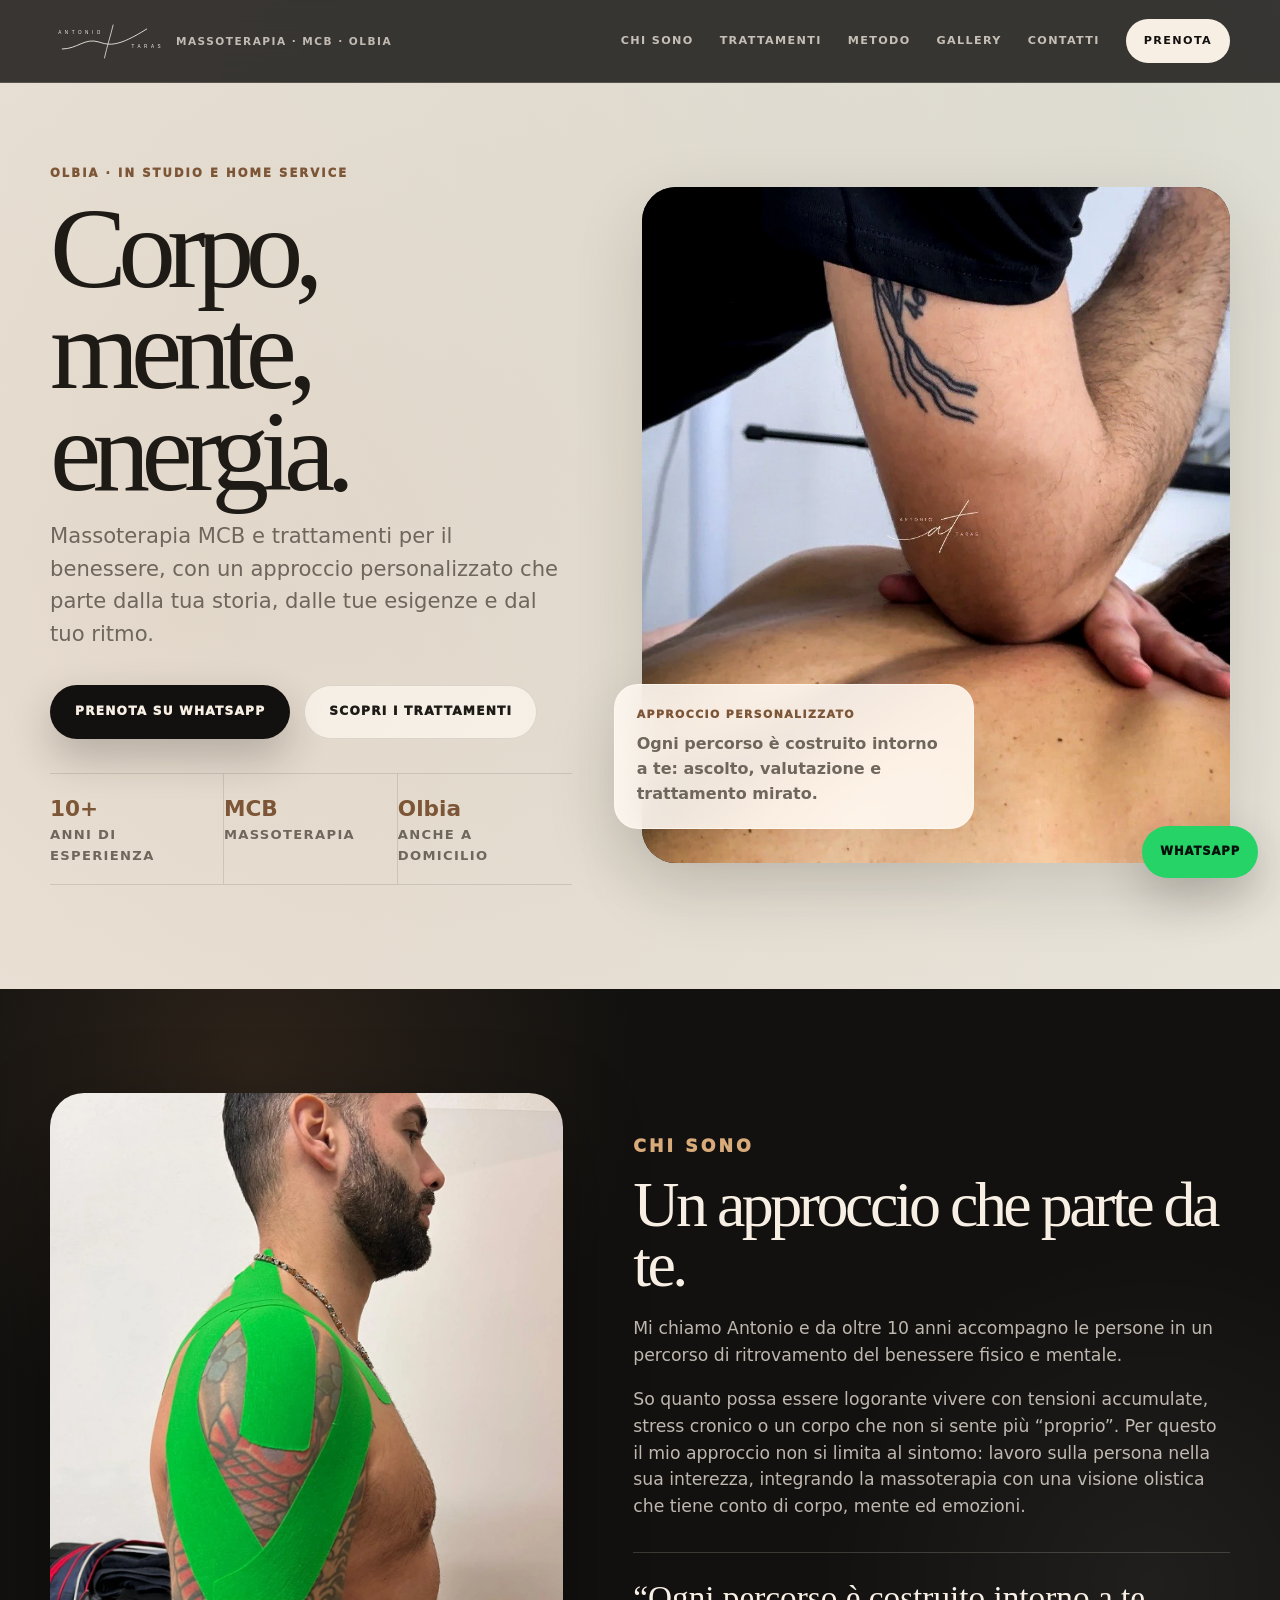
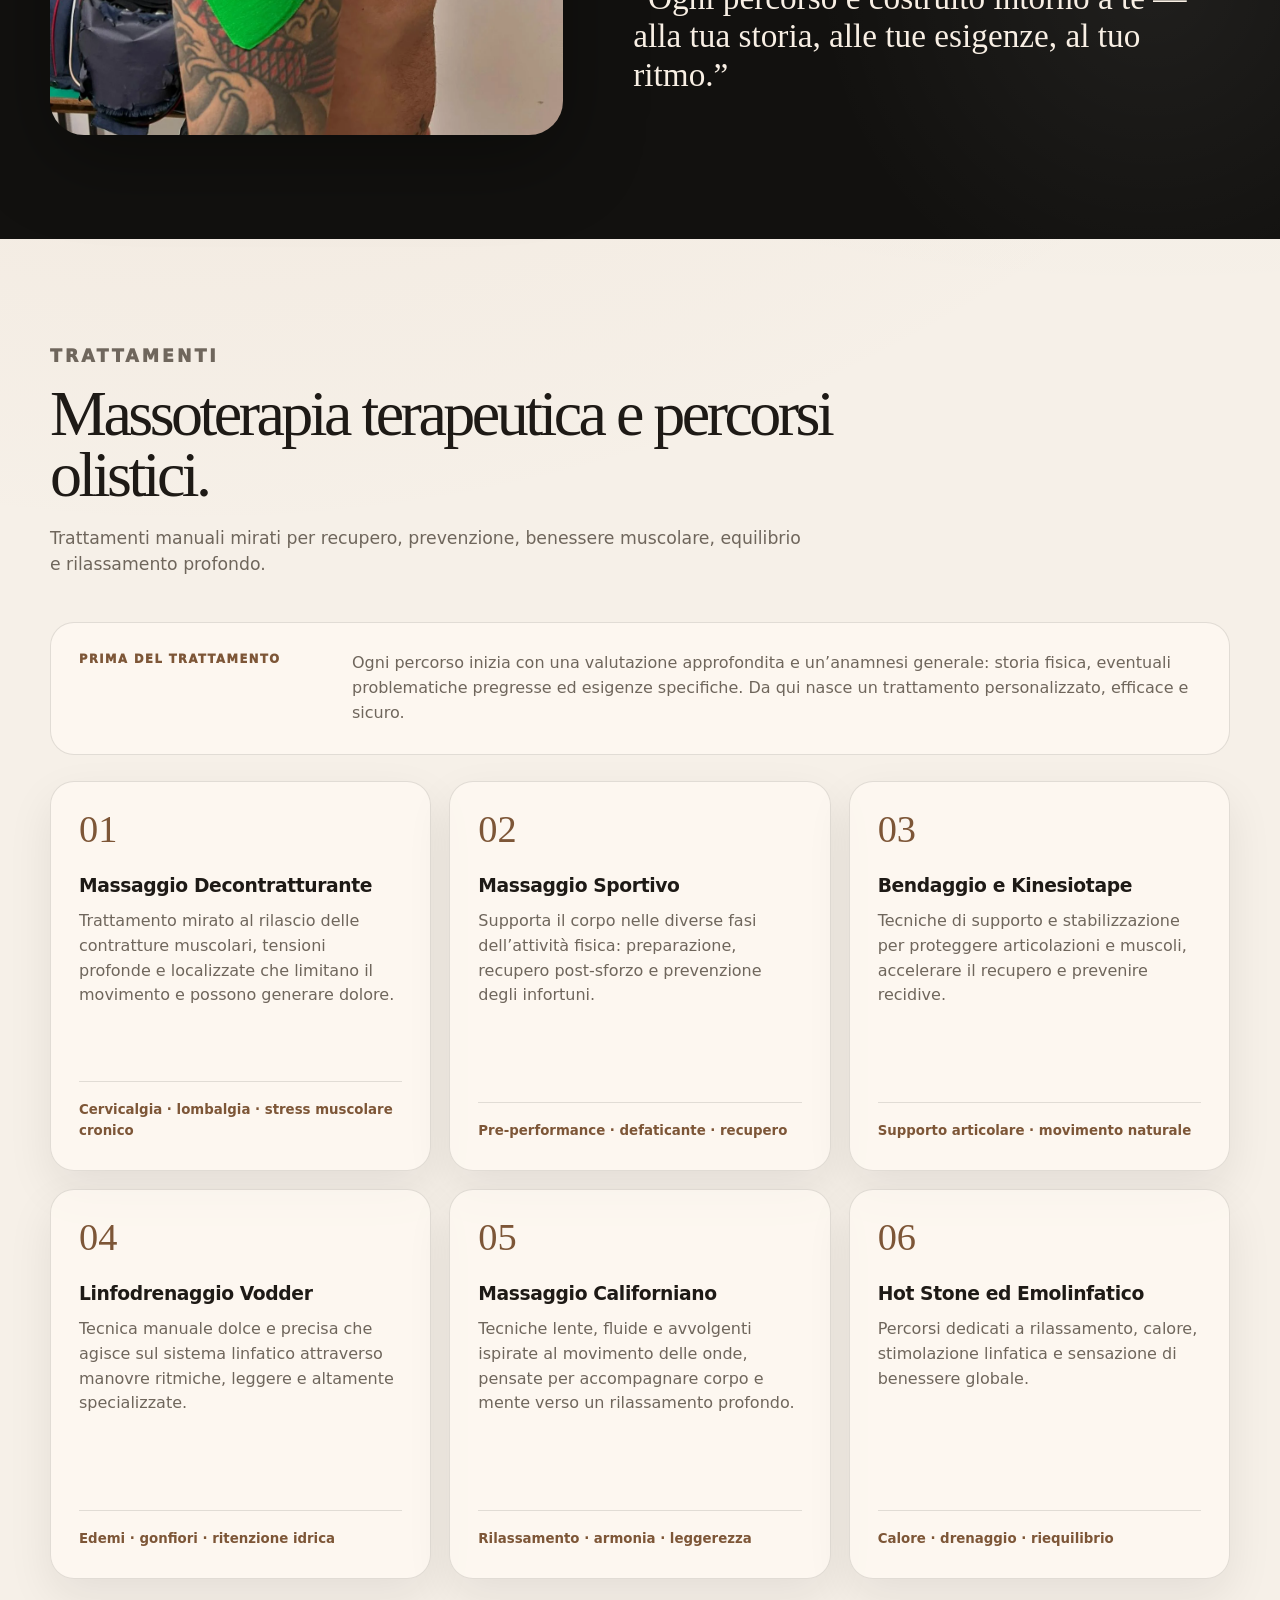
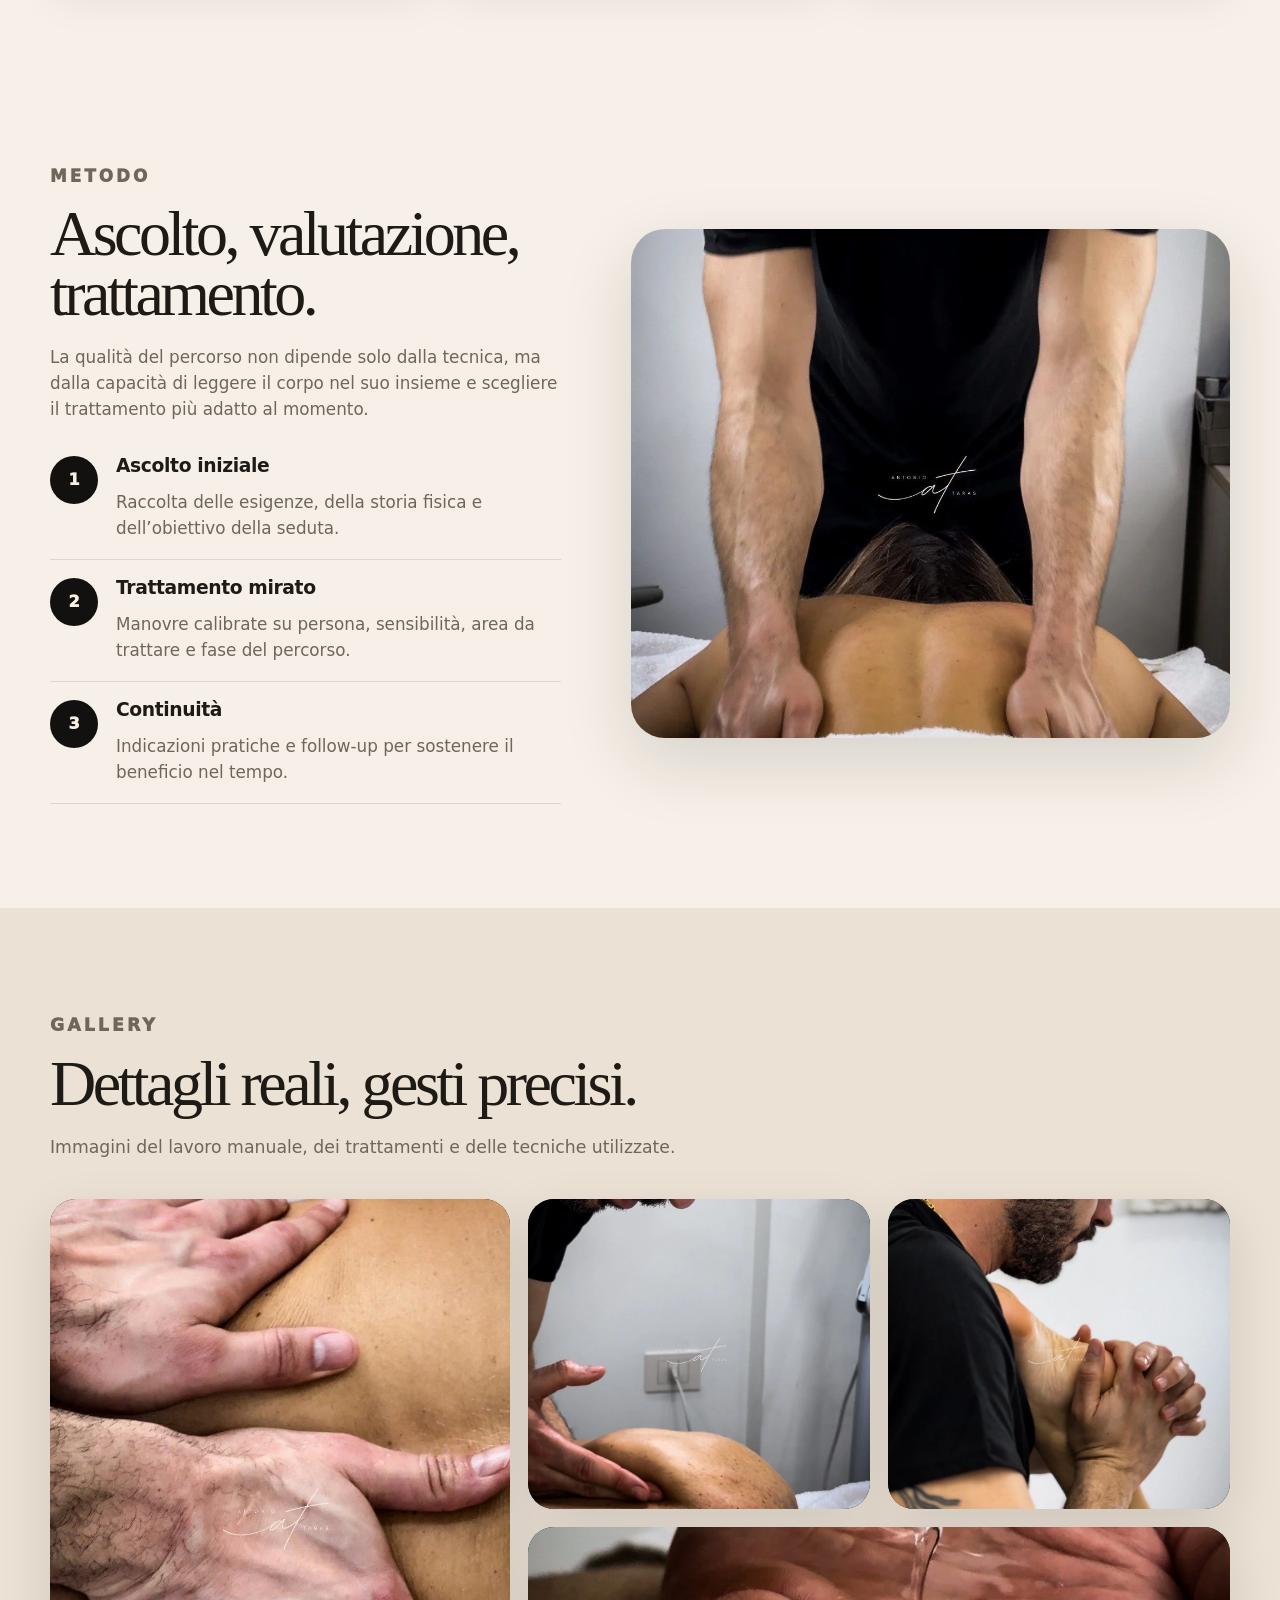
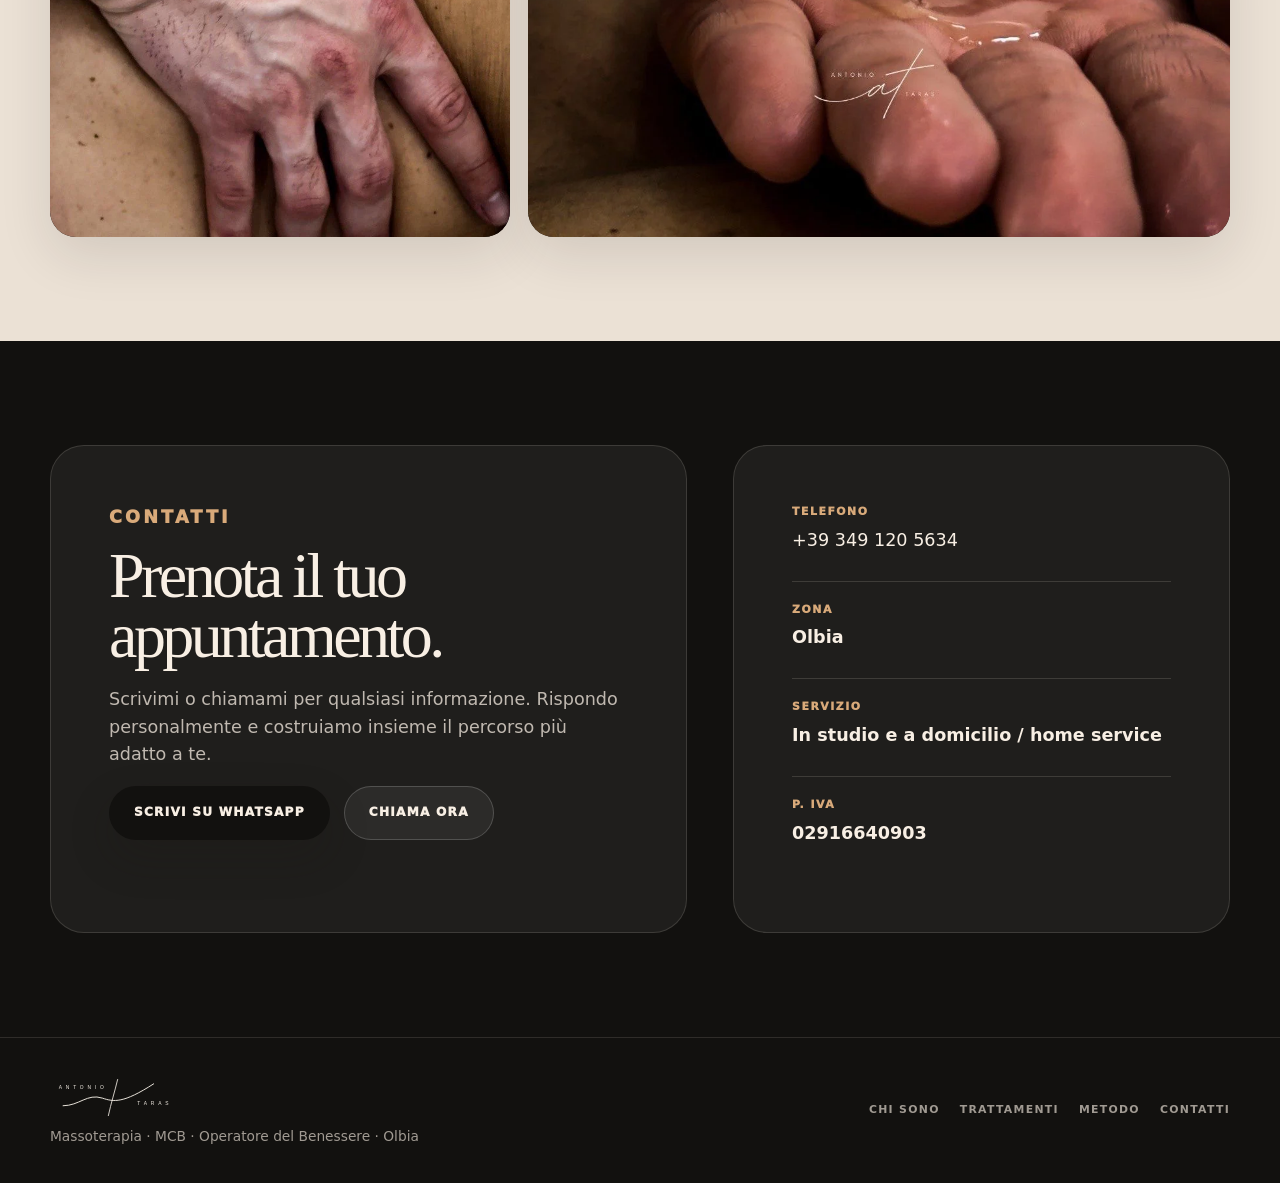
==== index.html @ 9ec807b4 "Initial Antonio Taras landing page" ====
<!DOCTYPE html>
<html lang="it">
<head>
  <meta charset="UTF-8" />
  <meta name="viewport" content="width=device-width, initial-scale=1.0" />

  <title>Antonio Taras | Massoterapia MCB e Benessere a Olbia</title>
  <meta name="description" content="Antonio Taras, Massoterapia MCB e Operatore del Benessere a Olbia. Trattamenti decontratturanti, sportivi, linfodrenanti, mio-fasciali, bendaggio, kinesiotape, Reiki e home service." />
  <meta name="keywords" content="Antonio Taras, massoterapia Olbia, MCB Olbia, massaggio decontratturante Olbia, massaggio sportivo Olbia, linfodrenaggio Olbia, kinesiotape Olbia, Reiki Olbia, home service Olbia" />
  <meta name="author" content="Antonio Taras" />

  <meta property="og:title" content="Antonio Taras | Corpo · Mente · Energia" />
  <meta property="og:description" content="Massoterapia MCB e trattamenti per il benessere a Olbia. Percorsi personalizzati, in studio e a domicilio." />
  <meta property="og:type" content="website" />
  <meta property="og:image" content="assets/antonio-treatment-2.webp" />

  <link rel="preload" as="image" href="assets/antonio-treatment-2.webp" />
  <link rel="stylesheet" href="styles.css" />
</head>

<body>
  <header class="site-header" id="top">
    <nav class="container navbar" aria-label="Navigazione principale">
      <a class="brand" href="#top" aria-label="Antonio Taras homepage">
        <img src="assets/logo-antonio-taras.svg" alt="Antonio Taras" />
        <span>Massoterapia · MCB · Olbia</span>
      </a>

      <button class="nav-toggle" type="button" aria-label="Apri menu" aria-expanded="false">
        <span></span>
        <span></span>
      </button>

      <div class="nav-links" data-nav-links>
        <a href="#chi-sono">Chi sono</a>
        <a href="#servizi">Trattamenti</a>
        <a href="#metodo">Metodo</a>
        <a href="#gallery">Gallery</a>
        <a href="#contatti">Contatti</a>
        <a class="nav-button" href="https://wa.me/393491205634?text=Ciao%20Antonio%2C%20vorrei%20prenotare%20un%20appuntamento" target="_blank" rel="noopener">Prenota</a>
      </div>
    </nav>
  </header>

  <main>
    <section class="hero section" aria-labelledby="hero-title">
      <div class="container hero-grid">
        <div class="hero-content reveal">
          <p class="eyebrow">Olbia · in studio e home service</p>
          <h1 id="hero-title">Corpo, mente, energia.</h1>
          <p class="hero-lead">
            Massoterapia MCB e trattamenti per il benessere, con un approccio personalizzato
            che parte dalla tua storia, dalle tue esigenze e dal tuo ritmo.
          </p>

          <div class="hero-actions">
            <a class="button button-primary" href="https://wa.me/393491205634?text=Ciao%20Antonio%2C%20vorrei%20prenotare%20un%20appuntamento" target="_blank" rel="noopener">Prenota su WhatsApp</a>
            <a class="button button-secondary" href="#servizi">Scopri i trattamenti</a>
          </div>

          <div class="metrics" aria-label="Informazioni principali">
            <div>
              <strong>10+</strong>
              <span>anni di esperienza</span>
            </div>
            <div>
              <strong>MCB</strong>
              <span>massoterapia</span>
            </div>
            <div>
              <strong>Olbia</strong>
              <span>anche a domicilio</span>
            </div>
          </div>
        </div>

        <div class="hero-media reveal delay-1">
          <div class="hero-image">
            <img src="assets/antonio-treatment-2.webp" alt="Trattamento massoterapico Antonio Taras" />
          </div>
          <div class="hero-card">
            <span>Approccio personalizzato</span>
            <p>Ogni percorso è costruito intorno a te: ascolto, valutazione e trattamento mirato.</p>
          </div>
        </div>
      </div>
    </section>

    <section class="section about-section" id="chi-sono">
      <div class="container about-grid">
        <div class="about-image reveal">
          <img src="assets/antonio-treatment-1.webp" alt="Bendaggio kinesiotape spalla" />
        </div>

        <div class="about-copy reveal delay-1">
          <p class="eyebrow">Chi sono</p>
          <h2>Un approccio che parte da te.</h2>
          <p>
            Mi chiamo Antonio e da oltre 10 anni accompagno le persone in un percorso di
            ritrovamento del benessere fisico e mentale.
          </p>
          <p>
            So quanto possa essere logorante vivere con tensioni accumulate, stress cronico
            o un corpo che non si sente più “proprio”. Per questo il mio approccio non si limita
            al sintomo: lavoro sulla persona nella sua interezza, integrando la massoterapia
            con una visione olistica che tiene conto di corpo, mente ed emozioni.
          </p>
          <blockquote>
            “Ogni percorso è costruito intorno a te — alla tua storia, alle tue esigenze, al tuo ritmo.”
          </blockquote>
        </div>
      </div>
    </section>

    <section class="section services-section" id="servizi">
      <div class="container">
        <div class="section-head reveal">
          <p class="eyebrow">Trattamenti</p>
          <h2>Massoterapia terapeutica e percorsi olistici.</h2>
          <p>
            Trattamenti manuali mirati per recupero, prevenzione, benessere muscolare,
            equilibrio e rilassamento profondo.
          </p>
        </div>

        <div class="notice reveal">
          <span>Prima del trattamento</span>
          <p>
            Ogni percorso inizia con una valutazione approfondita e un’anamnesi generale:
            storia fisica, eventuali problematiche pregresse ed esigenze specifiche.
            Da qui nasce un trattamento personalizzato, efficace e sicuro.
          </p>
        </div>

        <div class="service-grid">
          <article class="service-card reveal">
            <span class="service-number">01</span>
            <h3>Massaggio Decontratturante</h3>
            <p>
              Trattamento mirato al rilascio delle contratture muscolari, tensioni profonde e localizzate
              che limitano il movimento e possono generare dolore.
            </p>
            <small>Cervicalgia · lombalgia · stress muscolare cronico</small>
          </article>

          <article class="service-card reveal delay-1">
            <span class="service-number">02</span>
            <h3>Massaggio Sportivo</h3>
            <p>
              Supporta il corpo nelle diverse fasi dell’attività fisica: preparazione,
              recupero post-sforzo e prevenzione degli infortuni.
            </p>
            <small>Pre-performance · defaticante · recupero</small>
          </article>

          <article class="service-card reveal delay-2">
            <span class="service-number">03</span>
            <h3>Bendaggio e Kinesiotape</h3>
            <p>
              Tecniche di supporto e stabilizzazione per proteggere articolazioni e muscoli,
              accelerare il recupero e prevenire recidive.
            </p>
            <small>Supporto articolare · movimento naturale</small>
          </article>

          <article class="service-card reveal">
            <span class="service-number">04</span>
            <h3>Linfodrenaggio Vodder</h3>
            <p>
              Tecnica manuale dolce e precisa che agisce sul sistema linfatico attraverso
              manovre ritmiche, leggere e altamente specializzate.
            </p>
            <small>Edemi · gonfiori · ritenzione idrica</small>
          </article>

          <article class="service-card reveal delay-1">
            <span class="service-number">05</span>
            <h3>Massaggio Californiano</h3>
            <p>
              Tecniche lente, fluide e avvolgenti ispirate al movimento delle onde,
              pensate per accompagnare corpo e mente verso un rilassamento profondo.
            </p>
            <small>Rilassamento · armonia · leggerezza</small>
          </article>

          <article class="service-card reveal delay-2">
            <span class="service-number">06</span>
            <h3>Hot Stone ed Emolinfatico</h3>
            <p>
              Percorsi dedicati a rilassamento, calore, stimolazione linfatica e sensazione
              di benessere globale.
            </p>
            <small>Calore · drenaggio · riequilibrio</small>
          </article>
        </div>
      </div>
    </section>

    <section class="section method-section" id="metodo">
      <div class="container method-grid">
        <div class="method-copy reveal">
          <p class="eyebrow">Metodo</p>
          <h2>Ascolto, valutazione, trattamento.</h2>
          <p>
            La qualità del percorso non dipende solo dalla tecnica, ma dalla capacità di leggere
            il corpo nel suo insieme e scegliere il trattamento più adatto al momento.
          </p>

          <div class="steps">
            <div class="step">
              <span>1</span>
              <div>
                <h3>Ascolto iniziale</h3>
                <p>Raccolta delle esigenze, della storia fisica e dell’obiettivo della seduta.</p>
              </div>
            </div>
            <div class="step">
              <span>2</span>
              <div>
                <h3>Trattamento mirato</h3>
                <p>Manovre calibrate su persona, sensibilità, area da trattare e fase del percorso.</p>
              </div>
            </div>
            <div class="step">
              <span>3</span>
              <div>
                <h3>Continuità</h3>
                <p>Indicazioni pratiche e follow-up per sostenere il beneficio nel tempo.</p>
              </div>
            </div>
          </div>
        </div>

        <div class="method-media reveal delay-1">
          <img src="assets/antonio-treatment-6.webp" alt="Massaggio schiena trattamento decontratturante" />
        </div>
      </div>
    </section>

    <section class="section gallery-section" id="gallery">
      <div class="container">
        <div class="section-head compact reveal">
          <p class="eyebrow">Gallery</p>
          <h2>Dettagli reali, gesti precisi.</h2>
          <p>Immagini del lavoro manuale, dei trattamenti e delle tecniche utilizzate.</p>
        </div>

        <div class="gallery-grid">
          <figure class="gallery-item large reveal">
            <img src="assets/antonio-treatment-3.webp" alt="Manovra manuale massoterapica" />
          </figure>
          <figure class="gallery-item reveal delay-1">
            <img src="assets/antonio-treatment-4.webp" alt="Trattamento manuale su schiena" />
          </figure>
          <figure class="gallery-item reveal delay-2">
            <img src="assets/antonio-treatment-5.webp" alt="Trattamento manuale su piede" />
          </figure>
          <figure class="gallery-item wide reveal">
            <img src="assets/antonio-treatment-7.webp" alt="Olio per trattamento massoterapico" />
          </figure>
        </div>
      </div>
    </section>

    <section class="section final-section" id="contatti">
      <div class="container final-grid">
        <div class="final-copy reveal">
          <p class="eyebrow">Contatti</p>
          <h2>Prenota il tuo appuntamento.</h2>
          <p>
            Scrivimi o chiamami per qualsiasi informazione. Rispondo personalmente e costruiamo insieme
            il percorso più adatto a te.
          </p>

          <div class="hero-actions">
            <a class="button button-primary" href="https://wa.me/393491205634?text=Ciao%20Antonio%2C%20vorrei%20prenotare%20un%20appuntamento" target="_blank" rel="noopener">Scrivi su WhatsApp</a>
            <a class="button button-secondary dark" href="tel:+393491205634">Chiama ora</a>
          </div>
        </div>

        <div class="contact-panel reveal delay-1">
          <div>
            <span>Telefono</span>
            <a href="tel:+393491205634">+39 349 120 5634</a>
          </div>
          <div>
            <span>Zona</span>
            <strong>Olbia</strong>
          </div>
          <div>
            <span>Servizio</span>
            <strong>In studio e a domicilio / home service</strong>
          </div>
          <div>
            <span>P. IVA</span>
            <strong>02916640903</strong>
          </div>
        </div>
      </div>
    </section>
  </main>

  <a class="whatsapp-float" href="https://wa.me/393491205634?text=Ciao%20Antonio%2C%20vorrei%20prenotare%20un%20appuntamento" target="_blank" rel="noopener" aria-label="Contatta Antonio su WhatsApp">
    WhatsApp
  </a>

  <footer class="footer">
    <div class="container footer-inner">
      <div>
        <img src="assets/logo-antonio-taras.svg" alt="Antonio Taras" />
        <p>Massoterapia · MCB · Operatore del Benessere · Olbia</p>
      </div>
      <nav aria-label="Link footer">
        <a href="#chi-sono">Chi sono</a>
        <a href="#servizi">Trattamenti</a>
        <a href="#metodo">Metodo</a>
        <a href="#contatti">Contatti</a>
      </nav>
    </div>
  </footer>

  <script type="application/ld+json">
  {
    "@context": "https://schema.org",
    "@type": "HealthAndBeautyBusiness",
    "name": "Antonio Taras - Massoterapia MCB e Operatore del Benessere",
    "description": "Massoterapia MCB, trattamenti terapeutici e olistici a Olbia.",
    "telephone": "+393491205634",
    "address": {
      "@type": "PostalAddress",
      "addressLocality": "Olbia",
      "addressRegion": "Sardegna",
      "addressCountry": "IT"
    },
    "areaServed": "Olbia",
    "priceRange": "€€"
  }
  </script>

  <script src="script.js"></script>
</body>
</html>
---- styles.css ----
/*
  Antonio Taras — modern static landing
  Design goals:
  - clean premium layout
  - strong readability
  - real images as visual proof
  - warm therapeutic palette
  - responsive/mobile-first
*/

:root {
  --bg: #f6f0e8;
  --bg-soft: #fffaf3;
  --text: #1e1a16;
  --muted: #6f665c;
  --dark: #12110f;
  --dark-soft: #201d19;
  --cream: #f8efe4;
  --line: rgba(30, 26, 22, 0.12);
  --line-light: rgba(248, 239, 228, 0.16);
  --accent: #a9764d;
  --accent-strong: #7d5637;
  --green: #1f5f50;
  --radius-xl: 34px;
  --radius-lg: 24px;
  --radius-md: 18px;
  --shadow: 0 24px 70px rgba(30, 26, 22, 0.14);
  --container: 1180px;
  --header: 82px;
}

* {
  box-sizing: border-box;
}

html {
  scroll-behavior: smooth;
  scroll-padding-top: var(--header);
}

body {
  margin: 0;
  background:
    radial-gradient(circle at 15% 10%, rgba(169, 118, 77, 0.16), transparent 28%),
    radial-gradient(circle at 90% 2%, rgba(31, 95, 80, 0.10), transparent 30%),
    var(--bg);
  color: var(--text);
  font-family: Inter, ui-sans-serif, system-ui, -apple-system, BlinkMacSystemFont, "Segoe UI", sans-serif;
  line-height: 1.55;
  overflow-x: hidden;
}

body.nav-open {
  overflow: hidden;
}

img {
  width: 100%;
  display: block;
}

a {
  color: inherit;
  text-decoration: none;
}

button {
  font: inherit;
}

.container {
  width: min(100% - 40px, var(--container));
  margin-inline: auto;
}

.section {
  padding: 104px 0;
}

/* Header */

.site-header {
  position: sticky;
  top: 0;
  z-index: 50;
  background: rgba(18, 17, 15, 0.82);
  backdrop-filter: blur(18px);
  border-bottom: 1px solid var(--line-light);
}

.navbar {
  min-height: var(--header);
  display: flex;
  align-items: center;
  justify-content: space-between;
  gap: 26px;
}

.brand {
  display: flex;
  align-items: center;
  gap: 14px;
  min-width: 0;
}

.brand img {
  width: 112px;
  height: auto;
}

.brand span {
  color: rgba(248, 239, 228, 0.72);
  text-transform: uppercase;
  letter-spacing: 0.14em;
  font-size: 0.66rem;
  font-weight: 850;
  white-space: nowrap;
}

.nav-links {
  display: flex;
  align-items: center;
  gap: 26px;
  color: rgba(248, 239, 228, 0.74);
  text-transform: uppercase;
  letter-spacing: 0.12em;
  font-size: 0.70rem;
  font-weight: 900;
}

.nav-links a:not(.nav-button):hover {
  color: var(--cream);
}

.nav-button {
  padding: 13px 18px;
  border-radius: 999px;
  background: var(--cream);
  color: var(--dark);
}

.nav-toggle {
  display: none;
  position: relative;
  z-index: 80;
  width: 46px;
  height: 46px;
  padding: 12px;
  border: 0;
  background: transparent;
  cursor: pointer;
}

.nav-toggle span {
  display: block;
  height: 2px;
  margin: 7px 0;
  background: var(--cream);
  transition: transform 0.22s ease;
}

/* Typography */

.eyebrow {
  margin: 0 0 15px;
  color: var(--accent-strong);
  text-transform: uppercase;
  letter-spacing: 0.18em;
  font-size: 0.72rem;
  font-weight: 950;
}

h1,
h2,
h3,
p {
  margin-top: 0;
}

h1 {
  margin-bottom: 18px;
  font-size: clamp(3.9rem, 9vw, 8.2rem);
  line-height: 0.88;
  letter-spacing: -0.075em;
  font-family: Georgia, "Times New Roman", serif;
  font-weight: 400;
}

h2 {
  margin-bottom: 20px;
  font-size: clamp(2.35rem, 5vw, 5rem);
  line-height: 0.94;
  letter-spacing: -0.055em;
  font-family: Georgia, "Times New Roman", serif;
  font-weight: 400;
}

h3 {
  margin-bottom: 12px;
  line-height: 1.12;
  letter-spacing: -0.02em;
}

/* Buttons */

.button {
  display: inline-flex;
  align-items: center;
  justify-content: center;
  min-height: 54px;
  padding: 0 24px;
  border-radius: 999px;
  border: 1px solid transparent;
  text-transform: uppercase;
  letter-spacing: 0.10em;
  font-size: 0.76rem;
  font-weight: 950;
  transition: transform 0.22s ease, box-shadow 0.22s ease, border 0.22s ease;
}

.button:hover {
  transform: translateY(-2px);
}

.button-primary {
  background: var(--dark);
  color: var(--cream);
  box-shadow: 0 18px 42px rgba(30, 26, 22, 0.24);
}

.button-secondary {
  background: rgba(255, 250, 243, 0.66);
  border-color: var(--line);
  color: var(--text);
}

.button-secondary.dark {
  color: var(--cream);
  background: rgba(255, 255, 255, 0.06);
  border-color: rgba(255, 255, 255, 0.18);
}

/* Hero */

.hero {
  min-height: calc(100vh - var(--header));
  display: flex;
  align-items: center;
  padding-top: 82px;
}

.hero-grid {
  display: grid;
  grid-template-columns: 0.94fr 1.06fr;
  gap: 70px;
  align-items: center;
}

.hero-content {
  max-width: 690px;
}

.hero-lead {
  color: var(--muted);
  font-size: clamp(1.08rem, 2vw, 1.32rem);
  max-width: 640px;
  margin-bottom: 34px;
}

.hero-actions {
  display: flex;
  flex-wrap: wrap;
  gap: 14px;
  margin-bottom: 34px;
}

.metrics {
  display: grid;
  grid-template-columns: repeat(3, 1fr);
  border-top: 1px solid var(--line);
  border-bottom: 1px solid var(--line);
}

.metrics div {
  padding: 18px 18px 18px 0;
  border-right: 1px solid var(--line);
}

.metrics div:last-child {
  border-right: 0;
}

.metrics strong,
.metrics span {
  display: block;
}

.metrics strong {
  font-size: 1.35rem;
  color: var(--accent-strong);
}

.metrics span {
  color: var(--muted);
  font-size: 0.82rem;
  text-transform: uppercase;
  letter-spacing: 0.10em;
  font-weight: 800;
}

.hero-media {
  position: relative;
}

.hero-image {
  border-radius: var(--radius-xl);
  overflow: hidden;
  box-shadow: var(--shadow);
  background: var(--dark);
}

.hero-image img {
  aspect-ratio: 4 / 4.6;
  object-fit: cover;
  object-position: center;
  filter: saturate(0.94) contrast(1.03);
}

.hero-card {
  position: absolute;
  left: -28px;
  bottom: 34px;
  width: min(360px, calc(100% - 34px));
  padding: 22px;
  border-radius: 24px;
  background: rgba(255, 250, 243, 0.88);
  backdrop-filter: blur(18px);
  box-shadow: var(--shadow);
  border: 1px solid rgba(255, 250, 243, 0.72);
}

.hero-card span {
  display: block;
  color: var(--accent-strong);
  text-transform: uppercase;
  letter-spacing: 0.13em;
  font-size: 0.68rem;
  font-weight: 950;
  margin-bottom: 8px;
}

.hero-card p {
  margin: 0;
  color: var(--muted);
  font-weight: 650;
}

/* About */

.about-section {
  background: var(--dark);
  color: var(--cream);
  position: relative;
}

.about-section::before {
  content: "";
  position: absolute;
  inset: 0;
  background:
    radial-gradient(circle at 20% 10%, rgba(169, 118, 77, 0.18), transparent 30%),
    radial-gradient(circle at 90% 70%, rgba(255, 255, 255, 0.06), transparent 26%);
  pointer-events: none;
}

.about-grid {
  position: relative;
  display: grid;
  grid-template-columns: 0.86fr 1fr;
  gap: 70px;
  align-items: center;
}

.about-image {
  border-radius: var(--radius-xl);
  overflow: hidden;
  box-shadow: 0 24px 80px rgba(0, 0, 0, 0.34);
}

.about-image img {
  aspect-ratio: 4 / 5;
  object-fit: cover;
  object-position: center;
}

.about-copy .eyebrow,
.final-copy .eyebrow {
  color: #d9aa7a;
}

.about-copy p {
  color: rgba(248, 239, 228, 0.75);
  font-size: 1.08rem;
}

blockquote {
  margin: 32px 0 0;
  padding: 26px 0 0;
  border-top: 1px solid rgba(248, 239, 228, 0.18);
  font-family: Georgia, "Times New Roman", serif;
  font-size: clamp(1.35rem, 2.6vw, 2.2rem);
  line-height: 1.16;
  color: var(--cream);
}

/* Services */

.section-head {
  max-width: 860px;
  margin-bottom: 44px;
}

.section-head.compact {
  margin-bottom: 38px;
}

.section-head p {
  max-width: 760px;
  color: var(--muted);
  font-size: 1.08rem;
}

.notice {
  display: grid;
  grid-template-columns: 245px 1fr;
  gap: 28px;
  padding: 28px;
  margin-bottom: 26px;
  border-radius: var(--radius-lg);
  background: rgba(255, 250, 243, 0.72);
  border: 1px solid var(--line);
}

.notice span {
  color: var(--accent-strong);
  text-transform: uppercase;
  letter-spacing: 0.13em;
  font-size: 0.72rem;
  font-weight: 950;
}

.notice p {
  margin: 0;
  color: var(--muted);
}

.service-grid {
  display: grid;
  grid-template-columns: repeat(3, 1fr);
  gap: 18px;
}

.service-card {
  min-height: 390px;
  display: flex;
  flex-direction: column;
  padding: 28px;
  border-radius: var(--radius-lg);
  background: rgba(255, 250, 243, 0.72);
  border: 1px solid var(--line);
  box-shadow: 0 18px 46px rgba(30, 26, 22, 0.08);
  transition: transform 0.22s ease, box-shadow 0.22s ease;
}

.service-card:hover {
  transform: translateY(-4px);
  box-shadow: var(--shadow);
}

.service-number {
  margin-bottom: 28px;
  color: var(--accent-strong);
  font-family: Georgia, "Times New Roman", serif;
  font-size: 2.4rem;
  line-height: 1;
}

.service-card p {
  color: var(--muted);
}

.service-card small {
  display: block;
  margin-top: auto;
  padding-top: 18px;
  border-top: 1px solid var(--line);
  color: var(--accent-strong);
  font-weight: 850;
}

/* Method */

.method-section {
  padding-top: 80px;
}

.method-grid {
  display: grid;
  grid-template-columns: 0.92fr 1.08fr;
  gap: 70px;
  align-items: center;
}

.method-copy p {
  color: var(--muted);
  font-size: 1.05rem;
}

.steps {
  display: grid;
  gap: 18px;
  margin-top: 34px;
}

.step {
  display: grid;
  grid-template-columns: 48px 1fr;
  gap: 18px;
  padding-bottom: 18px;
  border-bottom: 1px solid var(--line);
}

.step span {
  width: 48px;
  height: 48px;
  display: grid;
  place-items: center;
  border-radius: 50%;
  background: var(--dark);
  color: var(--cream);
  font-weight: 950;
}

.step p {
  margin: 0;
}

.method-media {
  border-radius: var(--radius-xl);
  overflow: hidden;
  box-shadow: var(--shadow);
}

.method-media img {
  aspect-ratio: 4 / 3.4;
  object-fit: cover;
  object-position: center;
}

/* Gallery */

.gallery-section {
  background: #ebe1d5;
}

.gallery-grid {
  display: grid;
  grid-template-columns: 1.05fr 0.78fr 0.78fr;
  grid-auto-rows: 310px;
  gap: 18px;
}

.gallery-item {
  margin: 0;
  border-radius: 26px;
  overflow: hidden;
  box-shadow: 0 18px 52px rgba(30, 26, 22, 0.12);
  background: var(--dark);
}

.gallery-item.large {
  grid-row: span 2;
}

.gallery-item.wide {
  grid-column: span 2;
}

.gallery-item img {
  height: 100%;
  object-fit: cover;
  object-position: center;
  transition: transform 0.6s ease;
}

.gallery-item:hover img {
  transform: scale(1.04);
}

/* Final contact */

.final-section {
  background: var(--dark);
  color: var(--cream);
}

.final-grid {
  display: grid;
  grid-template-columns: 1fr 0.78fr;
  gap: 46px;
  align-items: stretch;
}

.final-copy,
.contact-panel {
  border-radius: var(--radius-xl);
  background: rgba(255, 255, 255, 0.055);
  border: 1px solid rgba(248, 239, 228, 0.14);
  padding: clamp(30px, 5vw, 58px);
}

.final-copy p {
  color: rgba(248, 239, 228, 0.74);
  font-size: 1.1rem;
  max-width: 700px;
}

.contact-panel {
  display: grid;
}

.contact-panel div {
  padding: 20px 0;
  border-bottom: 1px solid rgba(248, 239, 228, 0.14);
}

.contact-panel div:first-child {
  padding-top: 0;
}

.contact-panel div:last-child {
  border-bottom: 0;
}

.contact-panel span {
  display: block;
  margin-bottom: 6px;
  color: #d9aa7a;
  text-transform: uppercase;
  letter-spacing: 0.14em;
  font-size: 0.68rem;
  font-weight: 950;
}

.contact-panel a,
.contact-panel strong {
  font-size: 1.1rem;
  color: var(--cream);
}

/* Float & Footer */

.whatsapp-float {
  position: fixed;
  right: 22px;
  bottom: 22px;
  z-index: 45;
  display: inline-flex;
  align-items: center;
  justify-content: center;
  min-height: 52px;
  padding: 0 18px;
  border-radius: 999px;
  background: #25d366;
  color: #07110b;
  font-weight: 950;
  text-transform: uppercase;
  letter-spacing: 0.08em;
  font-size: 0.72rem;
  box-shadow: 0 18px 46px rgba(30, 26, 22, 0.25);
}

.footer {
  background: var(--dark);
  color: rgba(248, 239, 228, 0.62);
  border-top: 1px solid rgba(248, 239, 228, 0.12);
  padding: 36px 0;
}

.footer-inner {
  display: flex;
  justify-content: space-between;
  gap: 24px;
  align-items: center;
}

.footer img {
  width: 120px;
  margin-bottom: 6px;
}

.footer p {
  margin: 0;
  font-size: 0.86rem;
}

.footer nav {
  display: flex;
  gap: 20px;
  flex-wrap: wrap;
  text-transform: uppercase;
  letter-spacing: 0.12em;
  font-size: 0.68rem;
  font-weight: 900;
}

/* Animations */

.reveal {
  opacity: 0;
  transform: translateY(24px);
  transition: opacity 0.72s ease, transform 0.72s ease;
}

.reveal.is-visible {
  opacity: 1;
  transform: none;
}

.delay-1 {
  transition-delay: 0.10s;
}

.delay-2 {
  transition-delay: 0.18s;
}

/* Responsive */

@media (max-width: 1040px) {
  .hero-grid,
  .about-grid,
  .method-grid,
  .final-grid {
    grid-template-columns: 1fr;
    gap: 46px;
  }

  .hero-media {
    max-width: 720px;
  }

  .service-grid {
    grid-template-columns: repeat(2, 1fr);
  }

  .gallery-grid {
    grid-template-columns: 1fr 1fr;
  }

  .gallery-item.large,
  .gallery-item.wide {
    grid-column: auto;
    grid-row: auto;
  }
}

@media (max-width: 760px) {
  :root {
    --header: 74px;
  }

  .container {
    width: min(100% - 28px, var(--container));
  }

  .section {
    padding: 76px 0;
  }

  .navbar {
    min-height: var(--header);
  }

  .brand img {
    width: 92px;
  }

  .brand span {
    display: none;
  }

  .nav-toggle {
    display: block;
  }

  .nav-open .nav-toggle span:first-child {
    transform: translateY(4.5px) rotate(45deg);
  }

  .nav-open .nav-toggle span:last-child {
    transform: translateY(-4.5px) rotate(-45deg);
  }

  .nav-links {
    position: fixed;
    inset: 0;
    z-index: 70;
    min-height: 100vh;
    flex-direction: column;
    justify-content: center;
    gap: 28px;
    background: rgba(18, 17, 15, 0.96);
    backdrop-filter: blur(18px);
    font-size: 1rem;
    opacity: 0;
    visibility: hidden;
    transform: translateY(-14px);
    transition: opacity 0.24s ease, transform 0.24s ease, visibility 0.24s ease;
  }

  .nav-open .nav-links {
    opacity: 1;
    visibility: visible;
    transform: none;
  }

  .hero {
    min-height: auto;
    padding-top: 58px;
  }

  h1 {
    font-size: clamp(4rem, 22vw, 6.8rem);
  }

  h2 {
    font-size: clamp(2.6rem, 14vw, 4.2rem);
  }

  .hero-actions {
    flex-direction: column;
  }

  .button {
    width: 100%;
  }

  .metrics {
    grid-template-columns: 1fr;
  }

  .metrics div {
    border-right: 0;
    border-bottom: 1px solid var(--line);
  }

  .metrics div:last-child {
    border-bottom: 0;
  }

  .hero-card {
    position: static;
    width: 100%;
    margin-top: 14px;
  }

  .notice {
    grid-template-columns: 1fr;
  }

  .service-grid,
  .gallery-grid {
    grid-template-columns: 1fr;
  }

  .gallery-grid {
    grid-auto-rows: 280px;
  }

  .service-card {
    min-height: auto;
  }

  .footer {
    padding-bottom: 92px;
  }

  .footer-inner {
    align-items: flex-start;
    flex-direction: column;
  }

  .whatsapp-float {
    left: 14px;
    right: 14px;
    bottom: 14px;
  }
}
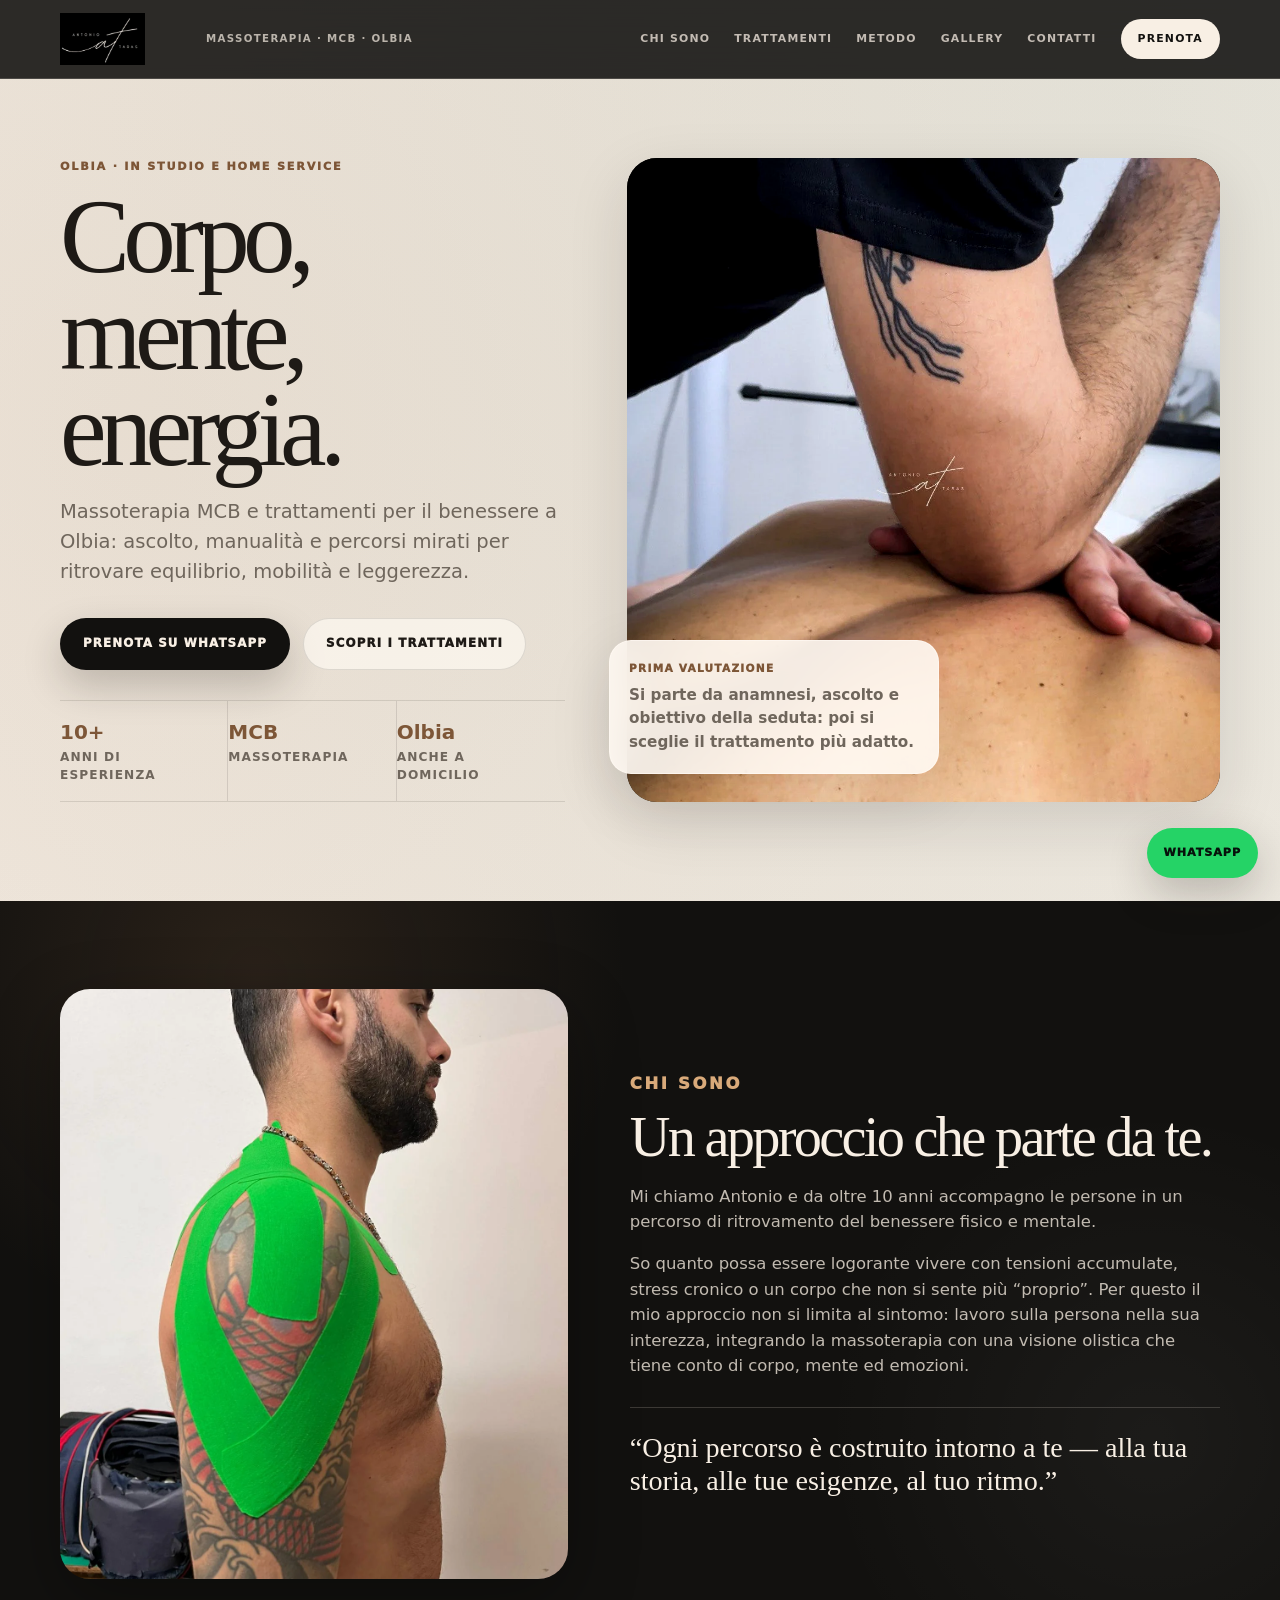
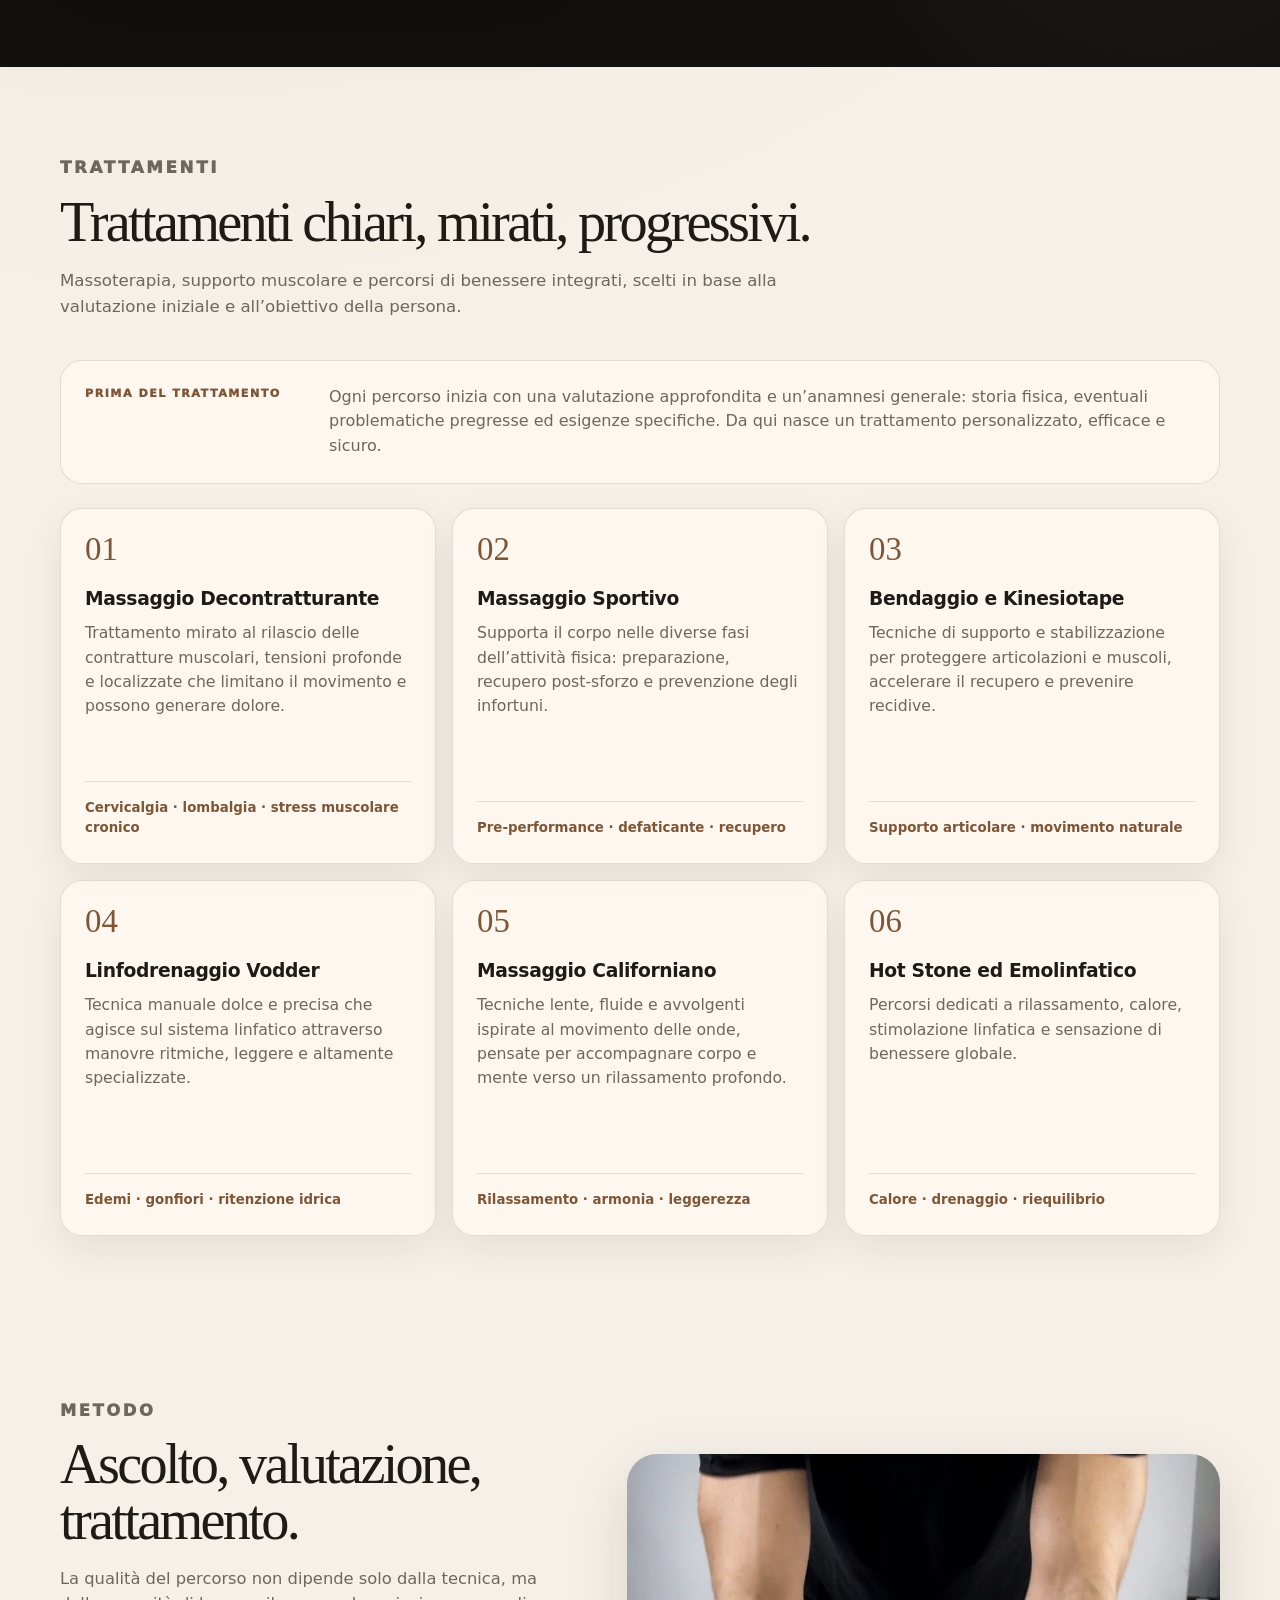
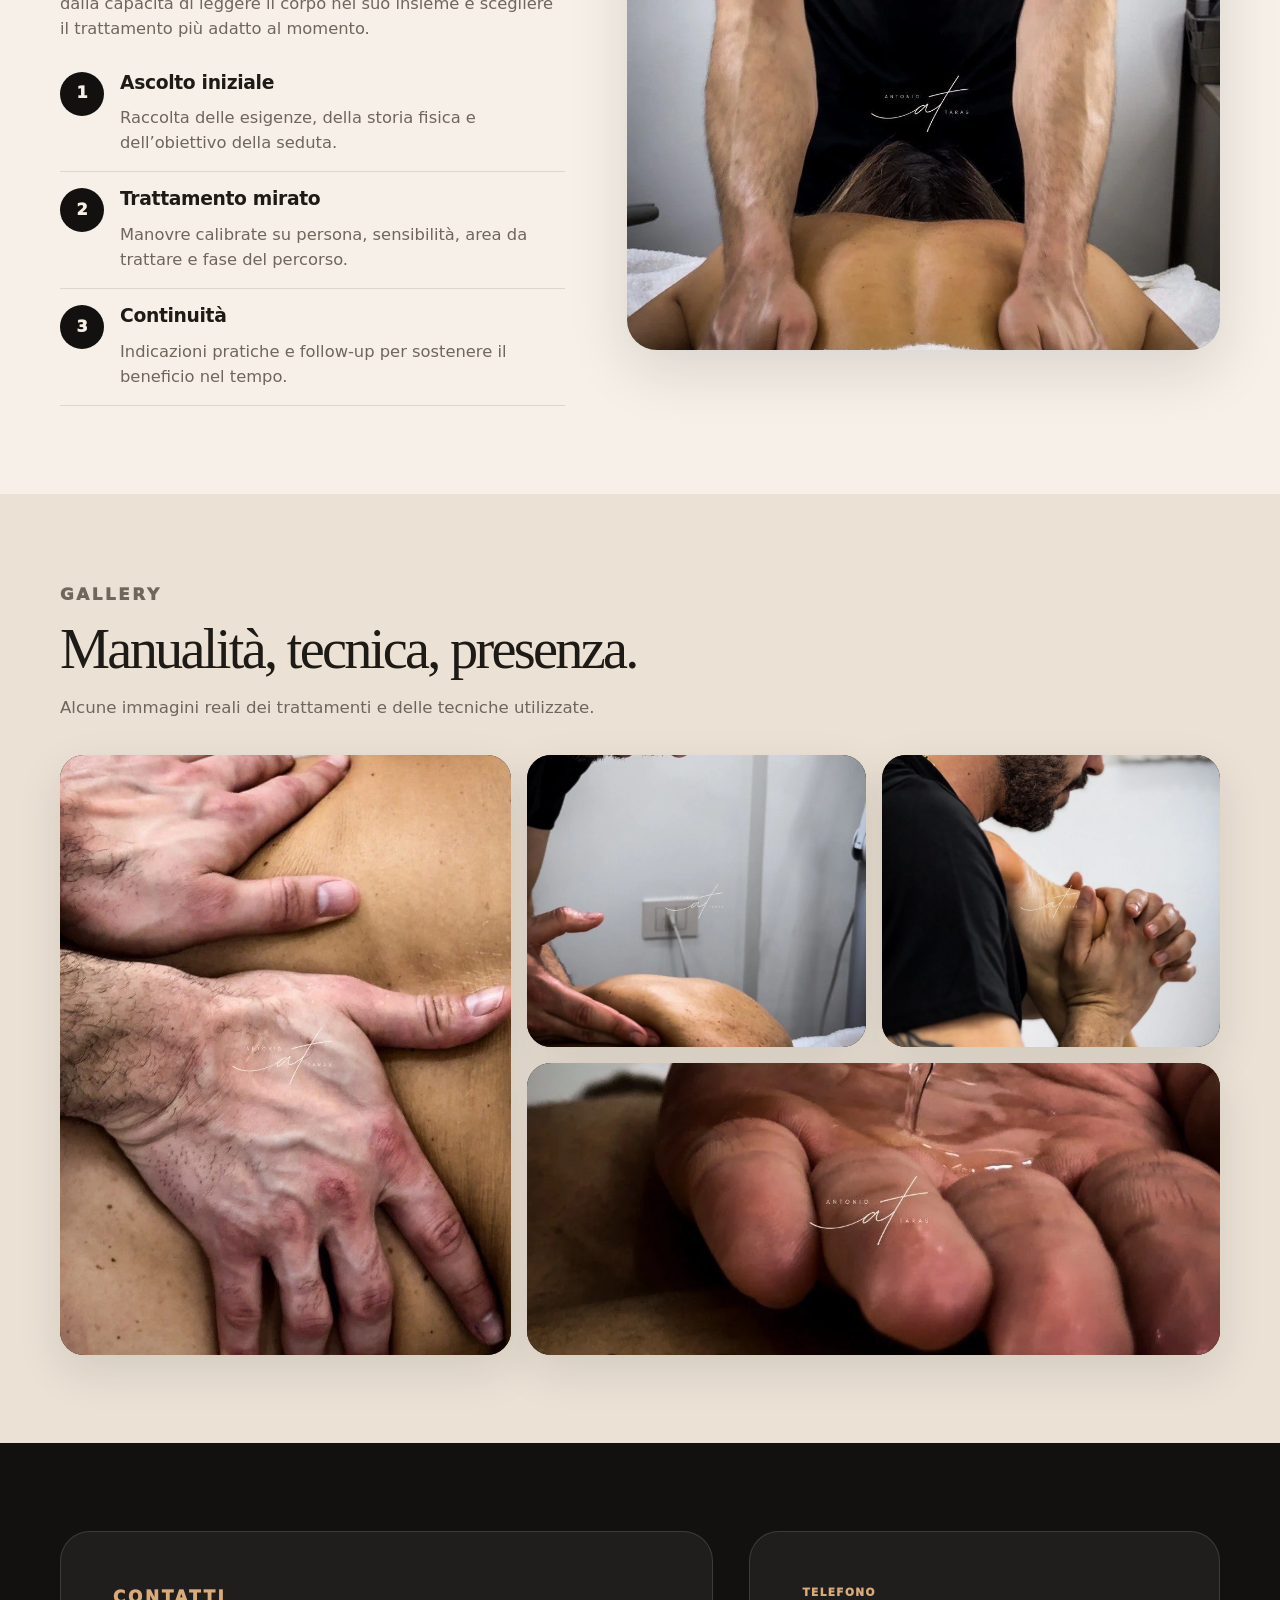
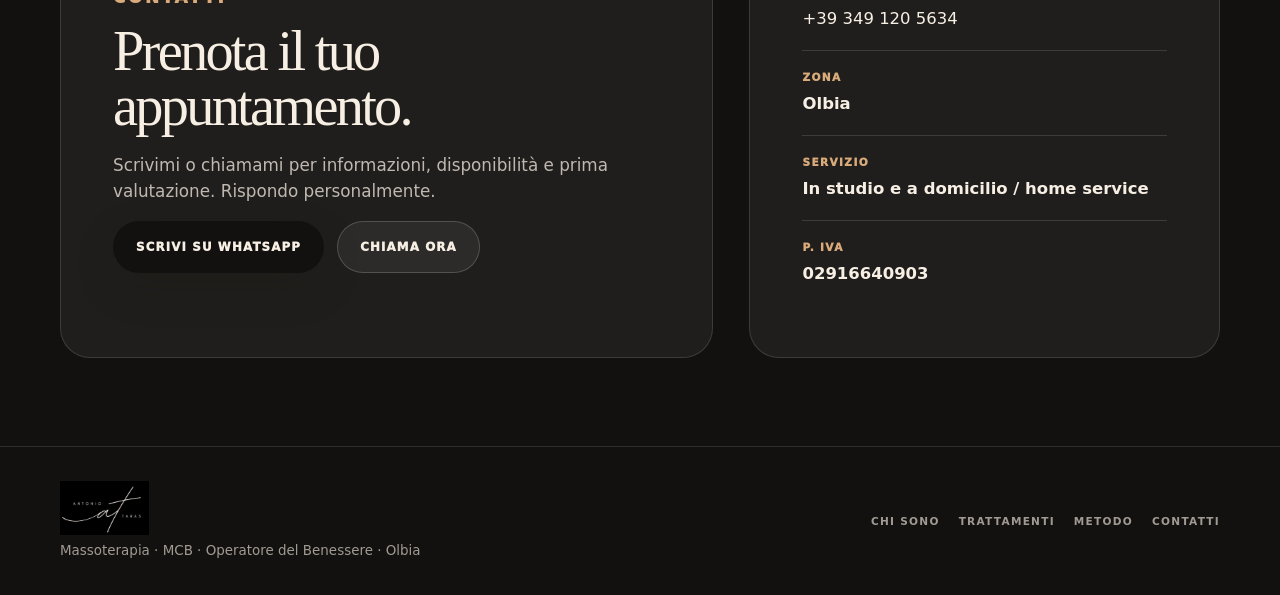
==== commit 2fd1d02b: "refactor logo and responsivenes" ====
--- a/index.html
+++ b/index.html
@@ -22,7 +22,7 @@
   <header class="site-header" id="top">
     <nav class="container navbar" aria-label="Navigazione principale">
       <a class="brand" href="#top" aria-label="Antonio Taras homepage">
-        <img src="assets/logo-antonio-taras.svg" alt="Antonio Taras" />
+        <img src="assets/logo-antonio-taras.webp" alt="Antonio Taras" />
         <span>Massoterapia · MCB · Olbia</span>
       </a>
 
@@ -49,8 +49,8 @@
           <p class="eyebrow">Olbia · in studio e home service</p>
           <h1 id="hero-title">Corpo, mente, energia.</h1>
           <p class="hero-lead">
-            Massoterapia MCB e trattamenti per il benessere, con un approccio personalizzato
-            che parte dalla tua storia, dalle tue esigenze e dal tuo ritmo.
+            Massoterapia MCB e trattamenti per il benessere a Olbia: ascolto, manualità
+            e percorsi mirati per ritrovare equilibrio, mobilità e leggerezza.
           </p>
 
           <div class="hero-actions">
@@ -79,8 +79,8 @@
             <img src="assets/antonio-treatment-2.webp" alt="Trattamento massoterapico Antonio Taras" />
           </div>
           <div class="hero-card">
-            <span>Approccio personalizzato</span>
-            <p>Ogni percorso è costruito intorno a te: ascolto, valutazione e trattamento mirato.</p>
+            <span>Prima valutazione</span>
+            <p>Si parte da anamnesi, ascolto e obiettivo della seduta: poi si sceglie il trattamento più adatto.</p>
           </div>
         </div>
       </div>
@@ -116,10 +116,10 @@
       <div class="container">
         <div class="section-head reveal">
           <p class="eyebrow">Trattamenti</p>
-          <h2>Massoterapia terapeutica e percorsi olistici.</h2>
-          <p>
-            Trattamenti manuali mirati per recupero, prevenzione, benessere muscolare,
-            equilibrio e rilassamento profondo.
+          <h2>Trattamenti chiari, mirati, progressivi.</h2>
+          <p>
+            Massoterapia, supporto muscolare e percorsi di benessere integrati,
+            scelti in base alla valutazione iniziale e all’obiettivo della persona.
           </p>
         </div>
 
@@ -241,8 +241,8 @@
       <div class="container">
         <div class="section-head compact reveal">
           <p class="eyebrow">Gallery</p>
-          <h2>Dettagli reali, gesti precisi.</h2>
-          <p>Immagini del lavoro manuale, dei trattamenti e delle tecniche utilizzate.</p>
+          <h2>Manualità, tecnica, presenza.</h2>
+          <p>Alcune immagini reali dei trattamenti e delle tecniche utilizzate.</p>
         </div>
 
         <div class="gallery-grid">
@@ -268,8 +268,8 @@
           <p class="eyebrow">Contatti</p>
           <h2>Prenota il tuo appuntamento.</h2>
           <p>
-            Scrivimi o chiamami per qualsiasi informazione. Rispondo personalmente e costruiamo insieme
-            il percorso più adatto a te.
+            Scrivimi o chiamami per informazioni, disponibilità e prima valutazione.
+            Rispondo personalmente.
           </p>
 
           <div class="hero-actions">
@@ -307,7 +307,7 @@
   <footer class="footer">
     <div class="container footer-inner">
       <div>
-        <img src="assets/logo-antonio-taras.svg" alt="Antonio Taras" />
+        <img src="assets/logo-antonio-taras.webp" alt="Antonio Taras" />
         <p>Massoterapia · MCB · Operatore del Benessere · Olbia</p>
       </div>
       <nav aria-label="Link footer">
--- a/styles.css
+++ b/styles.css
@@ -1,899 +1,2 @@
-/*
-  Antonio Taras — modern static landing
-  Design goals:
-  - clean premium layout
-  - strong readability
-  - real images as visual proof
-  - warm therapeutic palette
-  - responsive/mobile-first
-*/
-
-:root {
-  --bg: #f6f0e8;
-  --bg-soft: #fffaf3;
-  --text: #1e1a16;
-  --muted: #6f665c;
-  --dark: #12110f;
-  --dark-soft: #201d19;
-  --cream: #f8efe4;
-  --line: rgba(30, 26, 22, 0.12);
-  --line-light: rgba(248, 239, 228, 0.16);
-  --accent: #a9764d;
-  --accent-strong: #7d5637;
-  --green: #1f5f50;
-  --radius-xl: 34px;
-  --radius-lg: 24px;
-  --radius-md: 18px;
-  --shadow: 0 24px 70px rgba(30, 26, 22, 0.14);
-  --container: 1180px;
-  --header: 82px;
-}
-
-* {
-  box-sizing: border-box;
-}
-
-html {
-  scroll-behavior: smooth;
-  scroll-padding-top: var(--header);
-}
-
-body {
-  margin: 0;
-  background:
-    radial-gradient(circle at 15% 10%, rgba(169, 118, 77, 0.16), transparent 28%),
-    radial-gradient(circle at 90% 2%, rgba(31, 95, 80, 0.10), transparent 30%),
-    var(--bg);
-  color: var(--text);
-  font-family: Inter, ui-sans-serif, system-ui, -apple-system, BlinkMacSystemFont, "Segoe UI", sans-serif;
-  line-height: 1.55;
-  overflow-x: hidden;
-}
-
-body.nav-open {
-  overflow: hidden;
-}
-
-img {
-  width: 100%;
-  display: block;
-}
-
-a {
-  color: inherit;
-  text-decoration: none;
-}
-
-button {
-  font: inherit;
-}
-
-.container {
-  width: min(100% - 40px, var(--container));
-  margin-inline: auto;
-}
-
-.section {
-  padding: 104px 0;
-}
-
-/* Header */
-
-.site-header {
-  position: sticky;
-  top: 0;
-  z-index: 50;
-  background: rgba(18, 17, 15, 0.82);
-  backdrop-filter: blur(18px);
-  border-bottom: 1px solid var(--line-light);
-}
-
-.navbar {
-  min-height: var(--header);
-  display: flex;
-  align-items: center;
-  justify-content: space-between;
-  gap: 26px;
-}
-
-.brand {
-  display: flex;
-  align-items: center;
-  gap: 14px;
-  min-width: 0;
-}
-
-.brand img {
-  width: 112px;
-  height: auto;
-}
-
-.brand span {
-  color: rgba(248, 239, 228, 0.72);
-  text-transform: uppercase;
-  letter-spacing: 0.14em;
-  font-size: 0.66rem;
-  font-weight: 850;
-  white-space: nowrap;
-}
-
-.nav-links {
-  display: flex;
-  align-items: center;
-  gap: 26px;
-  color: rgba(248, 239, 228, 0.74);
-  text-transform: uppercase;
-  letter-spacing: 0.12em;
-  font-size: 0.70rem;
-  font-weight: 900;
-}
-
-.nav-links a:not(.nav-button):hover {
-  color: var(--cream);
-}
-
-.nav-button {
-  padding: 13px 18px;
-  border-radius: 999px;
-  background: var(--cream);
-  color: var(--dark);
-}
-
-.nav-toggle {
-  display: none;
-  position: relative;
-  z-index: 80;
-  width: 46px;
-  height: 46px;
-  padding: 12px;
-  border: 0;
-  background: transparent;
-  cursor: pointer;
-}
-
-.nav-toggle span {
-  display: block;
-  height: 2px;
-  margin: 7px 0;
-  background: var(--cream);
-  transition: transform 0.22s ease;
-}
-
-/* Typography */
-
-.eyebrow {
-  margin: 0 0 15px;
-  color: var(--accent-strong);
-  text-transform: uppercase;
-  letter-spacing: 0.18em;
-  font-size: 0.72rem;
-  font-weight: 950;
-}
-
-h1,
-h2,
-h3,
-p {
-  margin-top: 0;
-}
-
-h1 {
-  margin-bottom: 18px;
-  font-size: clamp(3.9rem, 9vw, 8.2rem);
-  line-height: 0.88;
-  letter-spacing: -0.075em;
-  font-family: Georgia, "Times New Roman", serif;
-  font-weight: 400;
-}
-
-h2 {
-  margin-bottom: 20px;
-  font-size: clamp(2.35rem, 5vw, 5rem);
-  line-height: 0.94;
-  letter-spacing: -0.055em;
-  font-family: Georgia, "Times New Roman", serif;
-  font-weight: 400;
-}
-
-h3 {
-  margin-bottom: 12px;
-  line-height: 1.12;
-  letter-spacing: -0.02em;
-}
-
-/* Buttons */
-
-.button {
-  display: inline-flex;
-  align-items: center;
-  justify-content: center;
-  min-height: 54px;
-  padding: 0 24px;
-  border-radius: 999px;
-  border: 1px solid transparent;
-  text-transform: uppercase;
-  letter-spacing: 0.10em;
-  font-size: 0.76rem;
-  font-weight: 950;
-  transition: transform 0.22s ease, box-shadow 0.22s ease, border 0.22s ease;
-}
-
-.button:hover {
-  transform: translateY(-2px);
-}
-
-.button-primary {
-  background: var(--dark);
-  color: var(--cream);
-  box-shadow: 0 18px 42px rgba(30, 26, 22, 0.24);
-}
-
-.button-secondary {
-  background: rgba(255, 250, 243, 0.66);
-  border-color: var(--line);
-  color: var(--text);
-}
-
-.button-secondary.dark {
-  color: var(--cream);
-  background: rgba(255, 255, 255, 0.06);
-  border-color: rgba(255, 255, 255, 0.18);
-}
-
-/* Hero */
-
-.hero {
-  min-height: calc(100vh - var(--header));
-  display: flex;
-  align-items: center;
-  padding-top: 82px;
-}
-
-.hero-grid {
-  display: grid;
-  grid-template-columns: 0.94fr 1.06fr;
-  gap: 70px;
-  align-items: center;
-}
-
-.hero-content {
-  max-width: 690px;
-}
-
-.hero-lead {
-  color: var(--muted);
-  font-size: clamp(1.08rem, 2vw, 1.32rem);
-  max-width: 640px;
-  margin-bottom: 34px;
-}
-
-.hero-actions {
-  display: flex;
-  flex-wrap: wrap;
-  gap: 14px;
-  margin-bottom: 34px;
-}
-
-.metrics {
-  display: grid;
-  grid-template-columns: repeat(3, 1fr);
-  border-top: 1px solid var(--line);
-  border-bottom: 1px solid var(--line);
-}
-
-.metrics div {
-  padding: 18px 18px 18px 0;
-  border-right: 1px solid var(--line);
-}
-
-.metrics div:last-child {
-  border-right: 0;
-}
-
-.metrics strong,
-.metrics span {
-  display: block;
-}
-
-.metrics strong {
-  font-size: 1.35rem;
-  color: var(--accent-strong);
-}
-
-.metrics span {
-  color: var(--muted);
-  font-size: 0.82rem;
-  text-transform: uppercase;
-  letter-spacing: 0.10em;
-  font-weight: 800;
-}
-
-.hero-media {
-  position: relative;
-}
-
-.hero-image {
-  border-radius: var(--radius-xl);
-  overflow: hidden;
-  box-shadow: var(--shadow);
-  background: var(--dark);
-}
-
-.hero-image img {
-  aspect-ratio: 4 / 4.6;
-  object-fit: cover;
-  object-position: center;
-  filter: saturate(0.94) contrast(1.03);
-}
-
-.hero-card {
-  position: absolute;
-  left: -28px;
-  bottom: 34px;
-  width: min(360px, calc(100% - 34px));
-  padding: 22px;
-  border-radius: 24px;
-  background: rgba(255, 250, 243, 0.88);
-  backdrop-filter: blur(18px);
-  box-shadow: var(--shadow);
-  border: 1px solid rgba(255, 250, 243, 0.72);
-}
-
-.hero-card span {
-  display: block;
-  color: var(--accent-strong);
-  text-transform: uppercase;
-  letter-spacing: 0.13em;
-  font-size: 0.68rem;
-  font-weight: 950;
-  margin-bottom: 8px;
-}
-
-.hero-card p {
-  margin: 0;
-  color: var(--muted);
-  font-weight: 650;
-}
-
-/* About */
-
-.about-section {
-  background: var(--dark);
-  color: var(--cream);
-  position: relative;
-}
-
-.about-section::before {
-  content: "";
-  position: absolute;
-  inset: 0;
-  background:
-    radial-gradient(circle at 20% 10%, rgba(169, 118, 77, 0.18), transparent 30%),
-    radial-gradient(circle at 90% 70%, rgba(255, 255, 255, 0.06), transparent 26%);
-  pointer-events: none;
-}
-
-.about-grid {
-  position: relative;
-  display: grid;
-  grid-template-columns: 0.86fr 1fr;
-  gap: 70px;
-  align-items: center;
-}
-
-.about-image {
-  border-radius: var(--radius-xl);
-  overflow: hidden;
-  box-shadow: 0 24px 80px rgba(0, 0, 0, 0.34);
-}
-
-.about-image img {
-  aspect-ratio: 4 / 5;
-  object-fit: cover;
-  object-position: center;
-}
-
-.about-copy .eyebrow,
-.final-copy .eyebrow {
-  color: #d9aa7a;
-}
-
-.about-copy p {
-  color: rgba(248, 239, 228, 0.75);
-  font-size: 1.08rem;
-}
-
-blockquote {
-  margin: 32px 0 0;
-  padding: 26px 0 0;
-  border-top: 1px solid rgba(248, 239, 228, 0.18);
-  font-family: Georgia, "Times New Roman", serif;
-  font-size: clamp(1.35rem, 2.6vw, 2.2rem);
-  line-height: 1.16;
-  color: var(--cream);
-}
-
-/* Services */
-
-.section-head {
-  max-width: 860px;
-  margin-bottom: 44px;
-}
-
-.section-head.compact {
-  margin-bottom: 38px;
-}
-
-.section-head p {
-  max-width: 760px;
-  color: var(--muted);
-  font-size: 1.08rem;
-}
-
-.notice {
-  display: grid;
-  grid-template-columns: 245px 1fr;
-  gap: 28px;
-  padding: 28px;
-  margin-bottom: 26px;
-  border-radius: var(--radius-lg);
-  background: rgba(255, 250, 243, 0.72);
-  border: 1px solid var(--line);
-}
-
-.notice span {
-  color: var(--accent-strong);
-  text-transform: uppercase;
-  letter-spacing: 0.13em;
-  font-size: 0.72rem;
-  font-weight: 950;
-}
-
-.notice p {
-  margin: 0;
-  color: var(--muted);
-}
-
-.service-grid {
-  display: grid;
-  grid-template-columns: repeat(3, 1fr);
-  gap: 18px;
-}
-
-.service-card {
-  min-height: 390px;
-  display: flex;
-  flex-direction: column;
-  padding: 28px;
-  border-radius: var(--radius-lg);
-  background: rgba(255, 250, 243, 0.72);
-  border: 1px solid var(--line);
-  box-shadow: 0 18px 46px rgba(30, 26, 22, 0.08);
-  transition: transform 0.22s ease, box-shadow 0.22s ease;
-}
-
-.service-card:hover {
-  transform: translateY(-4px);
-  box-shadow: var(--shadow);
-}
-
-.service-number {
-  margin-bottom: 28px;
-  color: var(--accent-strong);
-  font-family: Georgia, "Times New Roman", serif;
-  font-size: 2.4rem;
-  line-height: 1;
-}
-
-.service-card p {
-  color: var(--muted);
-}
-
-.service-card small {
-  display: block;
-  margin-top: auto;
-  padding-top: 18px;
-  border-top: 1px solid var(--line);
-  color: var(--accent-strong);
-  font-weight: 850;
-}
-
-/* Method */
-
-.method-section {
-  padding-top: 80px;
-}
-
-.method-grid {
-  display: grid;
-  grid-template-columns: 0.92fr 1.08fr;
-  gap: 70px;
-  align-items: center;
-}
-
-.method-copy p {
-  color: var(--muted);
-  font-size: 1.05rem;
-}
-
-.steps {
-  display: grid;
-  gap: 18px;
-  margin-top: 34px;
-}
-
-.step {
-  display: grid;
-  grid-template-columns: 48px 1fr;
-  gap: 18px;
-  padding-bottom: 18px;
-  border-bottom: 1px solid var(--line);
-}
-
-.step span {
-  width: 48px;
-  height: 48px;
-  display: grid;
-  place-items: center;
-  border-radius: 50%;
-  background: var(--dark);
-  color: var(--cream);
-  font-weight: 950;
-}
-
-.step p {
-  margin: 0;
-}
-
-.method-media {
-  border-radius: var(--radius-xl);
-  overflow: hidden;
-  box-shadow: var(--shadow);
-}
-
-.method-media img {
-  aspect-ratio: 4 / 3.4;
-  object-fit: cover;
-  object-position: center;
-}
-
-/* Gallery */
-
-.gallery-section {
-  background: #ebe1d5;
-}
-
-.gallery-grid {
-  display: grid;
-  grid-template-columns: 1.05fr 0.78fr 0.78fr;
-  grid-auto-rows: 310px;
-  gap: 18px;
-}
-
-.gallery-item {
-  margin: 0;
-  border-radius: 26px;
-  overflow: hidden;
-  box-shadow: 0 18px 52px rgba(30, 26, 22, 0.12);
-  background: var(--dark);
-}
-
-.gallery-item.large {
-  grid-row: span 2;
-}
-
-.gallery-item.wide {
-  grid-column: span 2;
-}
-
-.gallery-item img {
-  height: 100%;
-  object-fit: cover;
-  object-position: center;
-  transition: transform 0.6s ease;
-}
-
-.gallery-item:hover img {
-  transform: scale(1.04);
-}
-
-/* Final contact */
-
-.final-section {
-  background: var(--dark);
-  color: var(--cream);
-}
-
-.final-grid {
-  display: grid;
-  grid-template-columns: 1fr 0.78fr;
-  gap: 46px;
-  align-items: stretch;
-}
-
-.final-copy,
-.contact-panel {
-  border-radius: var(--radius-xl);
-  background: rgba(255, 255, 255, 0.055);
-  border: 1px solid rgba(248, 239, 228, 0.14);
-  padding: clamp(30px, 5vw, 58px);
-}
-
-.final-copy p {
-  color: rgba(248, 239, 228, 0.74);
-  font-size: 1.1rem;
-  max-width: 700px;
-}
-
-.contact-panel {
-  display: grid;
-}
-
-.contact-panel div {
-  padding: 20px 0;
-  border-bottom: 1px solid rgba(248, 239, 228, 0.14);
-}
-
-.contact-panel div:first-child {
-  padding-top: 0;
-}
-
-.contact-panel div:last-child {
-  border-bottom: 0;
-}
-
-.contact-panel span {
-  display: block;
-  margin-bottom: 6px;
-  color: #d9aa7a;
-  text-transform: uppercase;
-  letter-spacing: 0.14em;
-  font-size: 0.68rem;
-  font-weight: 950;
-}
-
-.contact-panel a,
-.contact-panel strong {
-  font-size: 1.1rem;
-  color: var(--cream);
-}
-
-/* Float & Footer */
-
-.whatsapp-float {
-  position: fixed;
-  right: 22px;
-  bottom: 22px;
-  z-index: 45;
-  display: inline-flex;
-  align-items: center;
-  justify-content: center;
-  min-height: 52px;
-  padding: 0 18px;
-  border-radius: 999px;
-  background: #25d366;
-  color: #07110b;
-  font-weight: 950;
-  text-transform: uppercase;
-  letter-spacing: 0.08em;
-  font-size: 0.72rem;
-  box-shadow: 0 18px 46px rgba(30, 26, 22, 0.25);
-}
-
-.footer {
-  background: var(--dark);
-  color: rgba(248, 239, 228, 0.62);
-  border-top: 1px solid rgba(248, 239, 228, 0.12);
-  padding: 36px 0;
-}
-
-.footer-inner {
-  display: flex;
-  justify-content: space-between;
-  gap: 24px;
-  align-items: center;
-}
-
-.footer img {
-  width: 120px;
-  margin-bottom: 6px;
-}
-
-.footer p {
-  margin: 0;
-  font-size: 0.86rem;
-}
-
-.footer nav {
-  display: flex;
-  gap: 20px;
-  flex-wrap: wrap;
-  text-transform: uppercase;
-  letter-spacing: 0.12em;
-  font-size: 0.68rem;
-  font-weight: 900;
-}
-
-/* Animations */
-
-.reveal {
-  opacity: 0;
-  transform: translateY(24px);
-  transition: opacity 0.72s ease, transform 0.72s ease;
-}
-
-.reveal.is-visible {
-  opacity: 1;
-  transform: none;
-}
-
-.delay-1 {
-  transition-delay: 0.10s;
-}
-
-.delay-2 {
-  transition-delay: 0.18s;
-}
-
-/* Responsive */
-
-@media (max-width: 1040px) {
-  .hero-grid,
-  .about-grid,
-  .method-grid,
-  .final-grid {
-    grid-template-columns: 1fr;
-    gap: 46px;
-  }
-
-  .hero-media {
-    max-width: 720px;
-  }
-
-  .service-grid {
-    grid-template-columns: repeat(2, 1fr);
-  }
-
-  .gallery-grid {
-    grid-template-columns: 1fr 1fr;
-  }
-
-  .gallery-item.large,
-  .gallery-item.wide {
-    grid-column: auto;
-    grid-row: auto;
-  }
-}
-
-@media (max-width: 760px) {
-  :root {
-    --header: 74px;
-  }
-
-  .container {
-    width: min(100% - 28px, var(--container));
-  }
-
-  .section {
-    padding: 76px 0;
-  }
-
-  .navbar {
-    min-height: var(--header);
-  }
-
-  .brand img {
-    width: 92px;
-  }
-
-  .brand span {
-    display: none;
-  }
-
-  .nav-toggle {
-    display: block;
-  }
-
-  .nav-open .nav-toggle span:first-child {
-    transform: translateY(4.5px) rotate(45deg);
-  }
-
-  .nav-open .nav-toggle span:last-child {
-    transform: translateY(-4.5px) rotate(-45deg);
-  }
-
-  .nav-links {
-    position: fixed;
-    inset: 0;
-    z-index: 70;
-    min-height: 100vh;
-    flex-direction: column;
-    justify-content: center;
-    gap: 28px;
-    background: rgba(18, 17, 15, 0.96);
-    backdrop-filter: blur(18px);
-    font-size: 1rem;
-    opacity: 0;
-    visibility: hidden;
-    transform: translateY(-14px);
-    transition: opacity 0.24s ease, transform 0.24s ease, visibility 0.24s ease;
-  }
-
-  .nav-open .nav-links {
-    opacity: 1;
-    visibility: visible;
-    transform: none;
-  }
-
-  .hero {
-    min-height: auto;
-    padding-top: 58px;
-  }
-
-  h1 {
-    font-size: clamp(4rem, 22vw, 6.8rem);
-  }
-
-  h2 {
-    font-size: clamp(2.6rem, 14vw, 4.2rem);
-  }
-
-  .hero-actions {
-    flex-direction: column;
-  }
-
-  .button {
-    width: 100%;
-  }
-
-  .metrics {
-    grid-template-columns: 1fr;
-  }
-
-  .metrics div {
-    border-right: 0;
-    border-bottom: 1px solid var(--line);
-  }
-
-  .metrics div:last-child {
-    border-bottom: 0;
-  }
-
-  .hero-card {
-    position: static;
-    width: 100%;
-    margin-top: 14px;
-  }
-
-  .notice {
-    grid-template-columns: 1fr;
-  }
-
-  .service-grid,
-  .gallery-grid {
-    grid-template-columns: 1fr;
-  }
-
-  .gallery-grid {
-    grid-auto-rows: 280px;
-  }
-
-  .service-card {
-    min-height: auto;
-  }
-
-  .footer {
-    padding-bottom: 92px;
-  }
-
-  .footer-inner {
-    align-items: flex-start;
-    flex-direction: column;
-  }
-
-  .whatsapp-float {
-    left: 14px;
-    right: 14px;
-    bottom: 14px;
-  }
-}
+/* Antonio Taras — mobile refined update */
+:root{--bg:#f6f0e8;--bg-soft:#fffaf3;--text:#1e1a16;--muted:#6f665c;--dark:#12110f;--cream:#f8efe4;--line:rgba(30,26,22,.12);--line-light:rgba(248,239,228,.16);--accent:#a9764d;--accent-strong:#7d5637;--radius-xl:30px;--radius-lg:22px;--shadow:0 20px 60px rgba(30,26,22,.13);--container:1160px;--header:78px}*{box-sizing:border-box}html{scroll-behavior:smooth;scroll-padding-top:var(--header)}body{margin:0;background:radial-gradient(circle at 12% 8%,rgba(169,118,77,.13),transparent 30%),radial-gradient(circle at 90% 2%,rgba(31,95,80,.08),transparent 30%),var(--bg);color:var(--text);font-family:Inter,ui-sans-serif,system-ui,-apple-system,BlinkMacSystemFont,"Segoe UI",sans-serif;line-height:1.55;overflow-x:hidden}body.nav-open{overflow:hidden}img{width:100%;display:block}a{color:inherit;text-decoration:none}button{font:inherit}.container{width:min(100% - 40px,var(--container));margin-inline:auto}.section{padding:88px 0}.site-header{position:sticky;top:0;z-index:50;background:rgba(18,17,15,.88);backdrop-filter:blur(18px);border-bottom:1px solid var(--line-light)}.navbar{min-height:var(--header);display:flex;align-items:center;justify-content:space-between;gap:24px}.brand{display:flex;align-items:center;gap:14px;min-width:0}.brand img{width:132px;max-height:52px;object-fit:contain;object-position:left center}.brand span{color:rgba(248,239,228,.7);text-transform:uppercase;letter-spacing:.13em;font-size:.64rem;font-weight:850;white-space:nowrap}.nav-links{display:flex;align-items:center;gap:24px;color:rgba(248,239,228,.74);text-transform:uppercase;letter-spacing:.11em;font-size:.68rem;font-weight:900}.nav-links a:not(.nav-button):hover{color:var(--cream)}.nav-button{padding:12px 17px;border-radius:999px;background:var(--cream);color:var(--dark)}.nav-toggle{display:none;position:relative;z-index:80;width:44px;height:44px;padding:11px;border:0;background:transparent;cursor:pointer}.nav-toggle span{display:block;height:2px;margin:7px 0;background:var(--cream);transition:transform .22s ease}.eyebrow{margin:0 0 14px;color:var(--accent-strong);text-transform:uppercase;letter-spacing:.16em;font-size:.70rem;font-weight:950}h1,h2,h3,p{margin-top:0}h1{margin-bottom:18px;max-width:760px;font-size:clamp(3.35rem,8.2vw,7.2rem);line-height:.92;letter-spacing:-.064em;font-family:Georgia,"Times New Roman",serif;font-weight:400}h2{margin-bottom:18px;font-size:clamp(2.15rem,4.4vw,4.35rem);line-height:.98;letter-spacing:-.048em;font-family:Georgia,"Times New Roman",serif;font-weight:400}h3{margin-bottom:12px;line-height:1.14;letter-spacing:-.018em}.button{display:inline-flex;align-items:center;justify-content:center;min-height:52px;padding:0 22px;border-radius:999px;border:1px solid transparent;text-transform:uppercase;letter-spacing:.095em;font-size:.74rem;font-weight:950;transition:transform .22s ease,box-shadow .22s ease,border .22s ease}.button:hover{transform:translateY(-2px)}.button-primary{background:var(--dark);color:var(--cream);box-shadow:0 16px 38px rgba(30,26,22,.22)}.button-secondary{background:rgba(255,250,243,.66);border-color:var(--line);color:var(--text)}.button-secondary.dark{color:var(--cream);background:rgba(255,255,255,.06);border-color:rgba(255,255,255,.18)}.hero{min-height:calc(100vh - var(--header));display:flex;align-items:center;padding-top:74px;padding-bottom:94px}.hero-grid{display:grid;grid-template-columns:minmax(0,.92fr) minmax(0,1.08fr);gap:62px;align-items:center}.hero-content{max-width:680px}.hero-lead{color:var(--muted);font-size:clamp(1.02rem,1.7vw,1.22rem);max-width:620px;margin-bottom:30px}.hero-actions{display:flex;flex-wrap:wrap;gap:13px;margin-bottom:30px}.metrics{display:grid;grid-template-columns:repeat(3,1fr);border-top:1px solid var(--line);border-bottom:1px solid var(--line)}.metrics div{padding:16px 16px 16px 0;border-right:1px solid var(--line)}.metrics div:last-child{border-right:0}.metrics strong,.metrics span{display:block}.metrics strong{font-size:1.25rem;color:var(--accent-strong)}.metrics span{color:var(--muted);font-size:.76rem;text-transform:uppercase;letter-spacing:.09em;font-weight:800}.hero-media{position:relative;min-width:0}.hero-image{border-radius:var(--radius-xl);overflow:hidden;box-shadow:var(--shadow);background:var(--dark)}.hero-image img{aspect-ratio:4/4.35;object-fit:cover;object-position:center;filter:saturate(.94) contrast(1.03)}.hero-card{position:absolute;left:-18px;bottom:28px;width:min(330px,calc(100% - 30px));padding:19px;border-radius:22px;background:rgba(255,250,243,.9);backdrop-filter:blur(18px);box-shadow:var(--shadow);border:1px solid rgba(255,250,243,.72)}.hero-card span{display:block;color:var(--accent-strong);text-transform:uppercase;letter-spacing:.12em;font-size:.66rem;font-weight:950;margin-bottom:7px}.hero-card p{margin:0;color:var(--muted);font-weight:650;font-size:.95rem}.about-section{background:var(--dark);color:var(--cream);position:relative}.about-section:before{content:"";position:absolute;inset:0;background:radial-gradient(circle at 20% 10%,rgba(169,118,77,.16),transparent 30%),radial-gradient(circle at 90% 70%,rgba(255,255,255,.045),transparent 26%);pointer-events:none}.about-grid{position:relative;display:grid;grid-template-columns:minmax(0,.86fr) minmax(0,1fr);gap:62px;align-items:center}.about-image{border-radius:var(--radius-xl);overflow:hidden;box-shadow:0 22px 70px rgba(0,0,0,.32)}.about-image img{aspect-ratio:4/4.65;object-fit:cover;object-position:center}.about-copy .eyebrow,.final-copy .eyebrow{color:#d9aa7a}.about-copy p{color:rgba(248,239,228,.76);font-size:1.03rem}blockquote{margin:28px 0 0;padding:23px 0 0;border-top:1px solid rgba(248,239,228,.18);font-family:Georgia,"Times New Roman",serif;font-size:clamp(1.25rem,2.2vw,1.9rem);line-height:1.18;color:var(--cream)}.section-head{max-width:820px;margin-bottom:40px}.section-head.compact{margin-bottom:34px}.section-head p{max-width:720px;color:var(--muted);font-size:1.04rem}.notice{display:grid;grid-template-columns:220px minmax(0,1fr);gap:24px;padding:24px;margin-bottom:24px;border-radius:var(--radius-lg);background:rgba(255,250,243,.74);border:1px solid var(--line)}.notice span{color:var(--accent-strong);text-transform:uppercase;letter-spacing:.13em;font-size:.70rem;font-weight:950}.notice p{margin:0;color:var(--muted)}.service-grid{display:grid;grid-template-columns:repeat(3,minmax(0,1fr));gap:16px}.service-card{min-height:356px;display:flex;flex-direction:column;padding:24px;border-radius:var(--radius-lg);background:rgba(255,250,243,.74);border:1px solid var(--line);box-shadow:0 14px 38px rgba(30,26,22,.075);transition:transform .22s ease,box-shadow .22s ease}.service-card:hover{transform:translateY(-3px);box-shadow:var(--shadow)}.service-number{margin-bottom:22px;color:var(--accent-strong);font-family:Georgia,"Times New Roman",serif;font-size:2.05rem;line-height:1}.service-card p{color:var(--muted);font-size:.98rem}.service-card small{display:block;margin-top:auto;padding-top:16px;border-top:1px solid var(--line);color:var(--accent-strong);font-weight:850}.method-section{padding-top:74px}.method-grid{display:grid;grid-template-columns:minmax(0,.92fr) minmax(0,1.08fr);gap:62px;align-items:center}.method-copy p{color:var(--muted);font-size:1.02rem}.steps{display:grid;gap:16px;margin-top:30px}.step{display:grid;grid-template-columns:44px minmax(0,1fr);gap:16px;padding-bottom:16px;border-bottom:1px solid var(--line)}.step span{width:44px;height:44px;display:grid;place-items:center;border-radius:50%;background:var(--dark);color:var(--cream);font-weight:950}.step p{margin:0}.method-media{border-radius:var(--radius-xl);overflow:hidden;box-shadow:var(--shadow)}.method-media img{aspect-ratio:4/3.35;object-fit:cover;object-position:center}.gallery-section{background:#ebe1d5}.gallery-grid{display:grid;grid-template-columns:1.04fr .78fr .78fr;grid-auto-rows:292px;gap:16px}.gallery-item{margin:0;border-radius:24px;overflow:hidden;box-shadow:0 16px 46px rgba(30,26,22,.11);background:var(--dark)}.gallery-item.large{grid-row:span 2}.gallery-item.wide{grid-column:span 2}.gallery-item img{height:100%;object-fit:cover;object-position:center;transition:transform .55s ease}.gallery-item:hover img{transform:scale(1.035)}.final-section{background:var(--dark);color:var(--cream);overflow:hidden}.final-grid{display:grid;grid-template-columns:minmax(0,1fr) minmax(320px,.72fr);gap:36px;align-items:stretch}.final-copy,.contact-panel{min-width:0;border-radius:var(--radius-xl);background:rgba(255,255,255,.055);border:1px solid rgba(248,239,228,.14);padding:clamp(28px,4.6vw,52px)}.final-copy p{color:rgba(248,239,228,.74);font-size:1.05rem;max-width:660px}.contact-panel{display:grid;align-content:start;overflow-wrap:anywhere;word-break:normal}.contact-panel div{min-width:0;padding:18px 0;border-bottom:1px solid rgba(248,239,228,.14)}.contact-panel div:first-child{padding-top:0}.contact-panel div:last-child{border-bottom:0}.contact-panel span{display:block;margin-bottom:6px;color:#d9aa7a;text-transform:uppercase;letter-spacing:.13em;font-size:.66rem;font-weight:950}.contact-panel a,.contact-panel strong{display:block;max-width:100%;font-size:1.03rem;color:var(--cream);overflow-wrap:anywhere}.whatsapp-float{position:fixed;right:22px;bottom:22px;z-index:45;display:inline-flex;align-items:center;justify-content:center;min-height:50px;padding:0 17px;border-radius:999px;background:#25d366;color:#07110b;font-weight:950;text-transform:uppercase;letter-spacing:.08em;font-size:.70rem;box-shadow:0 16px 42px rgba(30,26,22,.24)}.footer{background:var(--dark);color:rgba(248,239,228,.62);border-top:1px solid rgba(248,239,228,.12);padding:34px 0}.footer-inner{display:flex;justify-content:space-between;gap:24px;align-items:center}.footer img{width:132px;max-height:54px;object-fit:contain;object-position:left center;margin-bottom:6px}.footer p{margin:0;font-size:.84rem}.footer nav{display:flex;gap:19px;flex-wrap:wrap;text-transform:uppercase;letter-spacing:.12em;font-size:.66rem;font-weight:900}.reveal{opacity:0;transform:translateY(22px);transition:opacity .68s ease,transform .68s ease}.reveal.is-visible{opacity:1;transform:none}.delay-1{transition-delay:.08s}.delay-2{transition-delay:.14s}@media(max-width:1040px){.section{padding:78px 0}.hero{min-height:auto;padding-top:68px;padding-bottom:82px}.hero-grid,.about-grid,.method-grid,.final-grid{grid-template-columns:1fr;gap:42px}.hero-media{max-width:660px;margin-inline:auto}.hero-content{max-width:760px}.service-grid{grid-template-columns:repeat(2,minmax(0,1fr))}.gallery-grid{grid-template-columns:1fr 1fr;grid-auto-rows:280px}.gallery-item.large,.gallery-item.wide{grid-column:auto;grid-row:auto}.brand span{display:none}}@media(max-width:760px){:root{--header:70px;--radius-xl:24px;--radius-lg:18px}.container{width:min(100% - 30px,var(--container))}.section{padding:62px 0}.navbar{min-height:var(--header)}.brand img{width:118px;max-height:46px}.nav-toggle{display:block}.nav-open .nav-toggle span:first-child{transform:translateY(4.5px) rotate(45deg)}.nav-open .nav-toggle span:last-child{transform:translateY(-4.5px) rotate(-45deg)}.nav-links{position:fixed;inset:0;z-index:70;min-height:100vh;flex-direction:column;justify-content:center;gap:25px;background:rgba(18,17,15,.97);backdrop-filter:blur(18px);font-size:.95rem;opacity:0;visibility:hidden;transform:translateY(-14px);transition:opacity .24s ease,transform .24s ease,visibility .24s ease}.nav-open .nav-links{opacity:1;visibility:visible;transform:none}.nav-button{padding-inline:22px}.hero{padding-top:48px;padding-bottom:66px}h1{font-size:clamp(3.05rem,17vw,4.65rem);line-height:.96;letter-spacing:-.052em}h2{font-size:clamp(2.05rem,11vw,3.35rem);line-height:1.01;letter-spacing:-.04em}.hero-lead,.section-head p,.about-copy p,.method-copy p,.final-copy p{font-size:1rem}.hero-actions{flex-direction:column;margin-bottom:24px}.button{width:100%;min-height:50px}.metrics{grid-template-columns:1fr}.metrics div{padding:14px 0;border-right:0;border-bottom:1px solid var(--line)}.metrics div:last-child{border-bottom:0}.hero-image img{aspect-ratio:4/3.95}.hero-card{position:static;width:100%;margin-top:12px;padding:17px}.about-image img{aspect-ratio:4/3.75}blockquote{font-size:1.18rem}.notice{grid-template-columns:1fr;gap:10px;padding:20px}.service-grid{grid-template-columns:1fr}.service-card{min-height:auto;padding:22px}.service-number{margin-bottom:16px;font-size:1.85rem}.method-section{padding-top:62px}.step{grid-template-columns:40px 1fr;gap:14px}.step span{width:40px;height:40px}.method-media img{aspect-ratio:4/3.5}.gallery-grid{grid-template-columns:1fr;grid-auto-rows:255px;gap:14px}.final-grid{gap:18px}.final-copy,.contact-panel{width:100%;padding:24px 20px;border-radius:22px}.contact-panel{text-align:left}.contact-panel div{padding:16px 0}.contact-panel a,.contact-panel strong{font-size:.98rem;line-height:1.35}.footer{padding-bottom:88px}.footer-inner{align-items:flex-start;flex-direction:column}.footer img{width:118px}.footer nav{gap:14px}.whatsapp-float{left:15px;right:15px;bottom:14px}}@media(max-width:390px){.container{width:min(100% - 24px,var(--container))}h1{font-size:clamp(2.75rem,16vw,3.8rem)}h2{font-size:clamp(1.9rem,10vw,2.85rem)}.final-copy,.contact-panel,.service-card,.notice{padding-left:18px;padding-right:18px}}
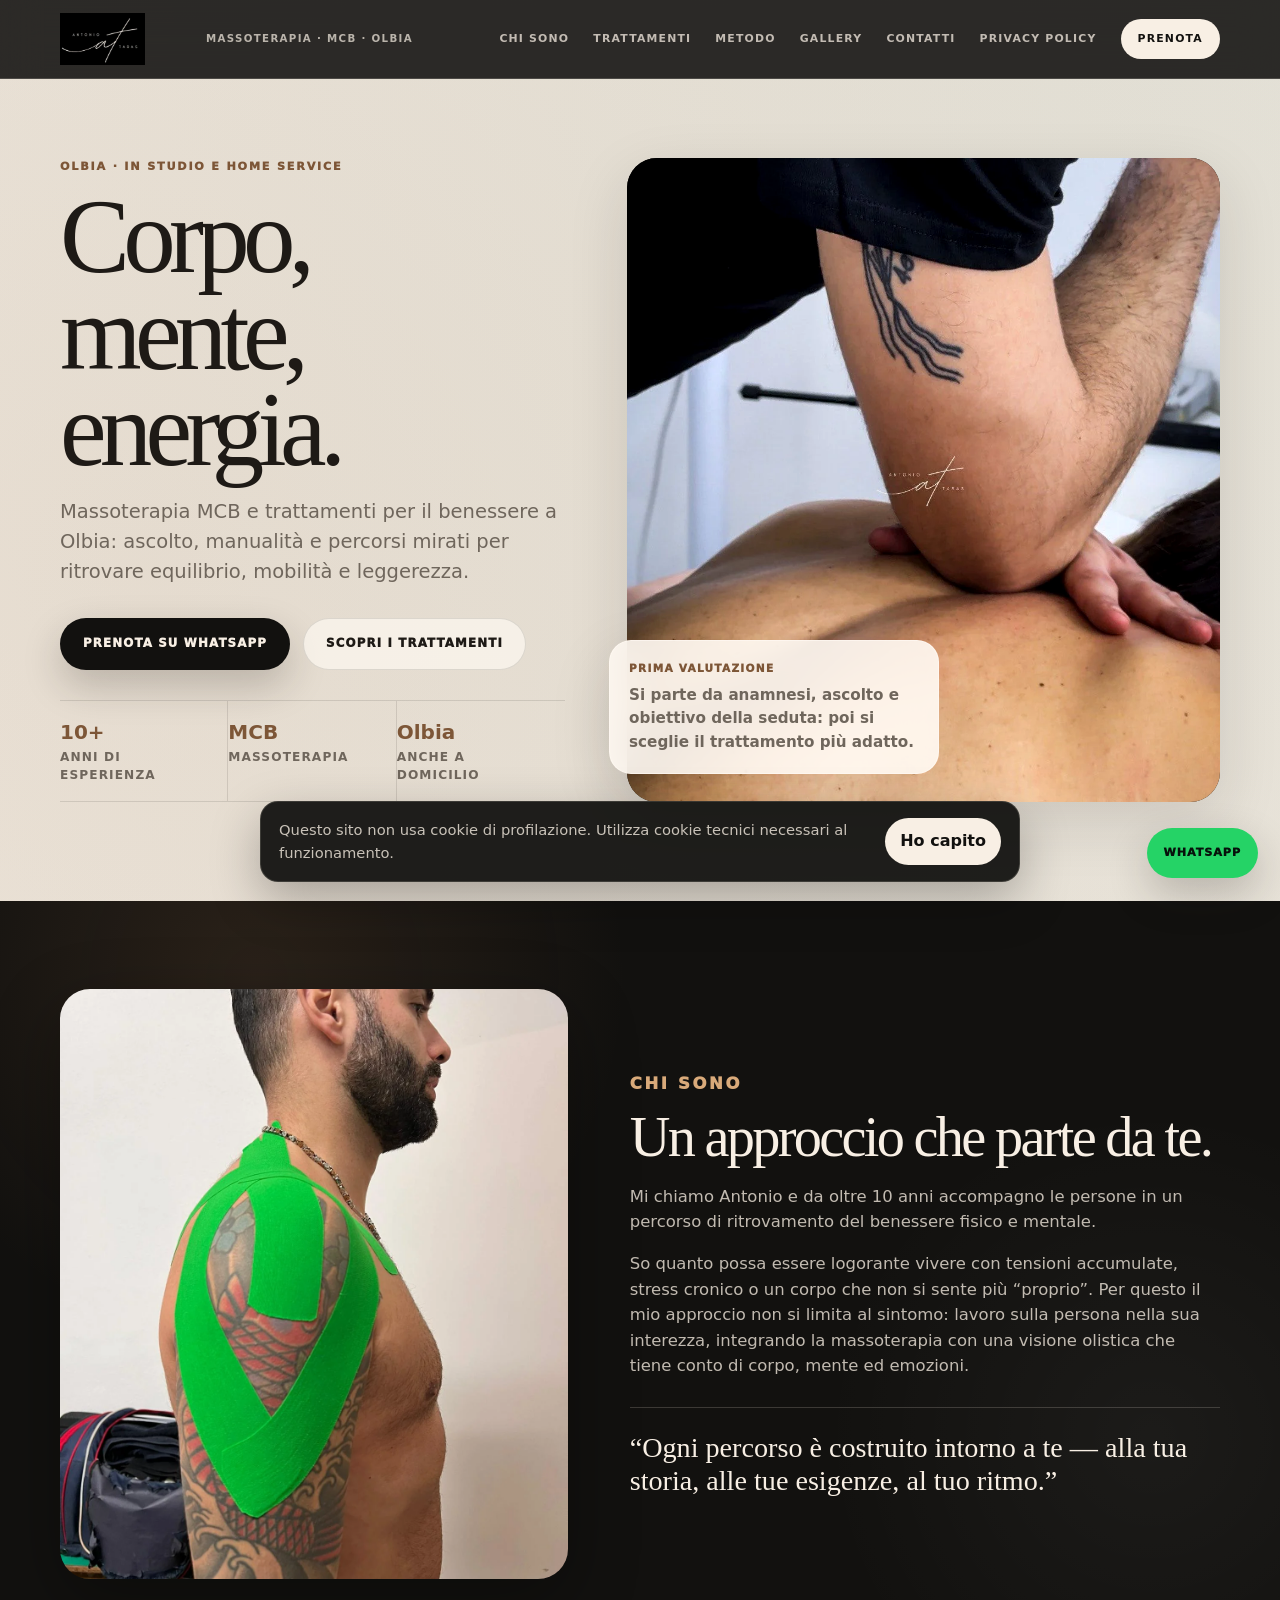
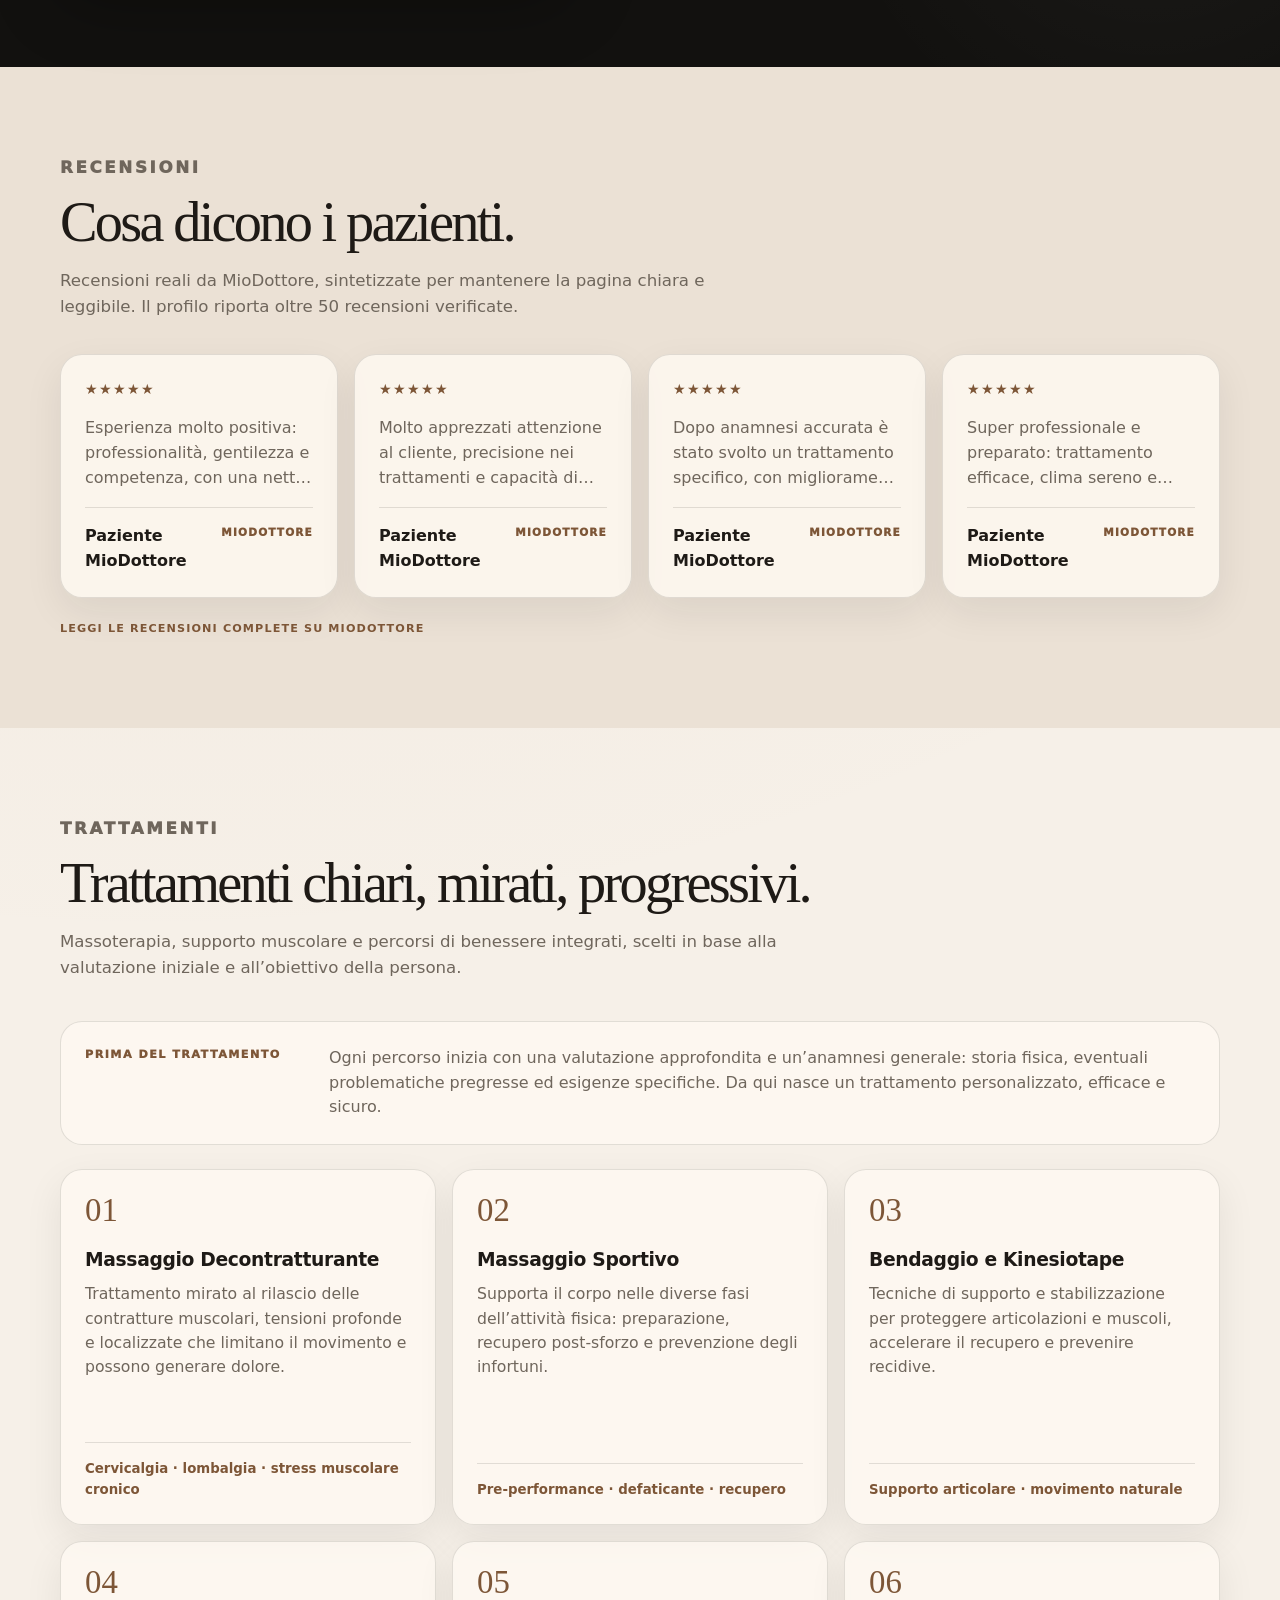
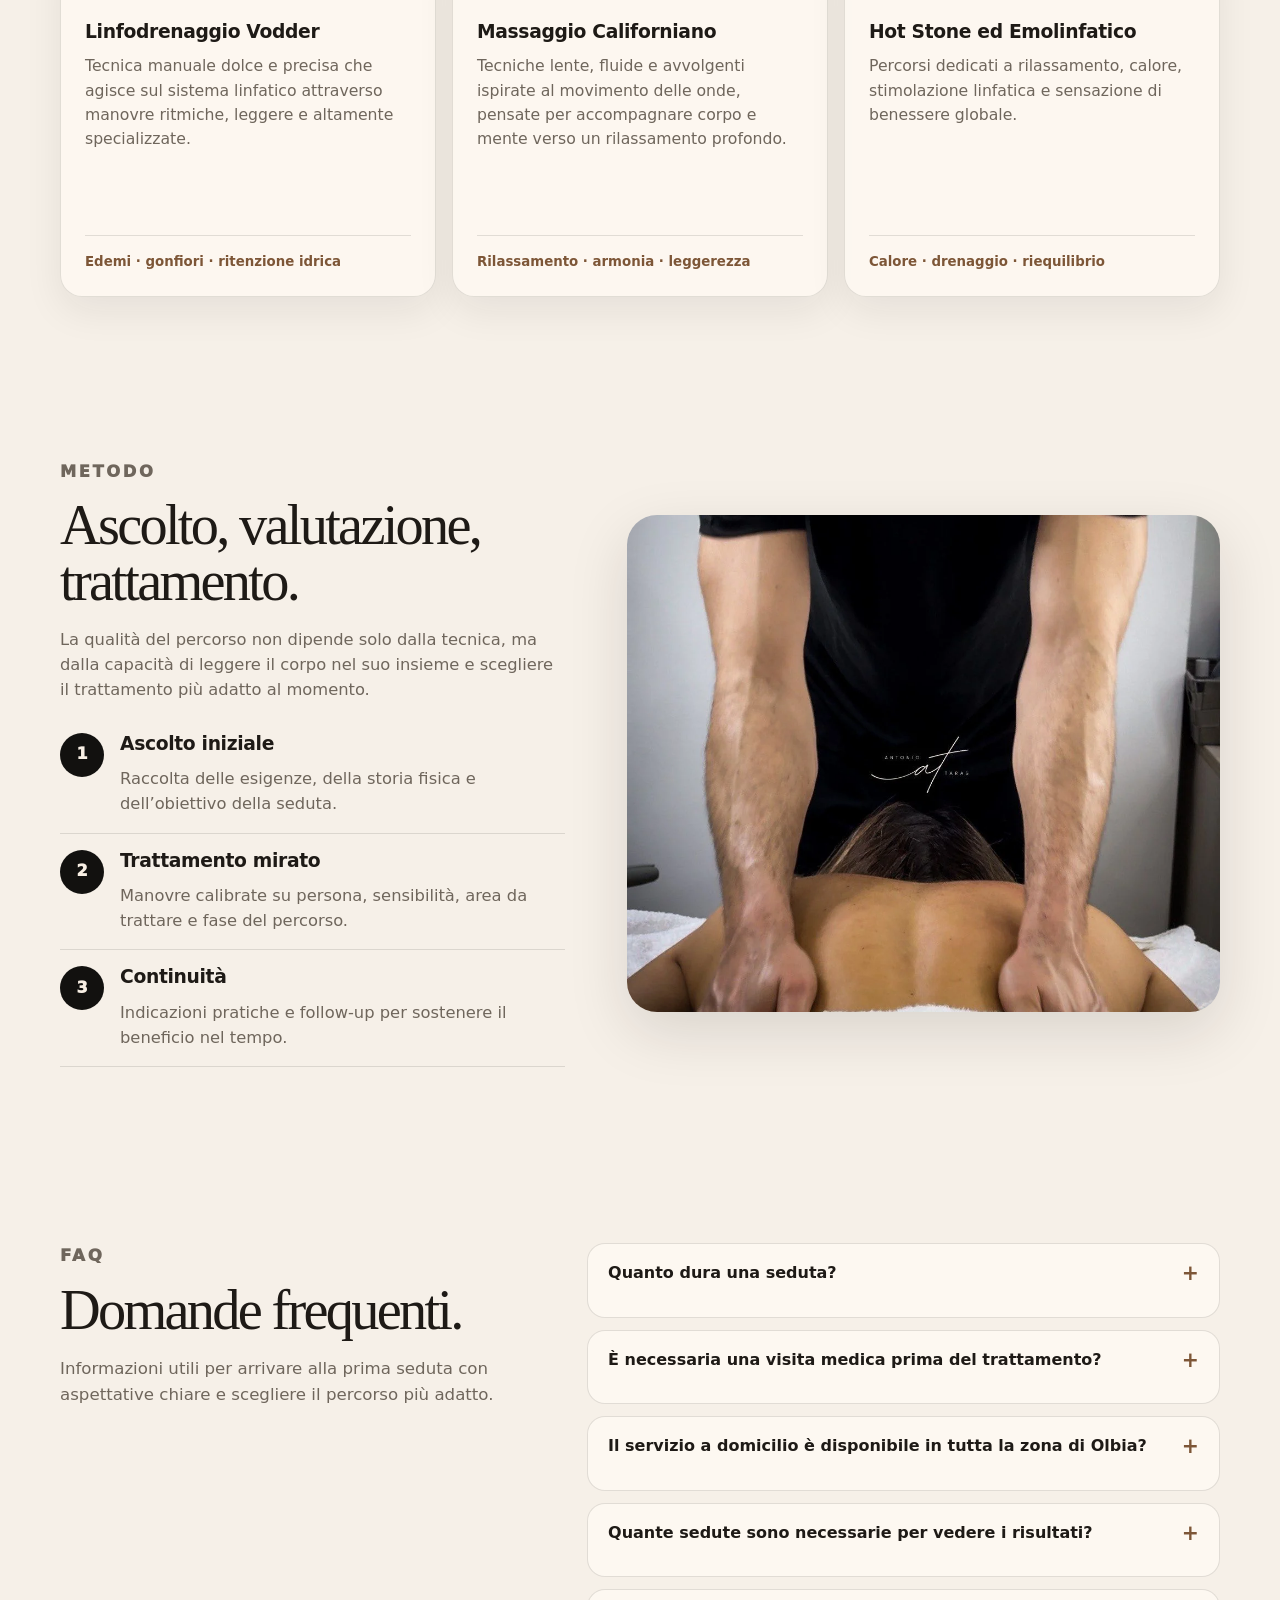
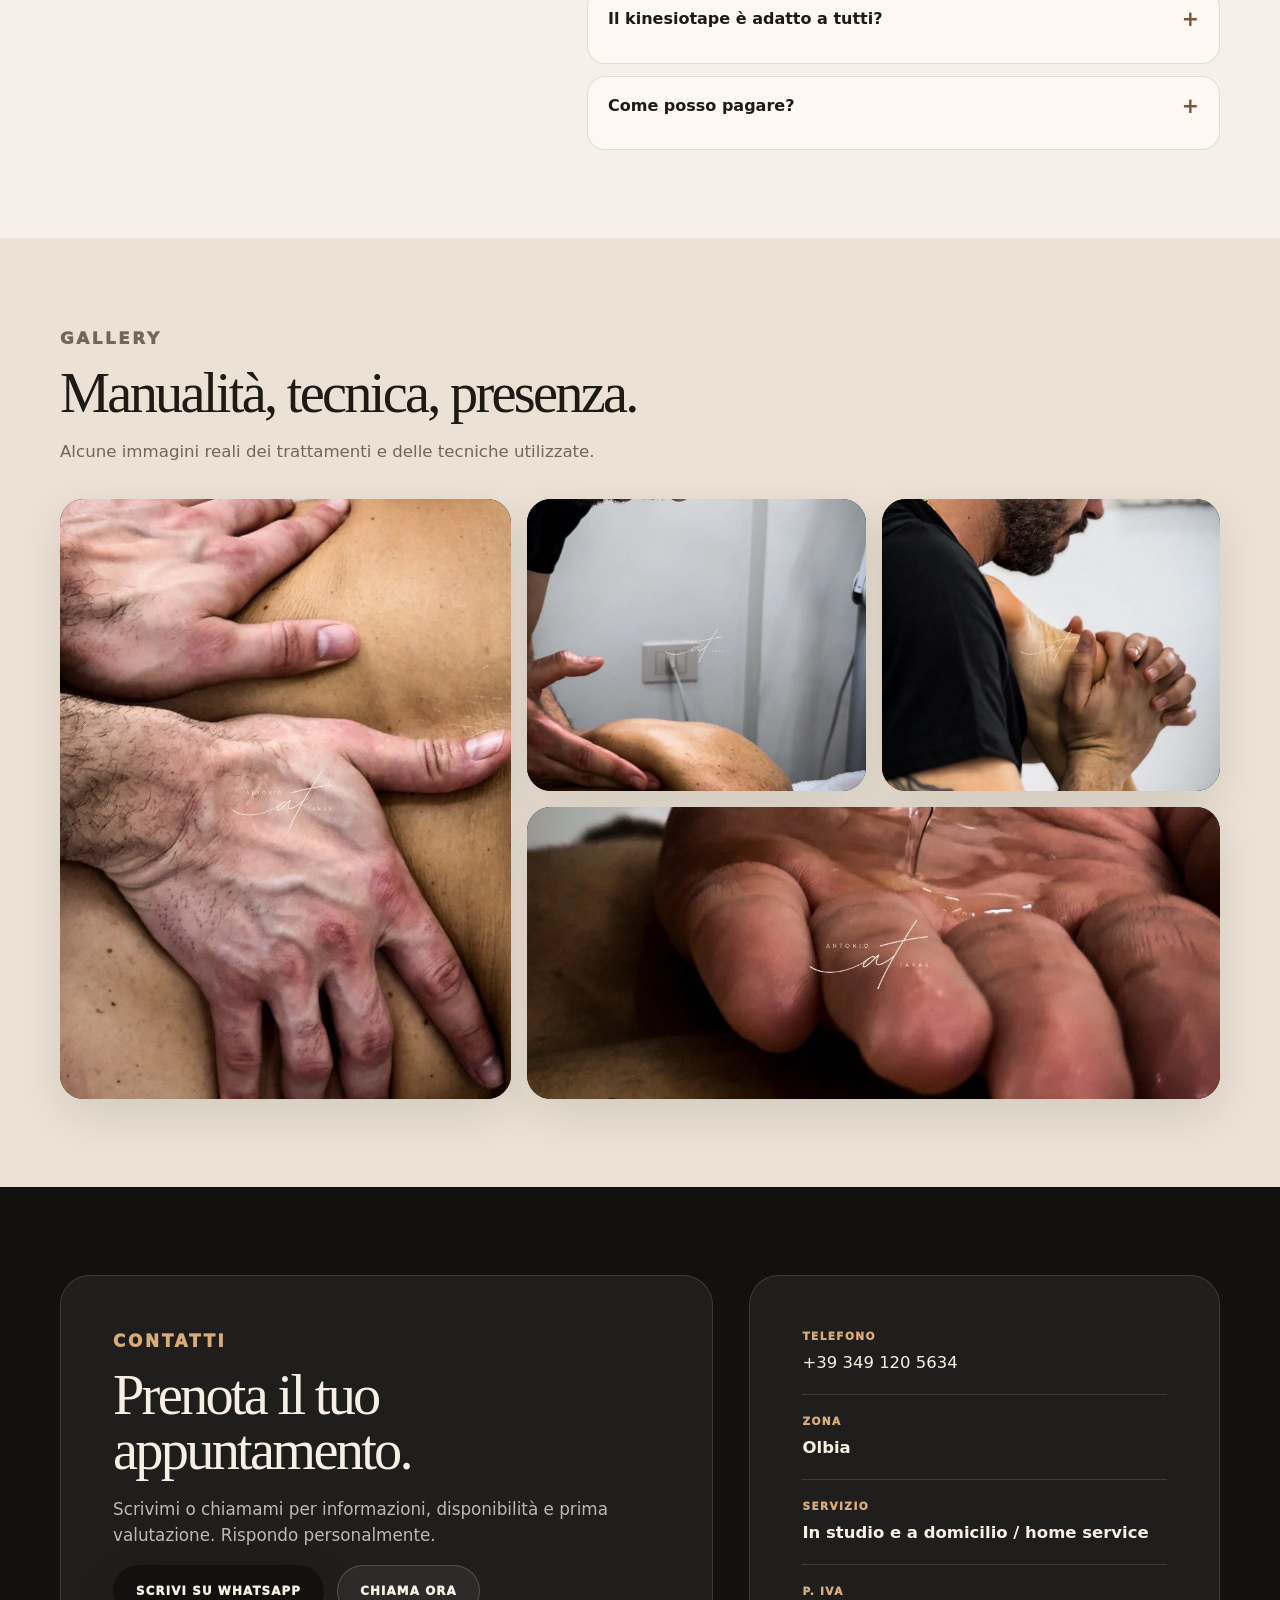
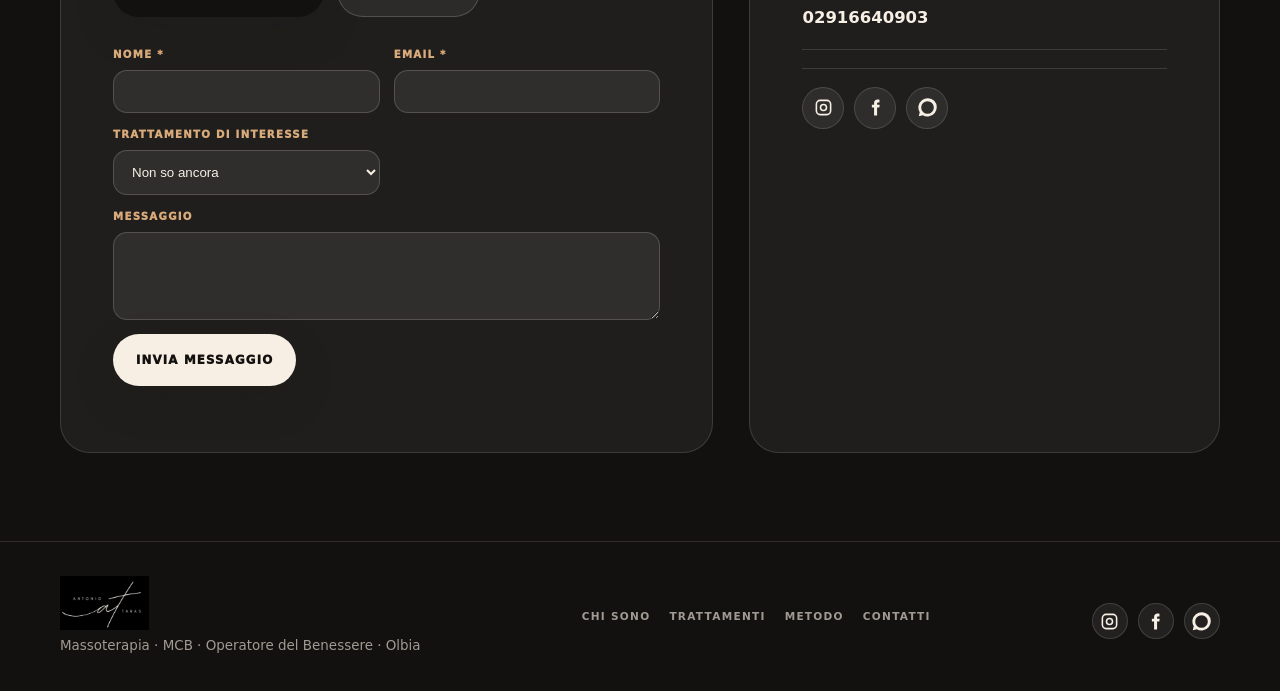
==== commit 3f85cb2c: "refactor faq e recensioni" ====
--- a/index.html
+++ b/index.html
@@ -37,6 +37,7 @@
         <a href="#metodo">Metodo</a>
         <a href="#gallery">Gallery</a>
         <a href="#contatti">Contatti</a>
+        <a href="privacy.html">Privacy Policy</a>
         <a class="nav-button" href="https://wa.me/393491205634?text=Ciao%20Antonio%2C%20vorrei%20prenotare%20un%20appuntamento" target="_blank" rel="noopener">Prenota</a>
       </div>
     </nav>
@@ -112,7 +113,63 @@
       </div>
     </section>
 
-    <section class="section services-section" id="servizi">
+    <!-- RECENSIONI -->
+    <section class="section reviews-section" id="recensioni">
+      <div class="container">
+        <div class="section-head compact reveal">
+          <p class="eyebrow">Recensioni</p>
+          <h2>Cosa dicono i pazienti.</h2>
+          <p>
+            Recensioni reali da MioDottore, sintetizzate per mantenere la pagina chiara e leggibile.
+            Il profilo riporta oltre 50 recensioni verificate.
+          </p>
+        </div>
+
+        <div class="reviews-grid">
+          <article class="review-card reveal">
+            <div class="stars" aria-label="Valutazione 5 su 5">★★★★★</div>
+            <p>Esperienza molto positiva: professionalità, gentilezza e competenza, con una netta sensazione di benessere dopo il trattamento.</p>
+            <footer>
+              <strong>Paziente MioDottore</strong>
+              <span>MioDottore</span>
+            </footer>
+          </article>
+
+          <article class="review-card reveal delay-1">
+            <div class="stars" aria-label="Valutazione 5 su 5">★★★★★</div>
+            <p>Molto apprezzati attenzione al cliente, precisione nei trattamenti e capacità di mettere la persona a proprio agio.</p>
+            <footer>
+              <strong>Paziente MioDottore</strong>
+              <span>MioDottore</span>
+            </footer>
+          </article>
+
+          <article class="review-card reveal delay-2">
+            <div class="stars" aria-label="Valutazione 5 su 5">★★★★★</div>
+            <p>Dopo anamnesi accurata è stato svolto un trattamento specifico, con miglioramenti percepiti già dalle prime sedute.</p>
+            <footer>
+              <strong>Paziente MioDottore</strong>
+              <span>MioDottore</span>
+            </footer>
+          </article>
+
+          <article class="review-card reveal">
+            <div class="stars" aria-label="Valutazione 5 su 5">★★★★★</div>
+            <p>Super professionale e preparato: trattamento efficace, clima sereno e grande passione per il proprio lavoro.</p>
+            <footer>
+              <strong>Paziente MioDottore</strong>
+              <span>MioDottore</span>
+            </footer>
+          </article>
+        </div>
+
+        <a class="reviews-source" href="https://www.miodottore.it/antonio-taras/massofisioterapista/olbia" target="_blank" rel="noopener noreferrer">
+          Leggi le recensioni complete su MioDottore
+        </a>
+      </div>
+    </section>
+
+<section class="section services-section" id="servizi">
       <div class="container">
         <div class="section-head reveal">
           <p class="eyebrow">Trattamenti</p>
@@ -195,8 +252,7 @@
         </div>
       </div>
     </section>
-
-    <section class="section method-section" id="metodo">
+<section class="section method-section" id="metodo">
       <div class="container method-grid">
         <div class="method-copy reveal">
           <p class="eyebrow">Metodo</p>
@@ -237,7 +293,58 @@
       </div>
     </section>
 
-    <section class="section gallery-section" id="gallery">
+    <!-- FAQ -->
+    <section class="section faq-section" id="faq">
+      <div class="container faq-grid">
+        <div class="section-head compact reveal">
+          <p class="eyebrow">FAQ</p>
+          <h2>Domande frequenti.</h2>
+          <p>
+            Informazioni utili per arrivare alla prima seduta con aspettative chiare e scegliere il percorso più adatto.
+          </p>
+        </div>
+
+        <div class="faq-list reveal delay-1" data-faq>
+          <button class="faq-item" type="button">
+            <span>Quanto dura una seduta?</span>
+            <strong>+</strong>
+            <p>In genere una seduta dura tra 45 e 60 minuti. La durata può variare in base al trattamento, alla valutazione iniziale e all’obiettivo della persona.</p>
+          </button>
+
+          <button class="faq-item" type="button">
+            <span>È necessaria una visita medica prima del trattamento?</span>
+            <strong>+</strong>
+            <p>Non sempre. In presenza di traumi recenti, patologie, interventi chirurgici, gravidanza o dolore importante è consigliato confrontarsi prima con il proprio medico.</p>
+          </button>
+
+          <button class="faq-item" type="button">
+            <span>Il servizio a domicilio è disponibile in tutta la zona di Olbia?</span>
+            <strong>+</strong>
+            <p>Il servizio a domicilio è disponibile su richiesta a Olbia e zone limitrofe, in base alla disponibilità e alla distanza. La conferma viene data al momento della prenotazione.</p>
+          </button>
+
+          <button class="faq-item" type="button">
+            <span>Quante sedute sono necessarie per vedere i risultati?</span>
+            <strong>+</strong>
+            <p>Dipende dalla situazione di partenza. Alcune persone percepiscono beneficio già dalla prima seduta; nei casi più strutturati è utile programmare un percorso progressivo.</p>
+          </button>
+
+          <button class="faq-item" type="button">
+            <span>Il kinesiotape è adatto a tutti?</span>
+            <strong>+</strong>
+            <p>Il kinesiotape è generalmente ben tollerato, ma va evitato o valutato con attenzione in caso di irritazioni cutanee, allergie agli adesivi, ferite o condizioni specifiche della pelle.</p>
+          </button>
+
+          <button class="faq-item" type="button">
+            <span>Come posso pagare?</span>
+            <strong>+</strong>
+            <p>Il pagamento può essere concordato al momento della prenotazione. Per informazioni aggiornate su modalità disponibili e ricevuta è meglio chiedere direttamente via WhatsApp.</p>
+          </button>
+        </div>
+      </div>
+    </section>
+
+<section class="section gallery-section" id="gallery">
       <div class="container">
         <div class="section-head compact reveal">
           <p class="eyebrow">Gallery</p>
@@ -276,6 +383,17 @@
             <a class="button button-primary" href="https://wa.me/393491205634?text=Ciao%20Antonio%2C%20vorrei%20prenotare%20un%20appuntamento" target="_blank" rel="noopener">Scrivi su WhatsApp</a>
             <a class="button button-secondary dark" href="tel:+393491205634">Chiama ora</a>
           </div>
+          <!-- FORM CONTATTO -->
+          <form class="contact-form" action="https://formspree.io/f/mnjrjero" method="POST" data-contact-form>
+            
+            <div class="form-row"><label for="nome">Nome *</label><input id="nome" name="nome" type="text" autocomplete="name" required /></div>
+            <div class="form-row"><label for="email">Email *</label><input id="email" name="email" type="email" autocomplete="email" required /></div>
+            <div class="form-row"><label for="trattamento">Trattamento di interesse</label><select id="trattamento" name="trattamento"><option value="Non so ancora">Non so ancora</option><option value="Massaggio Decontratturante">Massaggio Decontratturante</option><option value="Massaggio Sportivo">Massaggio Sportivo</option><option value="Bendaggio e Kinesiotape">Bendaggio e Kinesiotape</option><option value="Linfodrenaggio Vodder">Linfodrenaggio Vodder</option><option value="Massaggio Californiano">Massaggio Californiano</option><option value="Hot Stone / Emolinfatico">Hot Stone / Emolinfatico</option></select></div>
+            <div class="form-row full"><label for="messaggio">Messaggio</label><textarea id="messaggio" name="messaggio" rows="4"></textarea></div>
+            <button class="button button-primary form-submit" type="submit">Invia messaggio</button>
+            <p class="form-message" data-form-message aria-live="polite"></p>
+          </form>
+
         </div>
 
         <div class="contact-panel reveal delay-1">
@@ -294,6 +412,12 @@
           <div>
             <span>P. IVA</span>
             <strong>02916640903</strong>
+          </div>
+          <!-- TODO aggiornare URL social reali -->
+          <div class="social-links contact-social" aria-label="Link social Antonio Taras">
+            <a href="#" target="_blank" rel="noopener noreferrer" aria-label="Instagram"><svg viewBox="0 0 24 24"><path d="M7.8 2h8.4A5.8 5.8 0 0 1 22 7.8v8.4A5.8 5.8 0 0 1 16.2 22H7.8A5.8 5.8 0 0 1 2 16.2V7.8A5.8 5.8 0 0 1 7.8 2Zm0 2A3.8 3.8 0 0 0 4 7.8v8.4A3.8 3.8 0 0 0 7.8 20h8.4a3.8 3.8 0 0 0 3.8-3.8V7.8A3.8 3.8 0 0 0 16.2 4H7.8Zm4.2 3.2A4.8 4.8 0 1 1 7.2 12 4.8 4.8 0 0 1 12 7.2Zm0 2A2.8 2.8 0 1 0 14.8 12 2.8 2.8 0 0 0 12 9.2Z"/></svg></a>
+            <a href="#" target="_blank" rel="noopener noreferrer" aria-label="Facebook"><svg viewBox="0 0 24 24"><path d="M14 8.5V6.9c0-.8.2-1.3 1.3-1.3H17V2.2c-.8-.1-1.7-.2-2.5-.2-2.5 0-4.3 1.5-4.3 4.4v2.1H7.4V12h2.8v10H14V12h2.8l.5-3.5H14Z"/></svg></a>
+            <a href="https://wa.me/393491205634?text=Ciao%20Antonio%2C%20vorrei%20prenotare%20un%20appuntamento" target="_blank" rel="noopener noreferrer" aria-label="WhatsApp"><svg viewBox="0 0 24 24"><path d="M20.5 3.5A11.8 11.8 0 0 0 2.2 18.1L1 23l5-1.2A11.8 11.8 0 0 0 20.5 3.5ZM12 20a8 8 0 1 1 0-16 8 8 0 0 1 0 16Z"/></svg></a>
           </div>
         </div>
       </div>
@@ -316,8 +440,19 @@
         <a href="#metodo">Metodo</a>
         <a href="#contatti">Contatti</a>
       </nav>
+      
+          <!-- TODO aggiornare URL social reali -->
+          <div class="social-links footer-social" aria-label="Social footer">
+            <a href="#" target="_blank" rel="noopener noreferrer" aria-label="Instagram"><svg viewBox="0 0 24 24"><path d="M7.8 2h8.4A5.8 5.8 0 0 1 22 7.8v8.4A5.8 5.8 0 0 1 16.2 22H7.8A5.8 5.8 0 0 1 2 16.2V7.8A5.8 5.8 0 0 1 7.8 2Zm0 2A3.8 3.8 0 0 0 4 7.8v8.4A3.8 3.8 0 0 0 7.8 20h8.4a3.8 3.8 0 0 0 3.8-3.8V7.8A3.8 3.8 0 0 0 16.2 4H7.8Zm4.2 3.2A4.8 4.8 0 1 1 7.2 12 4.8 4.8 0 0 1 12 7.2Zm0 2A2.8 2.8 0 1 0 14.8 12 2.8 2.8 0 0 0 12 9.2Z"/></svg></a>
+            <a href="#" target="_blank" rel="noopener noreferrer" aria-label="Facebook"><svg viewBox="0 0 24 24"><path d="M14 8.5V6.9c0-.8.2-1.3 1.3-1.3H17V2.2c-.8-.1-1.7-.2-2.5-.2-2.5 0-4.3 1.5-4.3 4.4v2.1H7.4V12h2.8v10H14V12h2.8l.5-3.5H14Z"/></svg></a>
+            <a href="https://wa.me/393491205634?text=Ciao%20Antonio%2C%20vorrei%20prenotare%20un%20appuntamento" target="_blank" rel="noopener noreferrer" aria-label="WhatsApp"><svg viewBox="0 0 24 24"><path d="M20.5 3.5A11.8 11.8 0 0 0 2.2 18.1L1 23l5-1.2A11.8 11.8 0 0 0 20.5 3.5ZM12 20a8 8 0 1 1 0-16 8 8 0 0 1 0 16Z"/></svg></a>
+          </div>
     </div>
   </footer>
+
+
+  <!-- COOKIE BANNER -->
+  <div class="cookie-banner" data-cookie-banner role="dialog" aria-live="polite" aria-label="Informativa cookie"><p>Questo sito non usa cookie di profilazione. Utilizza cookie tecnici necessari al funzionamento.</p><button type="button" data-cookie-accept>Ho capito</button></div>
 
   <script type="application/ld+json">
   {
--- a/styles.css
+++ b/styles.css
@@ -1,2 +1,18 @@
 /* Antonio Taras — mobile refined update */
 :root{--bg:#f6f0e8;--bg-soft:#fffaf3;--text:#1e1a16;--muted:#6f665c;--dark:#12110f;--cream:#f8efe4;--line:rgba(30,26,22,.12);--line-light:rgba(248,239,228,.16);--accent:#a9764d;--accent-strong:#7d5637;--radius-xl:30px;--radius-lg:22px;--shadow:0 20px 60px rgba(30,26,22,.13);--container:1160px;--header:78px}*{box-sizing:border-box}html{scroll-behavior:smooth;scroll-padding-top:var(--header)}body{margin:0;background:radial-gradient(circle at 12% 8%,rgba(169,118,77,.13),transparent 30%),radial-gradient(circle at 90% 2%,rgba(31,95,80,.08),transparent 30%),var(--bg);color:var(--text);font-family:Inter,ui-sans-serif,system-ui,-apple-system,BlinkMacSystemFont,"Segoe UI",sans-serif;line-height:1.55;overflow-x:hidden}body.nav-open{overflow:hidden}img{width:100%;display:block}a{color:inherit;text-decoration:none}button{font:inherit}.container{width:min(100% - 40px,var(--container));margin-inline:auto}.section{padding:88px 0}.site-header{position:sticky;top:0;z-index:50;background:rgba(18,17,15,.88);backdrop-filter:blur(18px);border-bottom:1px solid var(--line-light)}.navbar{min-height:var(--header);display:flex;align-items:center;justify-content:space-between;gap:24px}.brand{display:flex;align-items:center;gap:14px;min-width:0}.brand img{width:132px;max-height:52px;object-fit:contain;object-position:left center}.brand span{color:rgba(248,239,228,.7);text-transform:uppercase;letter-spacing:.13em;font-size:.64rem;font-weight:850;white-space:nowrap}.nav-links{display:flex;align-items:center;gap:24px;color:rgba(248,239,228,.74);text-transform:uppercase;letter-spacing:.11em;font-size:.68rem;font-weight:900}.nav-links a:not(.nav-button):hover{color:var(--cream)}.nav-button{padding:12px 17px;border-radius:999px;background:var(--cream);color:var(--dark)}.nav-toggle{display:none;position:relative;z-index:80;width:44px;height:44px;padding:11px;border:0;background:transparent;cursor:pointer}.nav-toggle span{display:block;height:2px;margin:7px 0;background:var(--cream);transition:transform .22s ease}.eyebrow{margin:0 0 14px;color:var(--accent-strong);text-transform:uppercase;letter-spacing:.16em;font-size:.70rem;font-weight:950}h1,h2,h3,p{margin-top:0}h1{margin-bottom:18px;max-width:760px;font-size:clamp(3.35rem,8.2vw,7.2rem);line-height:.92;letter-spacing:-.064em;font-family:Georgia,"Times New Roman",serif;font-weight:400}h2{margin-bottom:18px;font-size:clamp(2.15rem,4.4vw,4.35rem);line-height:.98;letter-spacing:-.048em;font-family:Georgia,"Times New Roman",serif;font-weight:400}h3{margin-bottom:12px;line-height:1.14;letter-spacing:-.018em}.button{display:inline-flex;align-items:center;justify-content:center;min-height:52px;padding:0 22px;border-radius:999px;border:1px solid transparent;text-transform:uppercase;letter-spacing:.095em;font-size:.74rem;font-weight:950;transition:transform .22s ease,box-shadow .22s ease,border .22s ease}.button:hover{transform:translateY(-2px)}.button-primary{background:var(--dark);color:var(--cream);box-shadow:0 16px 38px rgba(30,26,22,.22)}.button-secondary{background:rgba(255,250,243,.66);border-color:var(--line);color:var(--text)}.button-secondary.dark{color:var(--cream);background:rgba(255,255,255,.06);border-color:rgba(255,255,255,.18)}.hero{min-height:calc(100vh - var(--header));display:flex;align-items:center;padding-top:74px;padding-bottom:94px}.hero-grid{display:grid;grid-template-columns:minmax(0,.92fr) minmax(0,1.08fr);gap:62px;align-items:center}.hero-content{max-width:680px}.hero-lead{color:var(--muted);font-size:clamp(1.02rem,1.7vw,1.22rem);max-width:620px;margin-bottom:30px}.hero-actions{display:flex;flex-wrap:wrap;gap:13px;margin-bottom:30px}.metrics{display:grid;grid-template-columns:repeat(3,1fr);border-top:1px solid var(--line);border-bottom:1px solid var(--line)}.metrics div{padding:16px 16px 16px 0;border-right:1px solid var(--line)}.metrics div:last-child{border-right:0}.metrics strong,.metrics span{display:block}.metrics strong{font-size:1.25rem;color:var(--accent-strong)}.metrics span{color:var(--muted);font-size:.76rem;text-transform:uppercase;letter-spacing:.09em;font-weight:800}.hero-media{position:relative;min-width:0}.hero-image{border-radius:var(--radius-xl);overflow:hidden;box-shadow:var(--shadow);background:var(--dark)}.hero-image img{aspect-ratio:4/4.35;object-fit:cover;object-position:center;filter:saturate(.94) contrast(1.03)}.hero-card{position:absolute;left:-18px;bottom:28px;width:min(330px,calc(100% - 30px));padding:19px;border-radius:22px;background:rgba(255,250,243,.9);backdrop-filter:blur(18px);box-shadow:var(--shadow);border:1px solid rgba(255,250,243,.72)}.hero-card span{display:block;color:var(--accent-strong);text-transform:uppercase;letter-spacing:.12em;font-size:.66rem;font-weight:950;margin-bottom:7px}.hero-card p{margin:0;color:var(--muted);font-weight:650;font-size:.95rem}.about-section{background:var(--dark);color:var(--cream);position:relative}.about-section:before{content:"";position:absolute;inset:0;background:radial-gradient(circle at 20% 10%,rgba(169,118,77,.16),transparent 30%),radial-gradient(circle at 90% 70%,rgba(255,255,255,.045),transparent 26%);pointer-events:none}.about-grid{position:relative;display:grid;grid-template-columns:minmax(0,.86fr) minmax(0,1fr);gap:62px;align-items:center}.about-image{border-radius:var(--radius-xl);overflow:hidden;box-shadow:0 22px 70px rgba(0,0,0,.32)}.about-image img{aspect-ratio:4/4.65;object-fit:cover;object-position:center}.about-copy .eyebrow,.final-copy .eyebrow{color:#d9aa7a}.about-copy p{color:rgba(248,239,228,.76);font-size:1.03rem}blockquote{margin:28px 0 0;padding:23px 0 0;border-top:1px solid rgba(248,239,228,.18);font-family:Georgia,"Times New Roman",serif;font-size:clamp(1.25rem,2.2vw,1.9rem);line-height:1.18;color:var(--cream)}.section-head{max-width:820px;margin-bottom:40px}.section-head.compact{margin-bottom:34px}.section-head p{max-width:720px;color:var(--muted);font-size:1.04rem}.notice{display:grid;grid-template-columns:220px minmax(0,1fr);gap:24px;padding:24px;margin-bottom:24px;border-radius:var(--radius-lg);background:rgba(255,250,243,.74);border:1px solid var(--line)}.notice span{color:var(--accent-strong);text-transform:uppercase;letter-spacing:.13em;font-size:.70rem;font-weight:950}.notice p{margin:0;color:var(--muted)}.service-grid{display:grid;grid-template-columns:repeat(3,minmax(0,1fr));gap:16px}.service-card{min-height:356px;display:flex;flex-direction:column;padding:24px;border-radius:var(--radius-lg);background:rgba(255,250,243,.74);border:1px solid var(--line);box-shadow:0 14px 38px rgba(30,26,22,.075);transition:transform .22s ease,box-shadow .22s ease}.service-card:hover{transform:translateY(-3px);box-shadow:var(--shadow)}.service-number{margin-bottom:22px;color:var(--accent-strong);font-family:Georgia,"Times New Roman",serif;font-size:2.05rem;line-height:1}.service-card p{color:var(--muted);font-size:.98rem}.service-card small{display:block;margin-top:auto;padding-top:16px;border-top:1px solid var(--line);color:var(--accent-strong);font-weight:850}.method-section{padding-top:74px}.method-grid{display:grid;grid-template-columns:minmax(0,.92fr) minmax(0,1.08fr);gap:62px;align-items:center}.method-copy p{color:var(--muted);font-size:1.02rem}.steps{display:grid;gap:16px;margin-top:30px}.step{display:grid;grid-template-columns:44px minmax(0,1fr);gap:16px;padding-bottom:16px;border-bottom:1px solid var(--line)}.step span{width:44px;height:44px;display:grid;place-items:center;border-radius:50%;background:var(--dark);color:var(--cream);font-weight:950}.step p{margin:0}.method-media{border-radius:var(--radius-xl);overflow:hidden;box-shadow:var(--shadow)}.method-media img{aspect-ratio:4/3.35;object-fit:cover;object-position:center}.gallery-section{background:#ebe1d5}.gallery-grid{display:grid;grid-template-columns:1.04fr .78fr .78fr;grid-auto-rows:292px;gap:16px}.gallery-item{margin:0;border-radius:24px;overflow:hidden;box-shadow:0 16px 46px rgba(30,26,22,.11);background:var(--dark)}.gallery-item.large{grid-row:span 2}.gallery-item.wide{grid-column:span 2}.gallery-item img{height:100%;object-fit:cover;object-position:center;transition:transform .55s ease}.gallery-item:hover img{transform:scale(1.035)}.final-section{background:var(--dark);color:var(--cream);overflow:hidden}.final-grid{display:grid;grid-template-columns:minmax(0,1fr) minmax(320px,.72fr);gap:36px;align-items:stretch}.final-copy,.contact-panel{min-width:0;border-radius:var(--radius-xl);background:rgba(255,255,255,.055);border:1px solid rgba(248,239,228,.14);padding:clamp(28px,4.6vw,52px)}.final-copy p{color:rgba(248,239,228,.74);font-size:1.05rem;max-width:660px}.contact-panel{display:grid;align-content:start;overflow-wrap:anywhere;word-break:normal}.contact-panel div{min-width:0;padding:18px 0;border-bottom:1px solid rgba(248,239,228,.14)}.contact-panel div:first-child{padding-top:0}.contact-panel div:last-child{border-bottom:0}.contact-panel span{display:block;margin-bottom:6px;color:#d9aa7a;text-transform:uppercase;letter-spacing:.13em;font-size:.66rem;font-weight:950}.contact-panel a,.contact-panel strong{display:block;max-width:100%;font-size:1.03rem;color:var(--cream);overflow-wrap:anywhere}.whatsapp-float{position:fixed;right:22px;bottom:22px;z-index:45;display:inline-flex;align-items:center;justify-content:center;min-height:50px;padding:0 17px;border-radius:999px;background:#25d366;color:#07110b;font-weight:950;text-transform:uppercase;letter-spacing:.08em;font-size:.70rem;box-shadow:0 16px 42px rgba(30,26,22,.24)}.footer{background:var(--dark);color:rgba(248,239,228,.62);border-top:1px solid rgba(248,239,228,.12);padding:34px 0}.footer-inner{display:flex;justify-content:space-between;gap:24px;align-items:center}.footer img{width:132px;max-height:54px;object-fit:contain;object-position:left center;margin-bottom:6px}.footer p{margin:0;font-size:.84rem}.footer nav{display:flex;gap:19px;flex-wrap:wrap;text-transform:uppercase;letter-spacing:.12em;font-size:.66rem;font-weight:900}.reveal{opacity:0;transform:translateY(22px);transition:opacity .68s ease,transform .68s ease}.reveal.is-visible{opacity:1;transform:none}.delay-1{transition-delay:.08s}.delay-2{transition-delay:.14s}@media(max-width:1040px){.section{padding:78px 0}.hero{min-height:auto;padding-top:68px;padding-bottom:82px}.hero-grid,.about-grid,.method-grid,.final-grid{grid-template-columns:1fr;gap:42px}.hero-media{max-width:660px;margin-inline:auto}.hero-content{max-width:760px}.service-grid{grid-template-columns:repeat(2,minmax(0,1fr))}.gallery-grid{grid-template-columns:1fr 1fr;grid-auto-rows:280px}.gallery-item.large,.gallery-item.wide{grid-column:auto;grid-row:auto}.brand span{display:none}}@media(max-width:760px){:root{--header:70px;--radius-xl:24px;--radius-lg:18px}.container{width:min(100% - 30px,var(--container))}.section{padding:62px 0}.navbar{min-height:var(--header)}.brand img{width:118px;max-height:46px}.nav-toggle{display:block}.nav-open .nav-toggle span:first-child{transform:translateY(4.5px) rotate(45deg)}.nav-open .nav-toggle span:last-child{transform:translateY(-4.5px) rotate(-45deg)}.nav-links{position:fixed;inset:0;z-index:70;min-height:100vh;flex-direction:column;justify-content:center;gap:25px;background:rgba(18,17,15,.97);backdrop-filter:blur(18px);font-size:.95rem;opacity:0;visibility:hidden;transform:translateY(-14px);transition:opacity .24s ease,transform .24s ease,visibility .24s ease}.nav-open .nav-links{opacity:1;visibility:visible;transform:none}.nav-button{padding-inline:22px}.hero{padding-top:48px;padding-bottom:66px}h1{font-size:clamp(3.05rem,17vw,4.65rem);line-height:.96;letter-spacing:-.052em}h2{font-size:clamp(2.05rem,11vw,3.35rem);line-height:1.01;letter-spacing:-.04em}.hero-lead,.section-head p,.about-copy p,.method-copy p,.final-copy p{font-size:1rem}.hero-actions{flex-direction:column;margin-bottom:24px}.button{width:100%;min-height:50px}.metrics{grid-template-columns:1fr}.metrics div{padding:14px 0;border-right:0;border-bottom:1px solid var(--line)}.metrics div:last-child{border-bottom:0}.hero-image img{aspect-ratio:4/3.95}.hero-card{position:static;width:100%;margin-top:12px;padding:17px}.about-image img{aspect-ratio:4/3.75}blockquote{font-size:1.18rem}.notice{grid-template-columns:1fr;gap:10px;padding:20px}.service-grid{grid-template-columns:1fr}.service-card{min-height:auto;padding:22px}.service-number{margin-bottom:16px;font-size:1.85rem}.method-section{padding-top:62px}.step{grid-template-columns:40px 1fr;gap:14px}.step span{width:40px;height:40px}.method-media img{aspect-ratio:4/3.5}.gallery-grid{grid-template-columns:1fr;grid-auto-rows:255px;gap:14px}.final-grid{gap:18px}.final-copy,.contact-panel{width:100%;padding:24px 20px;border-radius:22px}.contact-panel{text-align:left}.contact-panel div{padding:16px 0}.contact-panel a,.contact-panel strong{font-size:.98rem;line-height:1.35}.footer{padding-bottom:88px}.footer-inner{align-items:flex-start;flex-direction:column}.footer img{width:118px}.footer nav{gap:14px}.whatsapp-float{left:15px;right:15px;bottom:14px}}@media(max-width:390px){.container{width:min(100% - 24px,var(--container))}h1{font-size:clamp(2.75rem,16vw,3.8rem)}h2{font-size:clamp(1.9rem,10vw,2.85rem)}.final-copy,.contact-panel,.service-card,.notice{padding-left:18px;padding-right:18px}}
+
+/* Feature update: reviews, prices, FAQ, form, social, cookie */
+.reviews-section{background:#ebe1d5}.reviews-grid,.price-grid{display:grid;grid-template-columns:repeat(4,minmax(0,1fr));gap:16px}.review-card,.price-card{min-width:0;border-radius:var(--radius-lg);background:rgba(255,250,243,.78);border:1px solid var(--line);box-shadow:0 14px 38px rgba(30,26,22,.075);padding:24px}.review-card{display:flex;flex-direction:column;gap:16px}.stars{color:var(--accent-strong);letter-spacing:.1em;font-size:.88rem}.review-card p{margin:0;color:var(--muted);display:-webkit-box;-webkit-line-clamp:3;-webkit-box-orient:vertical;overflow:hidden}.review-card footer{margin-top:auto;padding-top:16px;border-top:1px solid var(--line);display:flex;justify-content:space-between;gap:12px}.review-card span{color:var(--accent-strong);text-transform:uppercase;letter-spacing:.11em;font-size:.66rem;font-weight:950}.prices-section{padding-top:82px;background:radial-gradient(circle at 12% 10%,rgba(169,118,77,.11),transparent 30%),var(--bg)}.price-grid{grid-template-columns:repeat(3,minmax(0,1fr))}.price-card{display:flex;flex-direction:column;gap:12px}.price-card h3{min-height:46px;margin-bottom:6px}.price-card p{margin:0;color:var(--muted)}.price-card strong{display:block;color:var(--accent-strong);font-size:1.18rem;margin-bottom:10px}.price-button{margin-top:auto;min-height:46px;display:inline-flex;align-items:center;justify-content:center;border-radius:999px;background:var(--dark);color:var(--cream);text-transform:uppercase;letter-spacing:.1em;font-size:.7rem;font-weight:950}.faq-section{background:var(--bg)}.faq-grid{display:grid;grid-template-columns:minmax(0,.76fr) minmax(0,1fr);gap:46px;align-items:start}.faq-list{display:grid;gap:12px}.faq-item{width:100%;min-width:0;display:grid;grid-template-columns:minmax(0,1fr) auto;gap:14px;text-align:left;border:1px solid var(--line);border-radius:18px;padding:19px 20px;background:rgba(255,250,243,.76);color:var(--text);cursor:pointer}.faq-item span{font-weight:900;line-height:1.28}.faq-item strong{color:var(--accent-strong);font-size:1.28rem;line-height:1;transition:transform .2s ease}.faq-item p{grid-column:1/-1;margin:0;color:var(--muted);max-height:0;opacity:0;overflow:hidden;transition:max-height .25s ease,opacity .25s ease}.faq-item.is-open p{max-height:180px;opacity:1}.faq-item.is-open strong{transform:rotate(45deg)}.contact-form{margin-top:28px;display:grid;grid-template-columns:repeat(2,minmax(0,1fr));gap:14px}.form-row{min-width:0;display:grid;gap:7px}.form-row.full{grid-column:1/-1}.form-row label{color:#d9aa7a;text-transform:uppercase;letter-spacing:.12em;font-size:.64rem;font-weight:950}.form-row input,.form-row select,.form-row textarea{width:100%;min-width:0;border:1px solid rgba(248,239,228,.18);border-radius:14px;padding:13px 14px;background:rgba(255,255,255,.075);color:var(--cream);outline:none}.form-row select option{color:var(--text)}.form-row textarea{resize:vertical}.form-row input:focus,.form-row select:focus,.form-row textarea:focus{border-color:#d9aa7a}.form-submit{grid-column:1/-1;width:fit-content;background:var(--cream);color:var(--dark)}.form-message{grid-column:1/-1;margin:0;color:rgba(248,239,228,.76);font-size:.94rem}.social-links{display:flex;align-items:center;gap:10px}.contact-social{margin-top:18px;padding-top:18px;border-top:1px solid rgba(248,239,228,.14)}.social-links a{width:42px;height:42px;display:grid;place-items:center;border-radius:999px;background:rgba(255,255,255,.07);border:1px solid rgba(248,239,228,.15);color:var(--cream)}.social-links svg{width:19px;height:19px;fill:currentColor}.footer-social{margin-top:10px}.footer-social a{width:36px;height:36px}.cookie-banner{position:fixed;left:18px;right:18px;bottom:18px;z-index:80;max-width:760px;margin-inline:auto;display:none;align-items:center;justify-content:space-between;gap:16px;padding:16px 18px;border-radius:18px;background:rgba(18,17,15,.94);color:var(--cream);border:1px solid rgba(248,239,228,.14);box-shadow:0 18px 50px rgba(0,0,0,.28)}.cookie-banner.is-visible{display:flex}.cookie-banner p{margin:0;color:rgba(248,239,228,.78);font-size:.92rem}.cookie-banner button{flex:0 0 auto;border:0;border-radius:999px;padding:11px 15px;background:var(--cream);color:var(--dark);font-weight:900;cursor:pointer}.privacy-page{background:var(--bg);color:var(--text)}.privacy-main{padding:84px 0}.privacy-content{max-width:900px;margin-inline:auto;padding:clamp(28px,5vw,54px);border-radius:var(--radius-xl);background:rgba(255,250,243,.78);border:1px solid var(--line);box-shadow:var(--shadow)}.privacy-content h1{font-size:clamp(2.6rem,7vw,5rem)}.privacy-content h2{margin-top:34px;font-size:clamp(1.6rem,4vw,2.6rem)}.privacy-content p,.privacy-content li{color:var(--muted)}.privacy-content a{color:var(--accent-strong);font-weight:900}@media (max-width:1040px){.reviews-grid{grid-template-columns:repeat(2,minmax(0,1fr))}.price-grid{grid-template-columns:repeat(2,minmax(0,1fr))}.faq-grid{grid-template-columns:1fr;gap:26px}}@media (max-width:760px){.reviews-grid,.price-grid{grid-template-columns:1fr}.review-card,.price-card{padding:22px}.price-card h3{min-height:auto}.faq-item{padding:17px}.contact-form{grid-template-columns:1fr;gap:12px}.form-submit{width:100%}.cookie-banner{flex-direction:column;align-items:stretch;text-align:left;bottom:78px}.cookie-banner button{width:100%}}
+
+
+.reviews-source {
+  margin-top: 22px;
+  display: inline-flex;
+  align-items: center;
+  color: var(--accent-strong);
+  font-weight: 900;
+  text-transform: uppercase;
+  letter-spacing: 0.10em;
+  font-size: 0.70rem;
+}
+
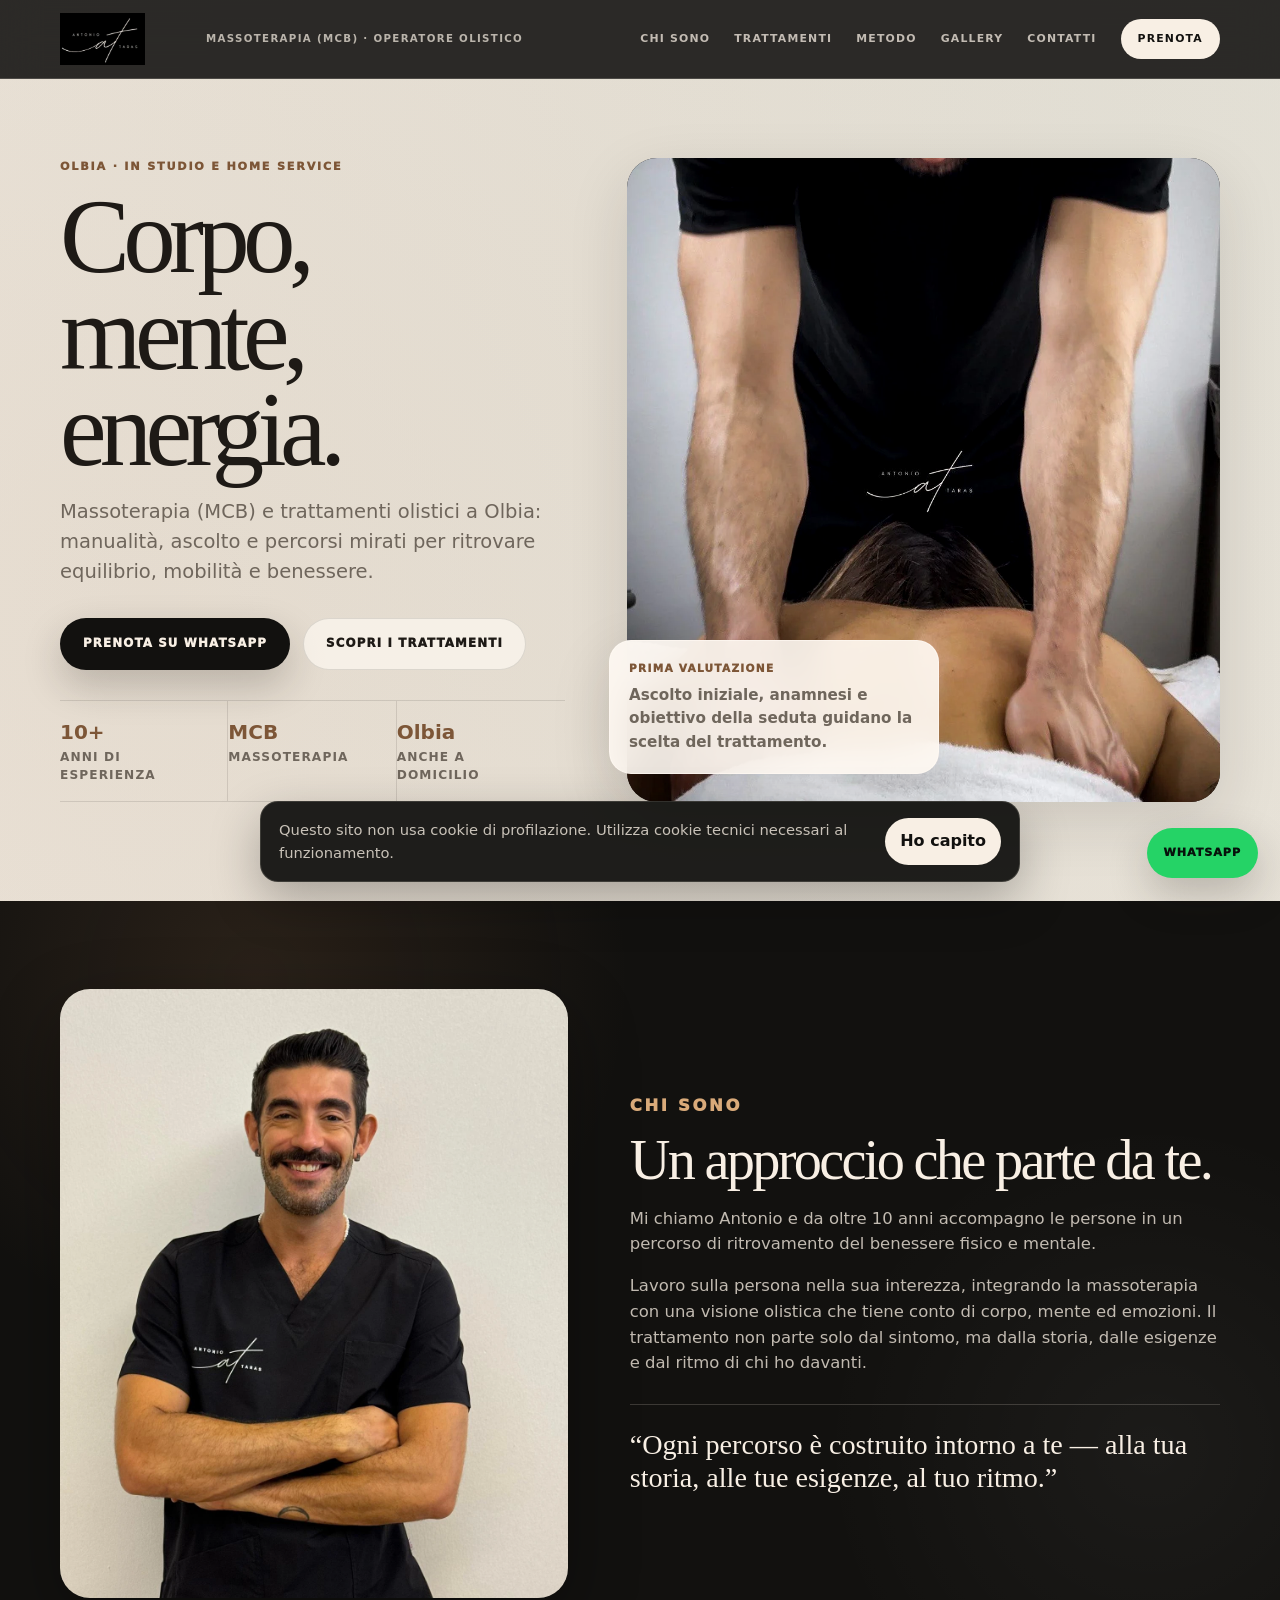
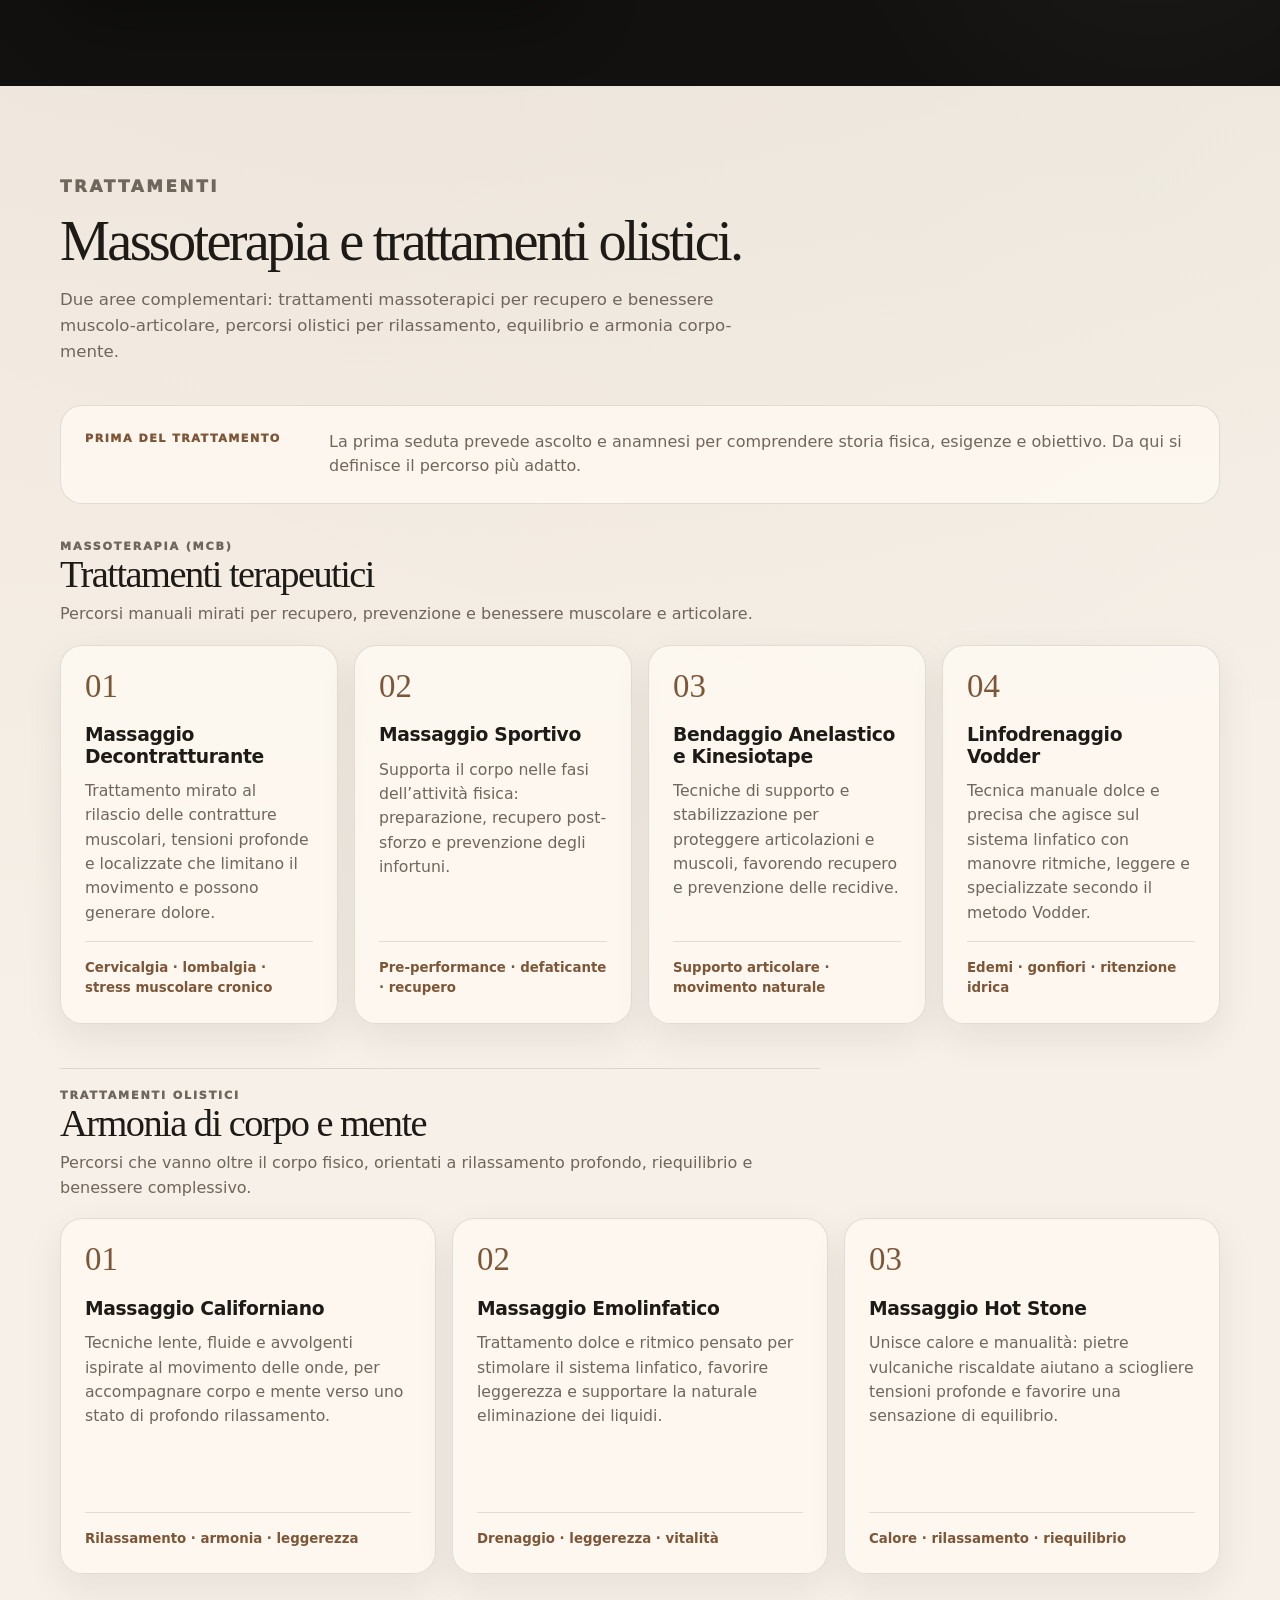
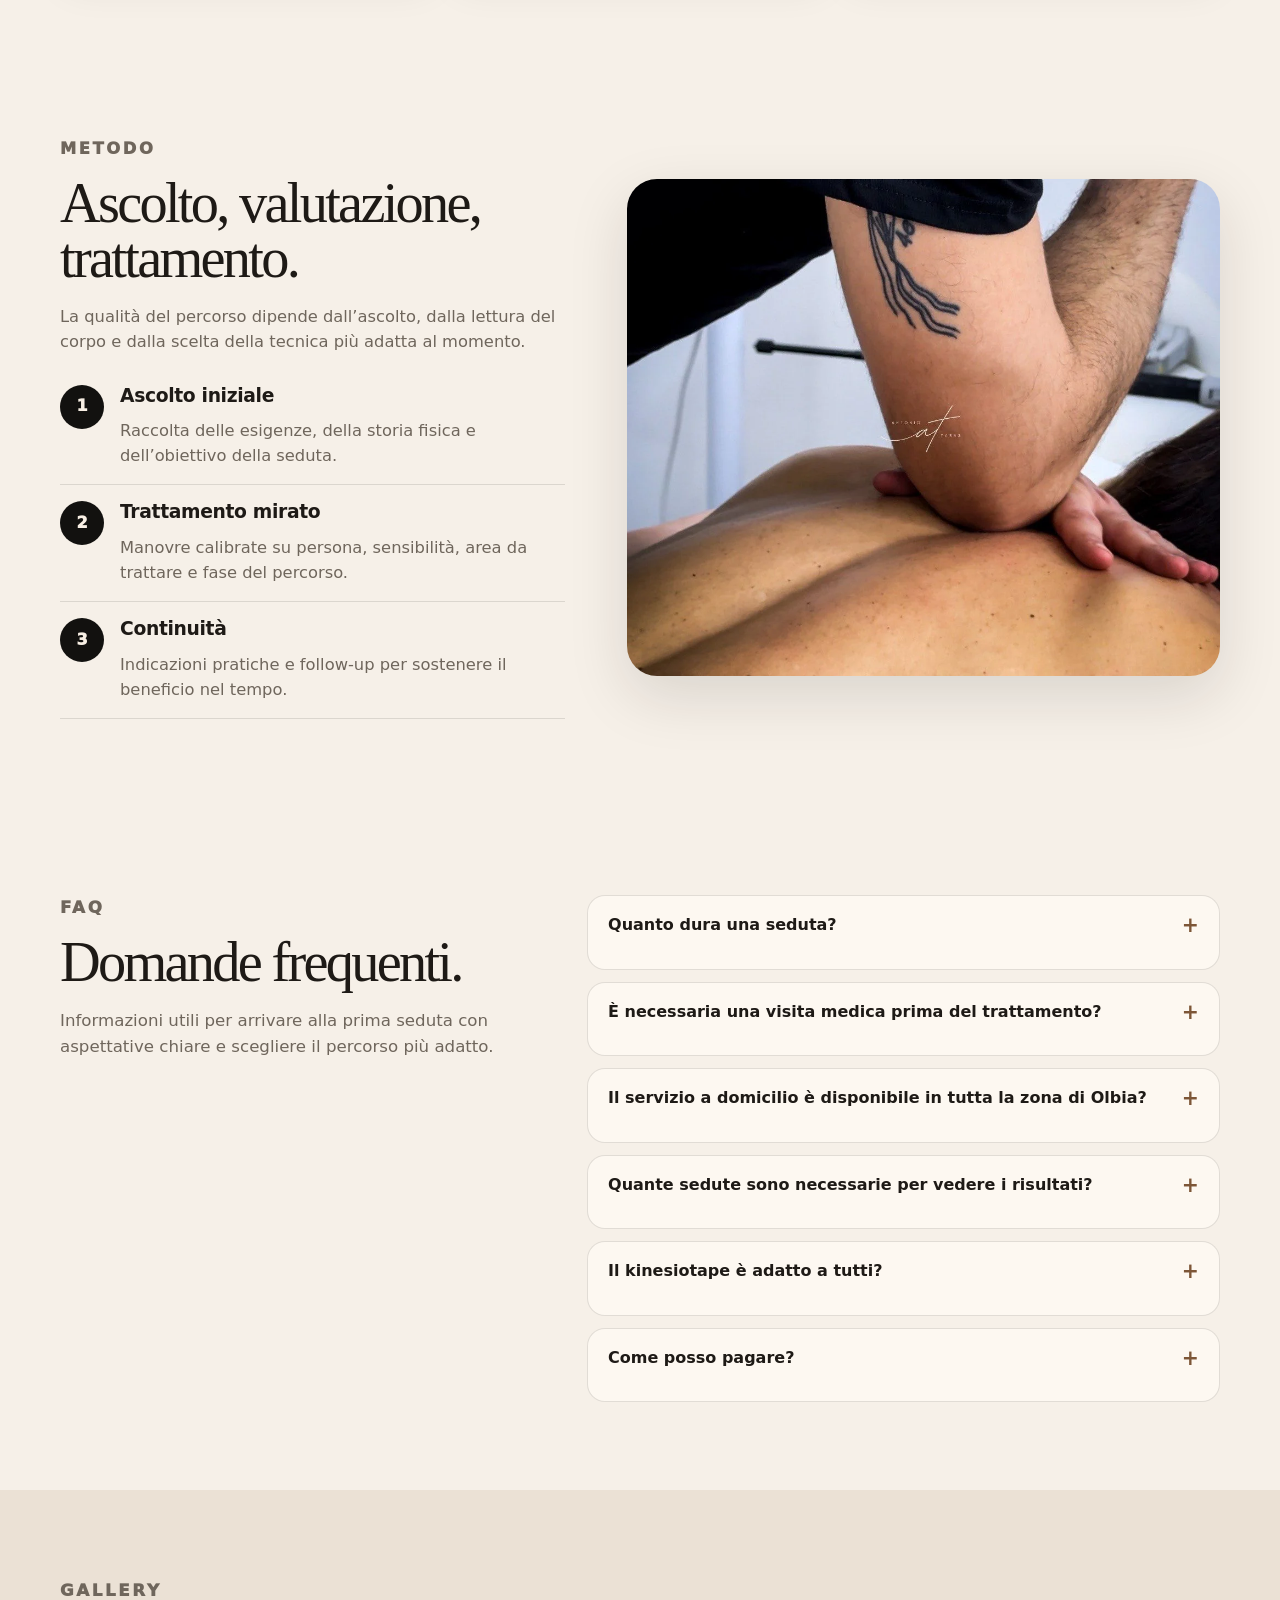
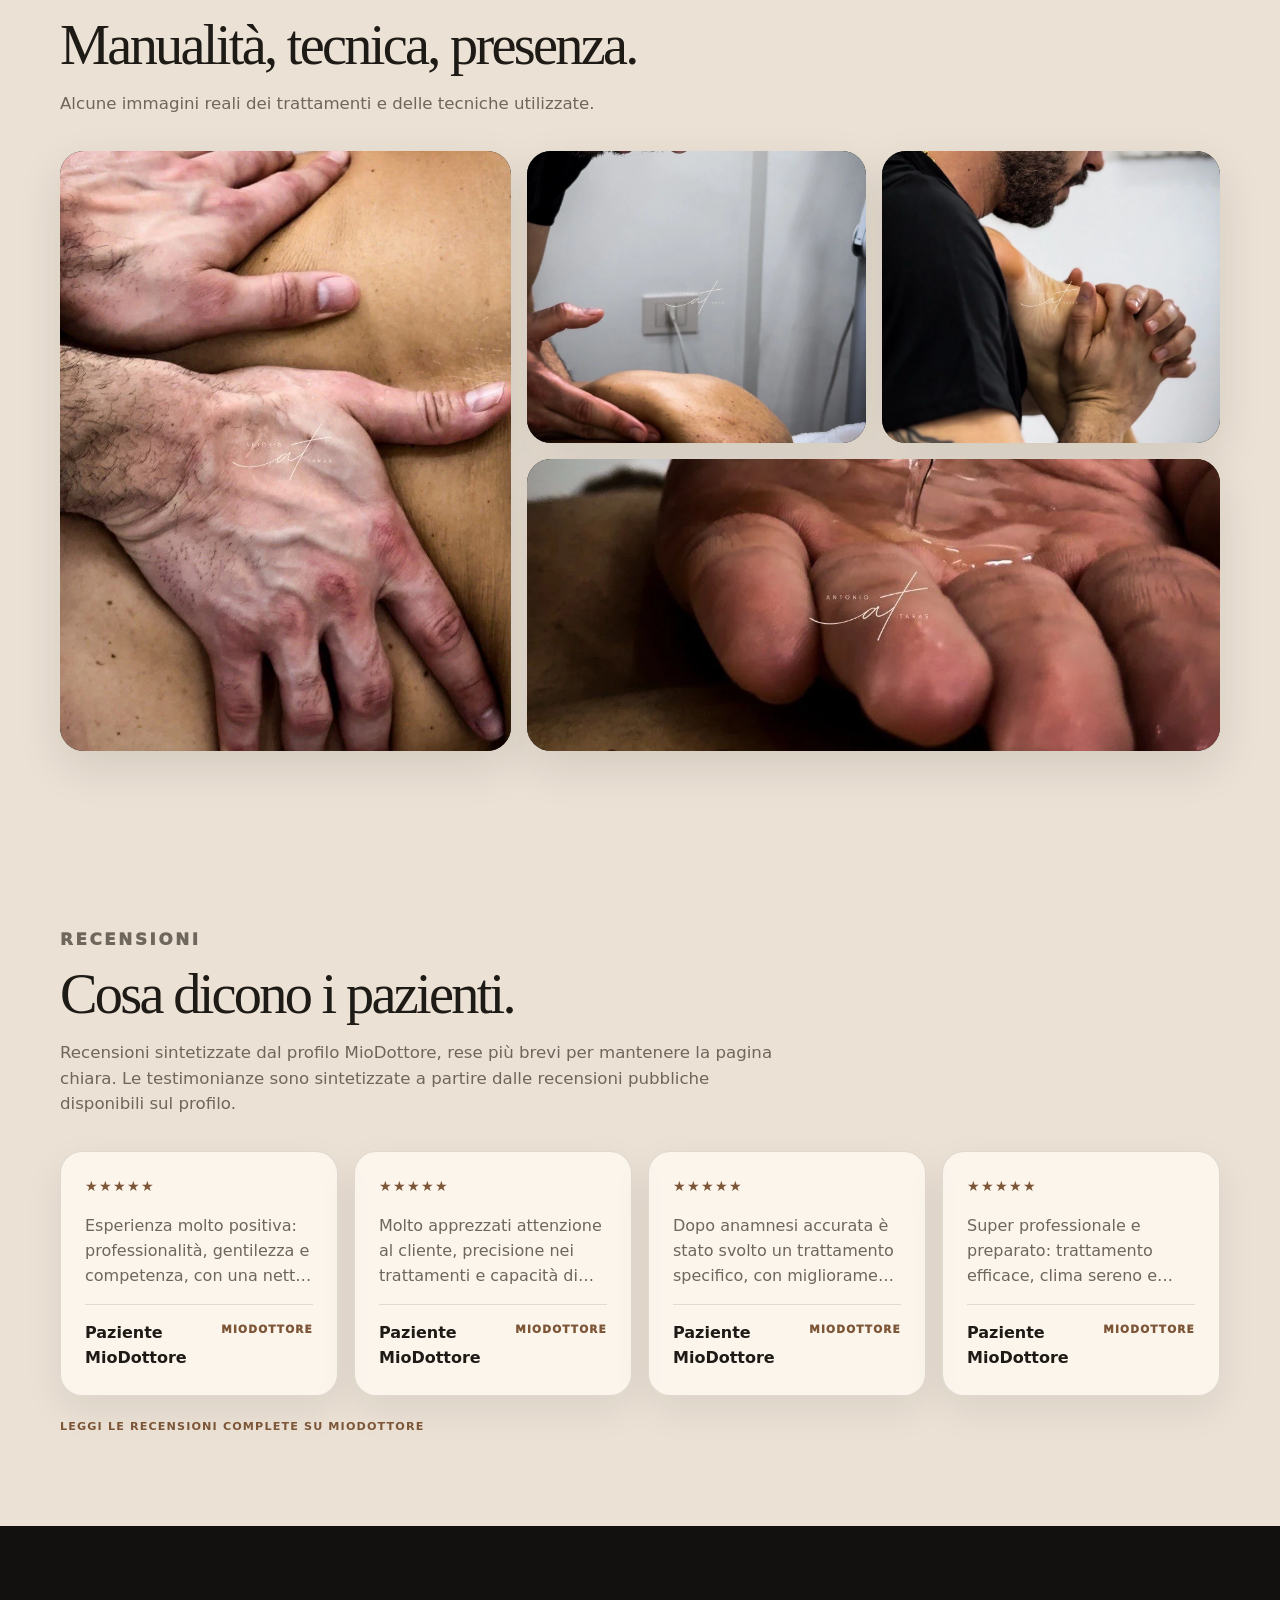
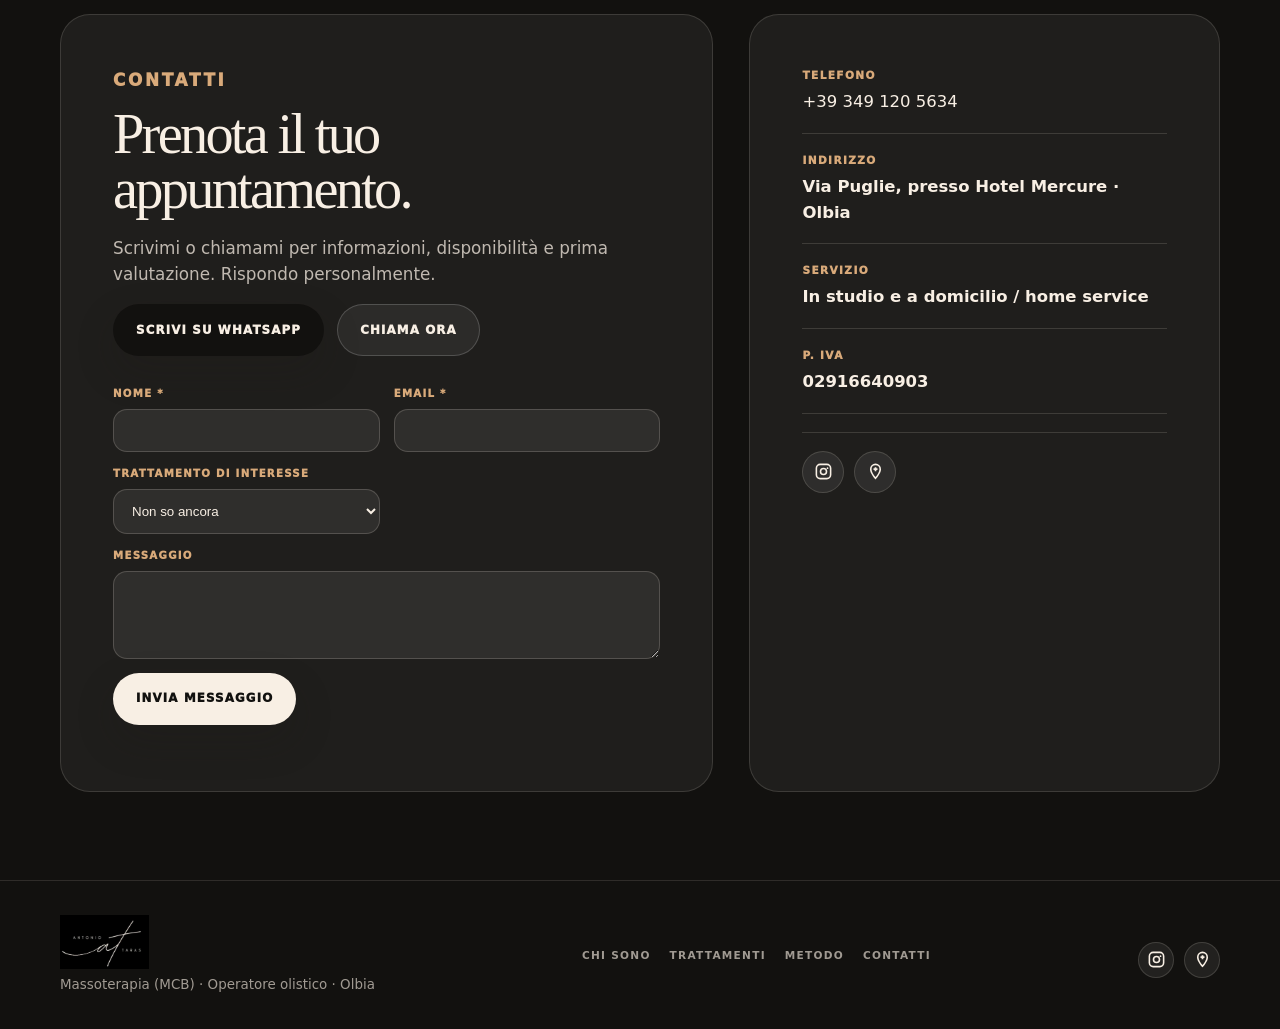
==== commit 26e85a4d: "refactor e syling" ====
--- a/index.html
+++ b/index.html
@@ -4,13 +4,13 @@
   <meta charset="UTF-8" />
   <meta name="viewport" content="width=device-width, initial-scale=1.0" />
 
-  <title>Antonio Taras | Massoterapia MCB e Benessere a Olbia</title>
-  <meta name="description" content="Antonio Taras, Massoterapia MCB e Operatore del Benessere a Olbia. Trattamenti decontratturanti, sportivi, linfodrenanti, mio-fasciali, bendaggio, kinesiotape, Reiki e home service." />
+  <title>Antonio Taras | Massoterapia (MCB) e operatore olistico a Olbia</title>
+  <meta name="description" content="Antonio Taras, Massoterapia (MCB) e operatore olistico a Olbia. Trattamenti decontratturanti, sportivi, linfodrenanti, mio-fasciali, bendaggio, kinesiotape, Reiki e home service." />
   <meta name="keywords" content="Antonio Taras, massoterapia Olbia, MCB Olbia, massaggio decontratturante Olbia, massaggio sportivo Olbia, linfodrenaggio Olbia, kinesiotape Olbia, Reiki Olbia, home service Olbia" />
   <meta name="author" content="Antonio Taras" />
 
   <meta property="og:title" content="Antonio Taras | Corpo · Mente · Energia" />
-  <meta property="og:description" content="Massoterapia MCB e trattamenti per il benessere a Olbia. Percorsi personalizzati, in studio e a domicilio." />
+  <meta property="og:description" content="Massoterapia (MCB) e trattamenti olistici a Olbia. Percorsi personalizzati, in studio e a domicilio." />
   <meta property="og:type" content="website" />
   <meta property="og:image" content="assets/antonio-treatment-2.webp" />
 
@@ -23,7 +23,7 @@
     <nav class="container navbar" aria-label="Navigazione principale">
       <a class="brand" href="#top" aria-label="Antonio Taras homepage">
         <img src="assets/logo-antonio-taras.webp" alt="Antonio Taras" />
-        <span>Massoterapia · MCB · Olbia</span>
+        <span>Massoterapia (MCB) · Operatore olistico</span>
       </a>
 
       <button class="nav-toggle" type="button" aria-label="Apri menu" aria-expanded="false">
@@ -37,7 +37,6 @@
         <a href="#metodo">Metodo</a>
         <a href="#gallery">Gallery</a>
         <a href="#contatti">Contatti</a>
-        <a href="privacy.html">Privacy Policy</a>
         <a class="nav-button" href="https://wa.me/393491205634?text=Ciao%20Antonio%2C%20vorrei%20prenotare%20un%20appuntamento" target="_blank" rel="noopener">Prenota</a>
       </div>
     </nav>
@@ -50,8 +49,8 @@
           <p class="eyebrow">Olbia · in studio e home service</p>
           <h1 id="hero-title">Corpo, mente, energia.</h1>
           <p class="hero-lead">
-            Massoterapia MCB e trattamenti per il benessere a Olbia: ascolto, manualità
-            e percorsi mirati per ritrovare equilibrio, mobilità e leggerezza.
+            Massoterapia (MCB) e trattamenti olistici a Olbia: manualità, ascolto
+            e percorsi mirati per ritrovare equilibrio, mobilità e benessere.
           </p>
 
           <div class="hero-actions">
@@ -81,7 +80,7 @@
           </div>
           <div class="hero-card">
             <span>Prima valutazione</span>
-            <p>Si parte da anamnesi, ascolto e obiettivo della seduta: poi si sceglie il trattamento più adatto.</p>
+            <p>Ascolto iniziale, anamnesi e obiettivo della seduta guidano la scelta del trattamento.</p>
           </div>
         </div>
       </div>
@@ -90,7 +89,7 @@
     <section class="section about-section" id="chi-sono">
       <div class="container about-grid">
         <div class="about-image reveal">
-          <img src="assets/antonio-treatment-1.webp" alt="Bendaggio kinesiotape spalla" />
+          <img src="assets/antonio-profile.webp" alt="Antonio Taras" />
         </div>
 
         <div class="about-copy reveal delay-1">
@@ -101,10 +100,9 @@
             ritrovamento del benessere fisico e mentale.
           </p>
           <p>
-            So quanto possa essere logorante vivere con tensioni accumulate, stress cronico
-            o un corpo che non si sente più “proprio”. Per questo il mio approccio non si limita
-            al sintomo: lavoro sulla persona nella sua interezza, integrando la massoterapia
-            con una visione olistica che tiene conto di corpo, mente ed emozioni.
+            Lavoro sulla persona nella sua interezza, integrando la massoterapia con una visione
+            olistica che tiene conto di corpo, mente ed emozioni. Il trattamento non parte solo dal
+            sintomo, ma dalla storia, dalle esigenze e dal ritmo di chi ho davanti.
           </p>
           <blockquote>
             “Ogni percorso è costruito intorno a te — alla tua storia, alle tue esigenze, al tuo ritmo.”
@@ -112,154 +110,123 @@
         </div>
       </div>
     </section>
-
-    <!-- RECENSIONI -->
-    <section class="section reviews-section" id="recensioni">
-      <div class="container">
-        <div class="section-head compact reveal">
-          <p class="eyebrow">Recensioni</p>
-          <h2>Cosa dicono i pazienti.</h2>
-          <p>
-            Recensioni reali da MioDottore, sintetizzate per mantenere la pagina chiara e leggibile.
-            Il profilo riporta oltre 50 recensioni verificate.
-          </p>
-        </div>
-
-        <div class="reviews-grid">
-          <article class="review-card reveal">
-            <div class="stars" aria-label="Valutazione 5 su 5">★★★★★</div>
-            <p>Esperienza molto positiva: professionalità, gentilezza e competenza, con una netta sensazione di benessere dopo il trattamento.</p>
-            <footer>
-              <strong>Paziente MioDottore</strong>
-              <span>MioDottore</span>
-            </footer>
-          </article>
-
-          <article class="review-card reveal delay-1">
-            <div class="stars" aria-label="Valutazione 5 su 5">★★★★★</div>
-            <p>Molto apprezzati attenzione al cliente, precisione nei trattamenti e capacità di mettere la persona a proprio agio.</p>
-            <footer>
-              <strong>Paziente MioDottore</strong>
-              <span>MioDottore</span>
-            </footer>
-          </article>
-
-          <article class="review-card reveal delay-2">
-            <div class="stars" aria-label="Valutazione 5 su 5">★★★★★</div>
-            <p>Dopo anamnesi accurata è stato svolto un trattamento specifico, con miglioramenti percepiti già dalle prime sedute.</p>
-            <footer>
-              <strong>Paziente MioDottore</strong>
-              <span>MioDottore</span>
-            </footer>
-          </article>
-
-          <article class="review-card reveal">
-            <div class="stars" aria-label="Valutazione 5 su 5">★★★★★</div>
-            <p>Super professionale e preparato: trattamento efficace, clima sereno e grande passione per il proprio lavoro.</p>
-            <footer>
-              <strong>Paziente MioDottore</strong>
-              <span>MioDottore</span>
-            </footer>
-          </article>
-        </div>
-
-        <a class="reviews-source" href="https://www.miodottore.it/antonio-taras/massofisioterapista/olbia" target="_blank" rel="noopener noreferrer">
-          Leggi le recensioni complete su MioDottore
-        </a>
-      </div>
-    </section>
-
 <section class="section services-section" id="servizi">
       <div class="container">
         <div class="section-head reveal">
           <p class="eyebrow">Trattamenti</p>
-          <h2>Trattamenti chiari, mirati, progressivi.</h2>
-          <p>
-            Massoterapia, supporto muscolare e percorsi di benessere integrati,
-            scelti in base alla valutazione iniziale e all’obiettivo della persona.
+          <h2>Massoterapia e trattamenti olistici.</h2>
+          <p>
+            Due aree complementari: trattamenti massoterapici per recupero e benessere muscolo-articolare,
+            percorsi olistici per rilassamento, equilibrio e armonia corpo-mente.
           </p>
         </div>
 
         <div class="notice reveal">
           <span>Prima del trattamento</span>
           <p>
-            Ogni percorso inizia con una valutazione approfondita e un’anamnesi generale:
-            storia fisica, eventuali problematiche pregresse ed esigenze specifiche.
-            Da qui nasce un trattamento personalizzato, efficace e sicuro.
+            La prima seduta prevede ascolto e anamnesi per comprendere storia fisica, esigenze e obiettivo. Da qui si definisce il percorso più adatto.
+          </p>
+        </div>
+
+        <div class="treatment-category reveal">
+          <p class="eyebrow">Massoterapia (MCB)</p>
+          <h3>Trattamenti terapeutici</h3>
+          <p>Percorsi manuali mirati per recupero, prevenzione e benessere muscolare e articolare.</p>
+        </div>
+
+        <div class="service-grid service-grid-four">
+          <article class="service-card reveal">
+            <span class="service-number">01</span>
+            <h3>Massaggio Decontratturante</h3>
+            <p>
+              Trattamento mirato al rilascio delle contratture muscolari, tensioni profonde e localizzate
+              che limitano il movimento e possono generare dolore.
+            </p>
+            <small>Cervicalgia · lombalgia · stress muscolare cronico</small>
+          </article>
+
+          <article class="service-card reveal delay-1">
+            <span class="service-number">02</span>
+            <h3>Massaggio Sportivo</h3>
+            <p>
+              Supporta il corpo nelle fasi dell’attività fisica: preparazione, recupero post-sforzo
+              e prevenzione degli infortuni.
+            </p>
+            <small>Pre-performance · defaticante · recupero</small>
+          </article>
+
+          <article class="service-card reveal delay-2">
+            <span class="service-number">03</span>
+            <h3>Bendaggio Anelastico e Kinesiotape</h3>
+            <p>
+              Tecniche di supporto e stabilizzazione per proteggere articolazioni e muscoli,
+              favorendo recupero e prevenzione delle recidive.
+            </p>
+            <small>Supporto articolare · movimento naturale</small>
+          </article>
+
+          <article class="service-card reveal">
+            <span class="service-number">04</span>
+            <h3>Linfodrenaggio Vodder</h3>
+            <p>
+              Tecnica manuale dolce e precisa che agisce sul sistema linfatico con manovre ritmiche,
+              leggere e specializzate secondo il metodo Vodder.
+            </p>
+            <small>Edemi · gonfiori · ritenzione idrica</small>
+          </article>
+        </div>
+
+        <div class="treatment-category olistic-category reveal">
+          <p class="eyebrow">Trattamenti olistici</p>
+          <h3>Armonia di corpo e mente</h3>
+          <p>
+            Percorsi che vanno oltre il corpo fisico, orientati a rilassamento profondo,
+            riequilibrio e benessere complessivo.
           </p>
         </div>
 
         <div class="service-grid">
           <article class="service-card reveal">
             <span class="service-number">01</span>
-            <h3>Massaggio Decontratturante</h3>
-            <p>
-              Trattamento mirato al rilascio delle contratture muscolari, tensioni profonde e localizzate
-              che limitano il movimento e possono generare dolore.
-            </p>
-            <small>Cervicalgia · lombalgia · stress muscolare cronico</small>
+            <h3>Massaggio Californiano</h3>
+            <p>
+              Tecniche lente, fluide e avvolgenti ispirate al movimento delle onde,
+              per accompagnare corpo e mente verso uno stato di profondo rilassamento.
+            </p>
+            <small>Rilassamento · armonia · leggerezza</small>
           </article>
 
           <article class="service-card reveal delay-1">
             <span class="service-number">02</span>
-            <h3>Massaggio Sportivo</h3>
-            <p>
-              Supporta il corpo nelle diverse fasi dell’attività fisica: preparazione,
-              recupero post-sforzo e prevenzione degli infortuni.
-            </p>
-            <small>Pre-performance · defaticante · recupero</small>
+            <h3>Massaggio Emolinfatico</h3>
+            <p>
+              Trattamento dolce e ritmico pensato per stimolare il sistema linfatico,
+              favorire leggerezza e supportare la naturale eliminazione dei liquidi.
+            </p>
+            <small>Drenaggio · leggerezza · vitalità</small>
           </article>
 
           <article class="service-card reveal delay-2">
             <span class="service-number">03</span>
-            <h3>Bendaggio e Kinesiotape</h3>
-            <p>
-              Tecniche di supporto e stabilizzazione per proteggere articolazioni e muscoli,
-              accelerare il recupero e prevenire recidive.
-            </p>
-            <small>Supporto articolare · movimento naturale</small>
-          </article>
-
-          <article class="service-card reveal">
-            <span class="service-number">04</span>
-            <h3>Linfodrenaggio Vodder</h3>
-            <p>
-              Tecnica manuale dolce e precisa che agisce sul sistema linfatico attraverso
-              manovre ritmiche, leggere e altamente specializzate.
-            </p>
-            <small>Edemi · gonfiori · ritenzione idrica</small>
-          </article>
-
-          <article class="service-card reveal delay-1">
-            <span class="service-number">05</span>
-            <h3>Massaggio Californiano</h3>
-            <p>
-              Tecniche lente, fluide e avvolgenti ispirate al movimento delle onde,
-              pensate per accompagnare corpo e mente verso un rilassamento profondo.
-            </p>
-            <small>Rilassamento · armonia · leggerezza</small>
-          </article>
-
-          <article class="service-card reveal delay-2">
-            <span class="service-number">06</span>
-            <h3>Hot Stone ed Emolinfatico</h3>
-            <p>
-              Percorsi dedicati a rilassamento, calore, stimolazione linfatica e sensazione
-              di benessere globale.
-            </p>
-            <small>Calore · drenaggio · riequilibrio</small>
-          </article>
-        </div>
-      </div>
-    </section>
+            <h3>Massaggio Hot Stone</h3>
+            <p>
+              Unisce calore e manualità: pietre vulcaniche riscaldate aiutano a sciogliere
+              tensioni profonde e favorire una sensazione di equilibrio.
+            </p>
+            <small>Calore · rilassamento · riequilibrio</small>
+          </article>
+        </div>
+      </div>
+    </section>
+
 <section class="section method-section" id="metodo">
       <div class="container method-grid">
         <div class="method-copy reveal">
           <p class="eyebrow">Metodo</p>
           <h2>Ascolto, valutazione, trattamento.</h2>
           <p>
-            La qualità del percorso non dipende solo dalla tecnica, ma dalla capacità di leggere
-            il corpo nel suo insieme e scegliere il trattamento più adatto al momento.
+            La qualità del percorso dipende dall’ascolto, dalla lettura del corpo e dalla scelta
+            della tecnica più adatta al momento.
           </p>
 
           <div class="steps">
@@ -338,7 +305,7 @@
           <button class="faq-item" type="button">
             <span>Come posso pagare?</span>
             <strong>+</strong>
-            <p>Il pagamento può essere concordato al momento della prenotazione. Per informazioni aggiornate su modalità disponibili e ricevuta è meglio chiedere direttamente via WhatsApp.</p>
+            <p>Le modalità di pagamento vengono confermate al momento della prenotazione. Per informazioni aggiornate è possibile scrivere direttamente su WhatsApp.</p>
           </button>
         </div>
       </div>
@@ -368,6 +335,61 @@
         </div>
       </div>
     </section>
+<!-- RECENSIONI -->
+    <section class="section reviews-section" id="recensioni">
+      <div class="container">
+        <div class="section-head compact reveal">
+          <p class="eyebrow">Recensioni</p>
+          <h2>Cosa dicono i pazienti.</h2>
+          <p>
+            Recensioni sintetizzate dal profilo MioDottore, rese più brevi per mantenere la pagina chiara.
+            Le testimonianze sono sintetizzate a partire dalle recensioni pubbliche disponibili sul profilo.
+          </p>
+        </div>
+
+        <div class="reviews-grid">
+          <article class="review-card reveal">
+            <div class="stars" aria-label="Valutazione 5 su 5">★★★★★</div>
+            <p>Esperienza molto positiva: professionalità, gentilezza e competenza, con una netta sensazione di benessere dopo il trattamento.</p>
+            <footer>
+              <strong>Paziente MioDottore</strong>
+              <span>MioDottore</span>
+            </footer>
+          </article>
+
+          <article class="review-card reveal delay-1">
+            <div class="stars" aria-label="Valutazione 5 su 5">★★★★★</div>
+            <p>Molto apprezzati attenzione al cliente, precisione nei trattamenti e capacità di mettere la persona a proprio agio.</p>
+            <footer>
+              <strong>Paziente MioDottore</strong>
+              <span>MioDottore</span>
+            </footer>
+          </article>
+
+          <article class="review-card reveal delay-2">
+            <div class="stars" aria-label="Valutazione 5 su 5">★★★★★</div>
+            <p>Dopo anamnesi accurata è stato svolto un trattamento specifico, con miglioramenti percepiti già dalle prime sedute.</p>
+            <footer>
+              <strong>Paziente MioDottore</strong>
+              <span>MioDottore</span>
+            </footer>
+          </article>
+
+          <article class="review-card reveal">
+            <div class="stars" aria-label="Valutazione 5 su 5">★★★★★</div>
+            <p>Super professionale e preparato: trattamento efficace, clima sereno e grande passione per il proprio lavoro.</p>
+            <footer>
+              <strong>Paziente MioDottore</strong>
+              <span>MioDottore</span>
+            </footer>
+          </article>
+        </div>
+
+        <a class="reviews-source" href="https://www.miodottore.it/antonio-taras/massofisioterapista/olbia" target="_blank" rel="noopener noreferrer">
+          Leggi le recensioni complete su MioDottore
+        </a>
+      </div>
+    </section>
 
     <section class="section final-section" id="contatti">
       <div class="container final-grid">
@@ -375,8 +397,7 @@
           <p class="eyebrow">Contatti</p>
           <h2>Prenota il tuo appuntamento.</h2>
           <p>
-            Scrivimi o chiamami per informazioni, disponibilità e prima valutazione.
-            Rispondo personalmente.
+            Scrivimi o chiamami per informazioni, disponibilità e prima valutazione. Rispondo personalmente.
           </p>
 
           <div class="hero-actions">
@@ -384,11 +405,11 @@
             <a class="button button-secondary dark" href="tel:+393491205634">Chiama ora</a>
           </div>
           <!-- FORM CONTATTO -->
-          <form class="contact-form" action="https://formspree.io/f/mnjrjero" method="POST" data-contact-form>
+          <form class="contact-form" action="https://formspree.io/f/xnjrpneg" method="POST" data-contact-form>
             
             <div class="form-row"><label for="nome">Nome *</label><input id="nome" name="nome" type="text" autocomplete="name" required /></div>
             <div class="form-row"><label for="email">Email *</label><input id="email" name="email" type="email" autocomplete="email" required /></div>
-            <div class="form-row"><label for="trattamento">Trattamento di interesse</label><select id="trattamento" name="trattamento"><option value="Non so ancora">Non so ancora</option><option value="Massaggio Decontratturante">Massaggio Decontratturante</option><option value="Massaggio Sportivo">Massaggio Sportivo</option><option value="Bendaggio e Kinesiotape">Bendaggio e Kinesiotape</option><option value="Linfodrenaggio Vodder">Linfodrenaggio Vodder</option><option value="Massaggio Californiano">Massaggio Californiano</option><option value="Hot Stone / Emolinfatico">Hot Stone / Emolinfatico</option></select></div>
+            <div class="form-row"><label for="trattamento">Trattamento di interesse</label><select id="trattamento" name="trattamento"><option value="Non so ancora">Non so ancora</option><option value="Massaggio Decontratturante">Massaggio Decontratturante</option><option value="Massaggio Sportivo">Massaggio Sportivo</option><option value="Bendaggio e Kinesiotape">Bendaggio e Kinesiotape</option><option value="Linfodrenaggio Vodder">Linfodrenaggio Vodder</option><option value="Massaggio Californiano">Massaggio Californiano</option><option value="Massaggio Hot Stone">Massaggio Hot Stone</option></select></div>
             <div class="form-row full"><label for="messaggio">Messaggio</label><textarea id="messaggio" name="messaggio" rows="4"></textarea></div>
             <button class="button button-primary form-submit" type="submit">Invia messaggio</button>
             <p class="form-message" data-form-message aria-live="polite"></p>
@@ -402,8 +423,8 @@
             <a href="tel:+393491205634">+39 349 120 5634</a>
           </div>
           <div>
-            <span>Zona</span>
-            <strong>Olbia</strong>
+            <span>Indirizzo</span>
+            <strong>Via Puglie, presso Hotel Mercure · Olbia</strong>
           </div>
           <div>
             <span>Servizio</span>
@@ -413,12 +434,15 @@
             <span>P. IVA</span>
             <strong>02916640903</strong>
           </div>
-          <!-- TODO aggiornare URL social reali -->
-          <div class="social-links contact-social" aria-label="Link social Antonio Taras">
-            <a href="#" target="_blank" rel="noopener noreferrer" aria-label="Instagram"><svg viewBox="0 0 24 24"><path d="M7.8 2h8.4A5.8 5.8 0 0 1 22 7.8v8.4A5.8 5.8 0 0 1 16.2 22H7.8A5.8 5.8 0 0 1 2 16.2V7.8A5.8 5.8 0 0 1 7.8 2Zm0 2A3.8 3.8 0 0 0 4 7.8v8.4A3.8 3.8 0 0 0 7.8 20h8.4a3.8 3.8 0 0 0 3.8-3.8V7.8A3.8 3.8 0 0 0 16.2 4H7.8Zm4.2 3.2A4.8 4.8 0 1 1 7.2 12 4.8 4.8 0 0 1 12 7.2Zm0 2A2.8 2.8 0 1 0 14.8 12 2.8 2.8 0 0 0 12 9.2Z"/></svg></a>
-            <a href="#" target="_blank" rel="noopener noreferrer" aria-label="Facebook"><svg viewBox="0 0 24 24"><path d="M14 8.5V6.9c0-.8.2-1.3 1.3-1.3H17V2.2c-.8-.1-1.7-.2-2.5-.2-2.5 0-4.3 1.5-4.3 4.4v2.1H7.4V12h2.8v10H14V12h2.8l.5-3.5H14Z"/></svg></a>
-            <a href="https://wa.me/393491205634?text=Ciao%20Antonio%2C%20vorrei%20prenotare%20un%20appuntamento" target="_blank" rel="noopener noreferrer" aria-label="WhatsApp"><svg viewBox="0 0 24 24"><path d="M20.5 3.5A11.8 11.8 0 0 0 2.2 18.1L1 23l5-1.2A11.8 11.8 0 0 0 20.5 3.5ZM12 20a8 8 0 1 1 0-16 8 8 0 0 1 0 16Z"/></svg></a>
-          </div>
+
+            <div class="social-links contact-social" aria-label="Link Antonio Taras">
+              <a href="https://www.instagram.com/antoniotaras_massoterapia?igsh=ZXh5aWlnYzRiZzVm" target="_blank" rel="noopener noreferrer" aria-label="Instagram">
+                <svg viewBox="0 0 24 24" aria-hidden="true"><path d="M7.8 2h8.4A5.8 5.8 0 0 1 22 7.8v8.4A5.8 5.8 0 0 1 16.2 22H7.8A5.8 5.8 0 0 1 2 16.2V7.8A5.8 5.8 0 0 1 7.8 2Zm0 2A3.8 3.8 0 0 0 4 7.8v8.4A3.8 3.8 0 0 0 7.8 20h8.4a3.8 3.8 0 0 0 3.8-3.8V7.8A3.8 3.8 0 0 0 16.2 4H7.8Zm4.2 3.2A4.8 4.8 0 1 1 7.2 12 4.8 4.8 0 0 1 12 7.2Zm0 2A2.8 2.8 0 1 0 14.8 12 2.8 2.8 0 0 0 12 9.2ZM17.1 6.7a1.1 1.1 0 1 1-1.1 1.1 1.1 1.1 0 0 1 1.1-1.1Z"/></svg>
+              </a>
+              <a href="https://www.miodottore.it/antonio-taras/massofisioterapista/olbia" target="_blank" rel="noopener noreferrer" aria-label="MioDottore">
+                <svg viewBox="0 0 24 24" aria-hidden="true"><path d="M12 2a7 7 0 0 0-7 7c0 5.3 7 13 7 13s7-7.7 7-13a7 7 0 0 0-7-7Zm0 17.1C9.9 16.5 7 12.1 7 9a5 5 0 0 1 10 0c0 3.1-2.9 7.5-5 10.1ZM14.5 8h-1.4V6.6h-2.2V8H9.5v2.2h1.4v1.4h2.2v-1.4h1.4V8Z"/></svg>
+              </a>
+            </div>
         </div>
       </div>
     </section>
@@ -432,7 +456,7 @@
     <div class="container footer-inner">
       <div>
         <img src="assets/logo-antonio-taras.webp" alt="Antonio Taras" />
-        <p>Massoterapia · MCB · Operatore del Benessere · Olbia</p>
+        <p>Massoterapia (MCB) · Operatore olistico · Olbia</p>
       </div>
       <nav aria-label="Link footer">
         <a href="#chi-sono">Chi sono</a>
@@ -440,13 +464,15 @@
         <a href="#metodo">Metodo</a>
         <a href="#contatti">Contatti</a>
       </nav>
-      
-          <!-- TODO aggiornare URL social reali -->
-          <div class="social-links footer-social" aria-label="Social footer">
-            <a href="#" target="_blank" rel="noopener noreferrer" aria-label="Instagram"><svg viewBox="0 0 24 24"><path d="M7.8 2h8.4A5.8 5.8 0 0 1 22 7.8v8.4A5.8 5.8 0 0 1 16.2 22H7.8A5.8 5.8 0 0 1 2 16.2V7.8A5.8 5.8 0 0 1 7.8 2Zm0 2A3.8 3.8 0 0 0 4 7.8v8.4A3.8 3.8 0 0 0 7.8 20h8.4a3.8 3.8 0 0 0 3.8-3.8V7.8A3.8 3.8 0 0 0 16.2 4H7.8Zm4.2 3.2A4.8 4.8 0 1 1 7.2 12 4.8 4.8 0 0 1 12 7.2Zm0 2A2.8 2.8 0 1 0 14.8 12 2.8 2.8 0 0 0 12 9.2Z"/></svg></a>
-            <a href="#" target="_blank" rel="noopener noreferrer" aria-label="Facebook"><svg viewBox="0 0 24 24"><path d="M14 8.5V6.9c0-.8.2-1.3 1.3-1.3H17V2.2c-.8-.1-1.7-.2-2.5-.2-2.5 0-4.3 1.5-4.3 4.4v2.1H7.4V12h2.8v10H14V12h2.8l.5-3.5H14Z"/></svg></a>
-            <a href="https://wa.me/393491205634?text=Ciao%20Antonio%2C%20vorrei%20prenotare%20un%20appuntamento" target="_blank" rel="noopener noreferrer" aria-label="WhatsApp"><svg viewBox="0 0 24 24"><path d="M20.5 3.5A11.8 11.8 0 0 0 2.2 18.1L1 23l5-1.2A11.8 11.8 0 0 0 20.5 3.5ZM12 20a8 8 0 1 1 0-16 8 8 0 0 1 0 16Z"/></svg></a>
-          </div>
+
+            <div class="social-links footer-social" aria-label="Link footer Antonio Taras">
+              <a href="https://www.instagram.com/antoniotaras_massoterapia?igsh=ZXh5aWlnYzRiZzVm" target="_blank" rel="noopener noreferrer" aria-label="Instagram">
+                <svg viewBox="0 0 24 24" aria-hidden="true"><path d="M7.8 2h8.4A5.8 5.8 0 0 1 22 7.8v8.4A5.8 5.8 0 0 1 16.2 22H7.8A5.8 5.8 0 0 1 2 16.2V7.8A5.8 5.8 0 0 1 7.8 2Zm0 2A3.8 3.8 0 0 0 4 7.8v8.4A3.8 3.8 0 0 0 7.8 20h8.4a3.8 3.8 0 0 0 3.8-3.8V7.8A3.8 3.8 0 0 0 16.2 4H7.8Zm4.2 3.2A4.8 4.8 0 1 1 7.2 12 4.8 4.8 0 0 1 12 7.2Zm0 2A2.8 2.8 0 1 0 14.8 12 2.8 2.8 0 0 0 12 9.2ZM17.1 6.7a1.1 1.1 0 1 1-1.1 1.1 1.1 1.1 0 0 1 1.1-1.1Z"/></svg>
+              </a>
+              <a href="https://www.miodottore.it/antonio-taras/massofisioterapista/olbia" target="_blank" rel="noopener noreferrer" aria-label="MioDottore">
+                <svg viewBox="0 0 24 24" aria-hidden="true"><path d="M12 2a7 7 0 0 0-7 7c0 5.3 7 13 7 13s7-7.7 7-13a7 7 0 0 0-7-7Zm0 17.1C9.9 16.5 7 12.1 7 9a5 5 0 0 1 10 0c0 3.1-2.9 7.5-5 10.1ZM14.5 8h-1.4V6.6h-2.2V8H9.5v2.2h1.4v1.4h2.2v-1.4h1.4V8Z"/></svg>
+              </a>
+            </div>
     </div>
   </footer>
 
@@ -458,11 +484,12 @@
   {
     "@context": "https://schema.org",
     "@type": "HealthAndBeautyBusiness",
-    "name": "Antonio Taras - Massoterapia MCB e Operatore del Benessere",
-    "description": "Massoterapia MCB, trattamenti terapeutici e olistici a Olbia.",
+    "name": "Antonio Taras - Massoterapia (MCB) e Operatore Olistico",
+    "description": "Massoterapia (MCB) e trattamenti olistici a Olbia.",
     "telephone": "+393491205634",
     "address": {
       "@type": "PostalAddress",
+      "streetAddress": "Via Puglie, presso Hotel Mercure",
       "addressLocality": "Olbia",
       "addressRegion": "Sardegna",
       "addressCountry": "IT"
--- a/styles.css
+++ b/styles.css
@@ -16,3 +16,78 @@
   font-size: 0.70rem;
 }
 
+
+/* Change request refinements */
+
+.treatment-category {
+  margin: 34px 0 18px;
+  max-width: 760px;
+}
+
+.treatment-category h3 {
+  margin-bottom: 8px;
+  font-family: Georgia, "Times New Roman", serif;
+  font-size: clamp(1.9rem, 3vw, 2.9rem);
+  line-height: 1;
+  letter-spacing: -0.04em;
+  font-weight: 400;
+}
+
+.treatment-category p {
+  color: var(--muted);
+  margin-bottom: 0;
+}
+
+.olistic-category {
+  padding-top: 18px;
+  margin-top: 44px;
+  border-top: 1px solid var(--line);
+}
+
+.service-grid-four {
+  grid-template-columns: repeat(4, minmax(0, 1fr));
+}
+
+.service-grid-four .service-card {
+  min-height: 340px;
+}
+
+@media (max-width: 1120px) {
+  .service-grid-four {
+    grid-template-columns: repeat(2, minmax(0, 1fr));
+  }
+}
+
+@media (max-width: 760px) {
+  .service-grid-four {
+    grid-template-columns: 1fr;
+  }
+
+  .treatment-category {
+    margin-top: 28px;
+  }
+
+  .olistic-category {
+    margin-top: 34px;
+  }
+}
+
+
+
+/* Final profile photo update */
+.about-image img {
+  object-position: center top;
+}
+
+@media (min-width: 761px) {
+  .about-image img {
+    aspect-ratio: 4 / 4.8;
+  }
+}
+
+@media (max-width: 760px) {
+  .about-image img {
+    aspect-ratio: 4 / 4.4;
+    object-position: center 12%;
+  }
+}
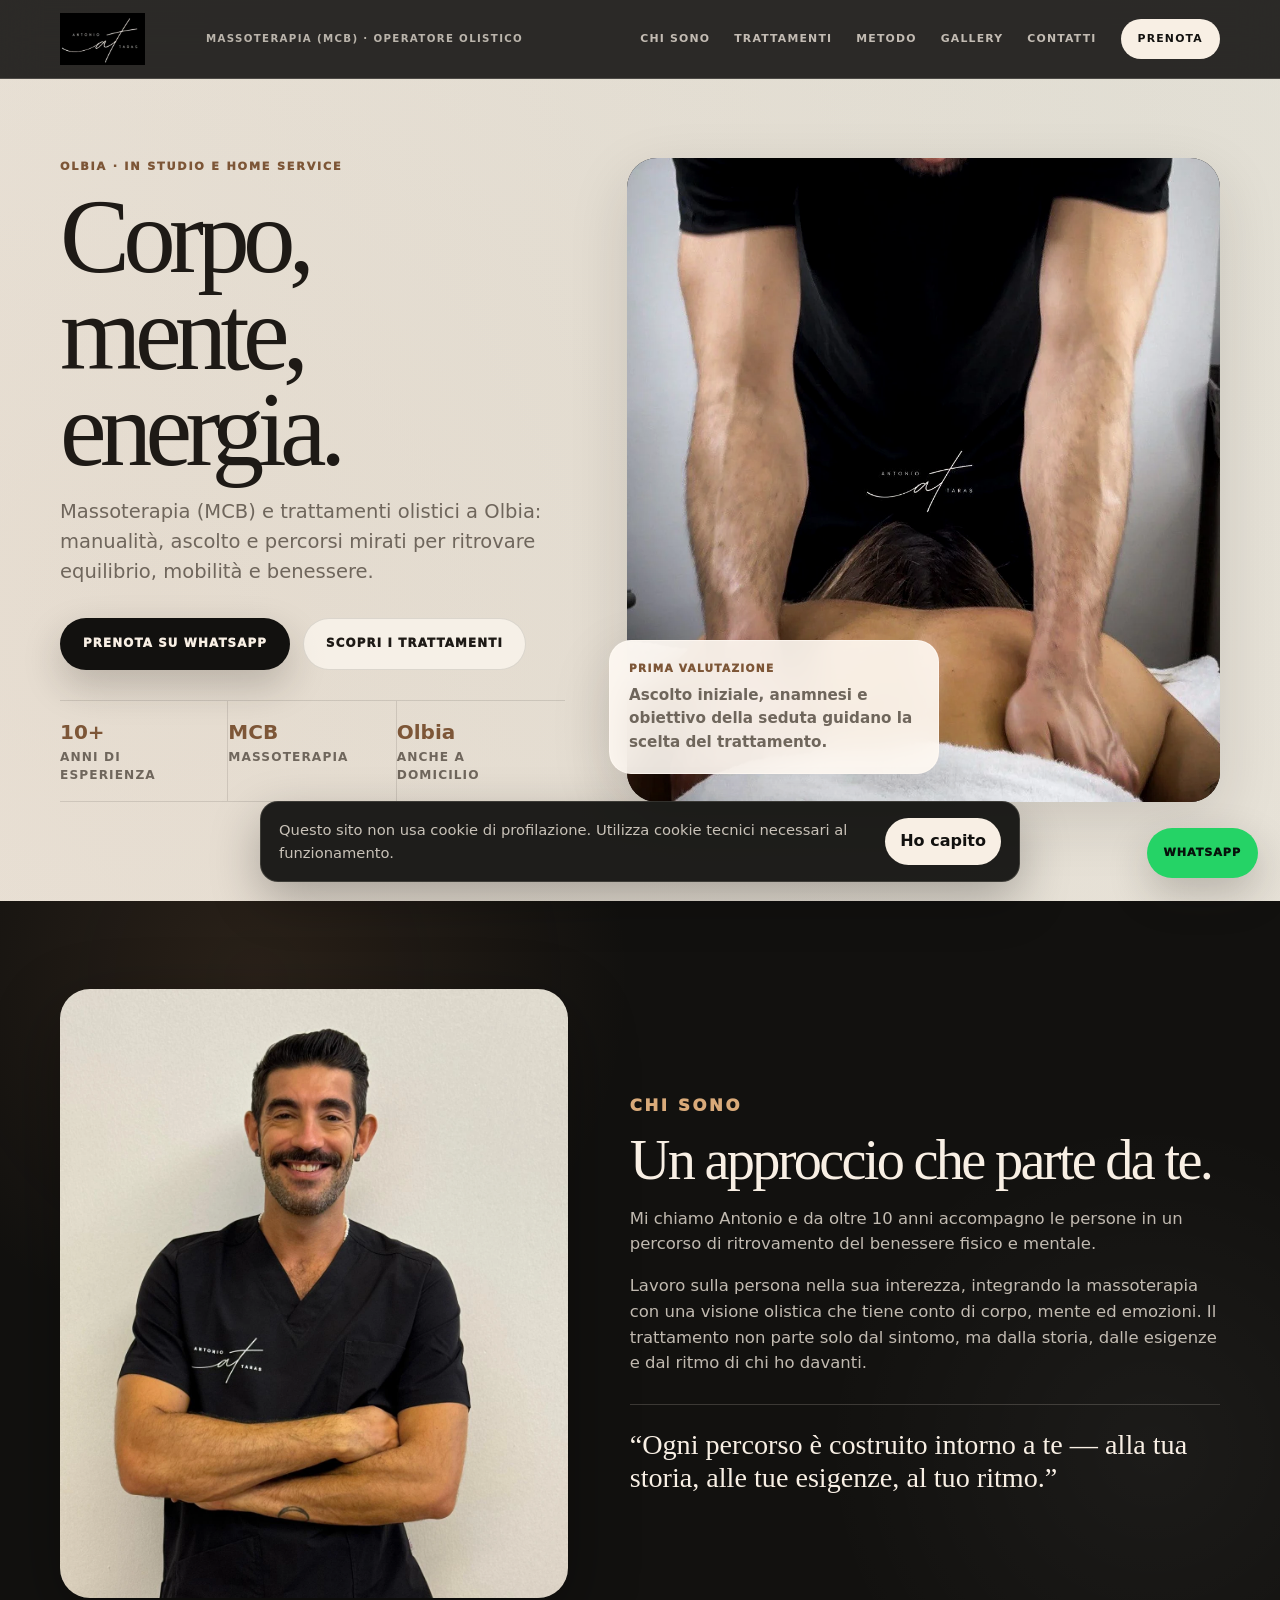
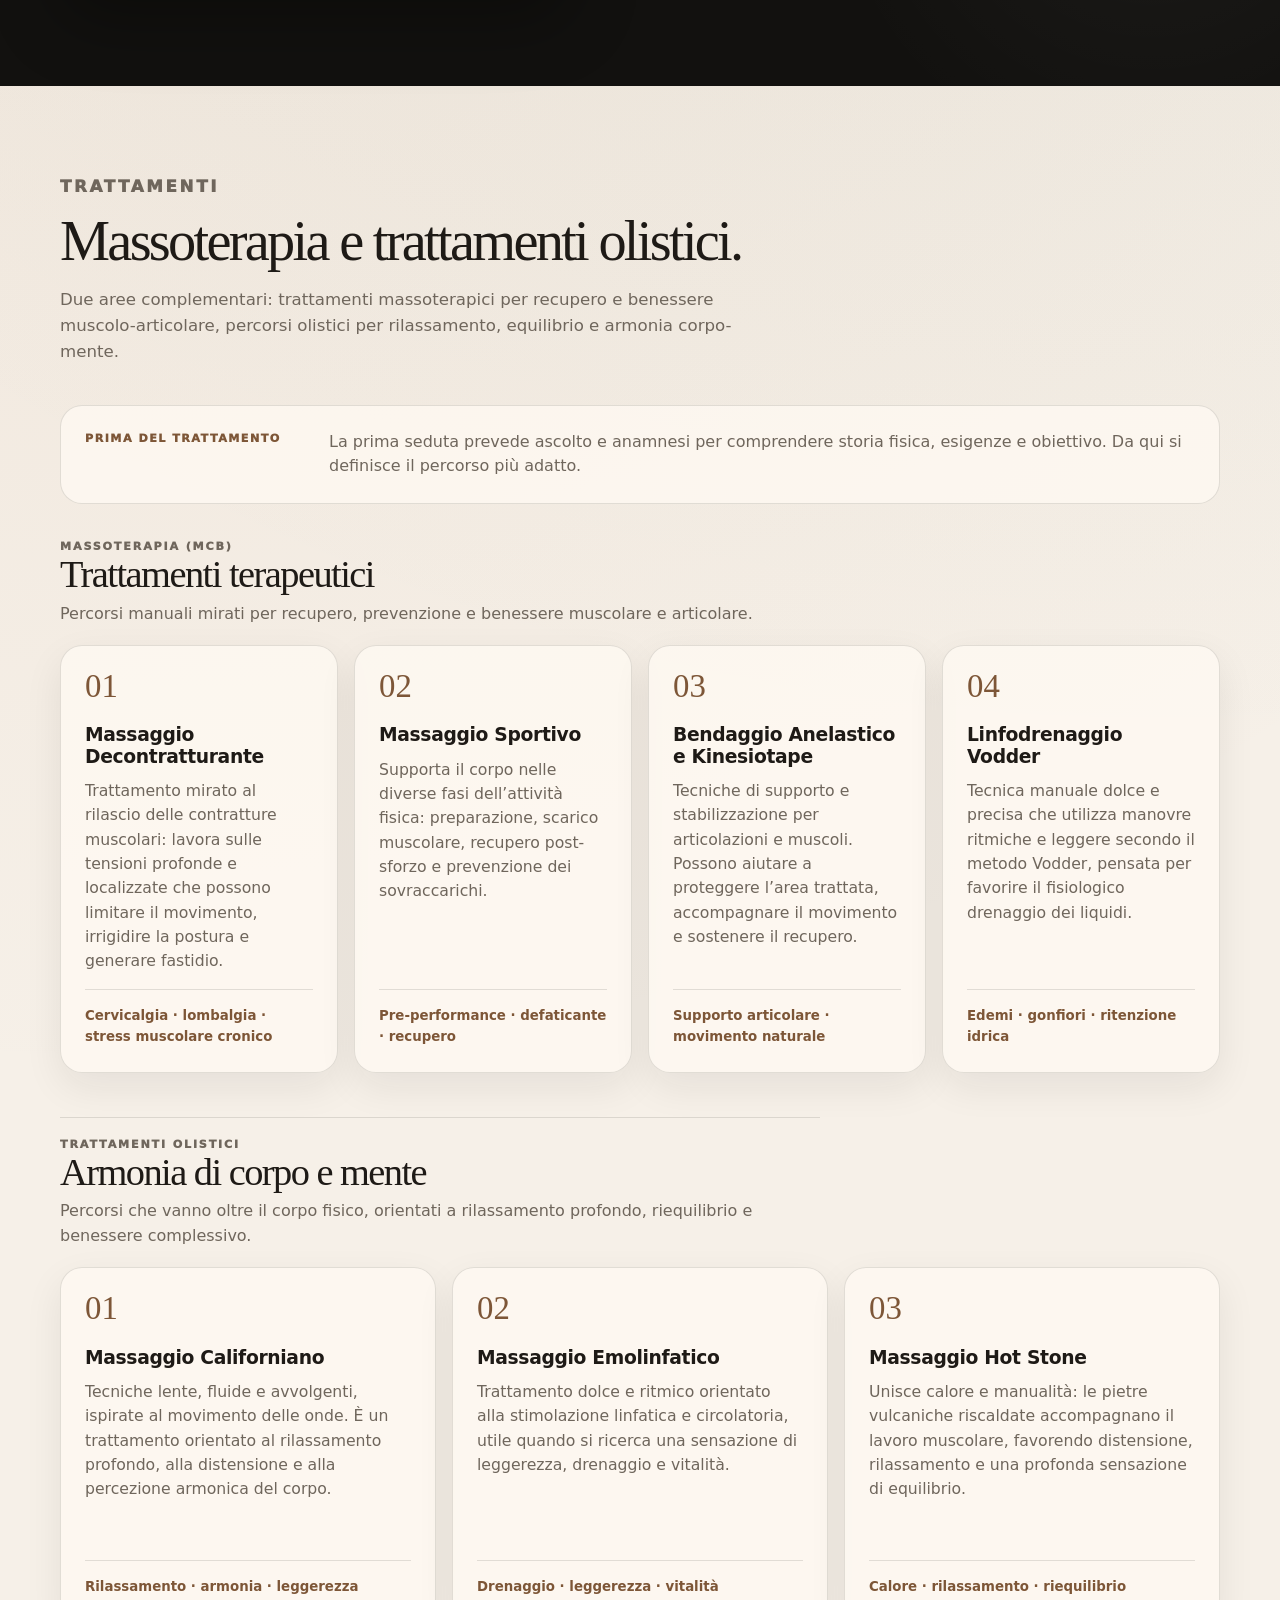
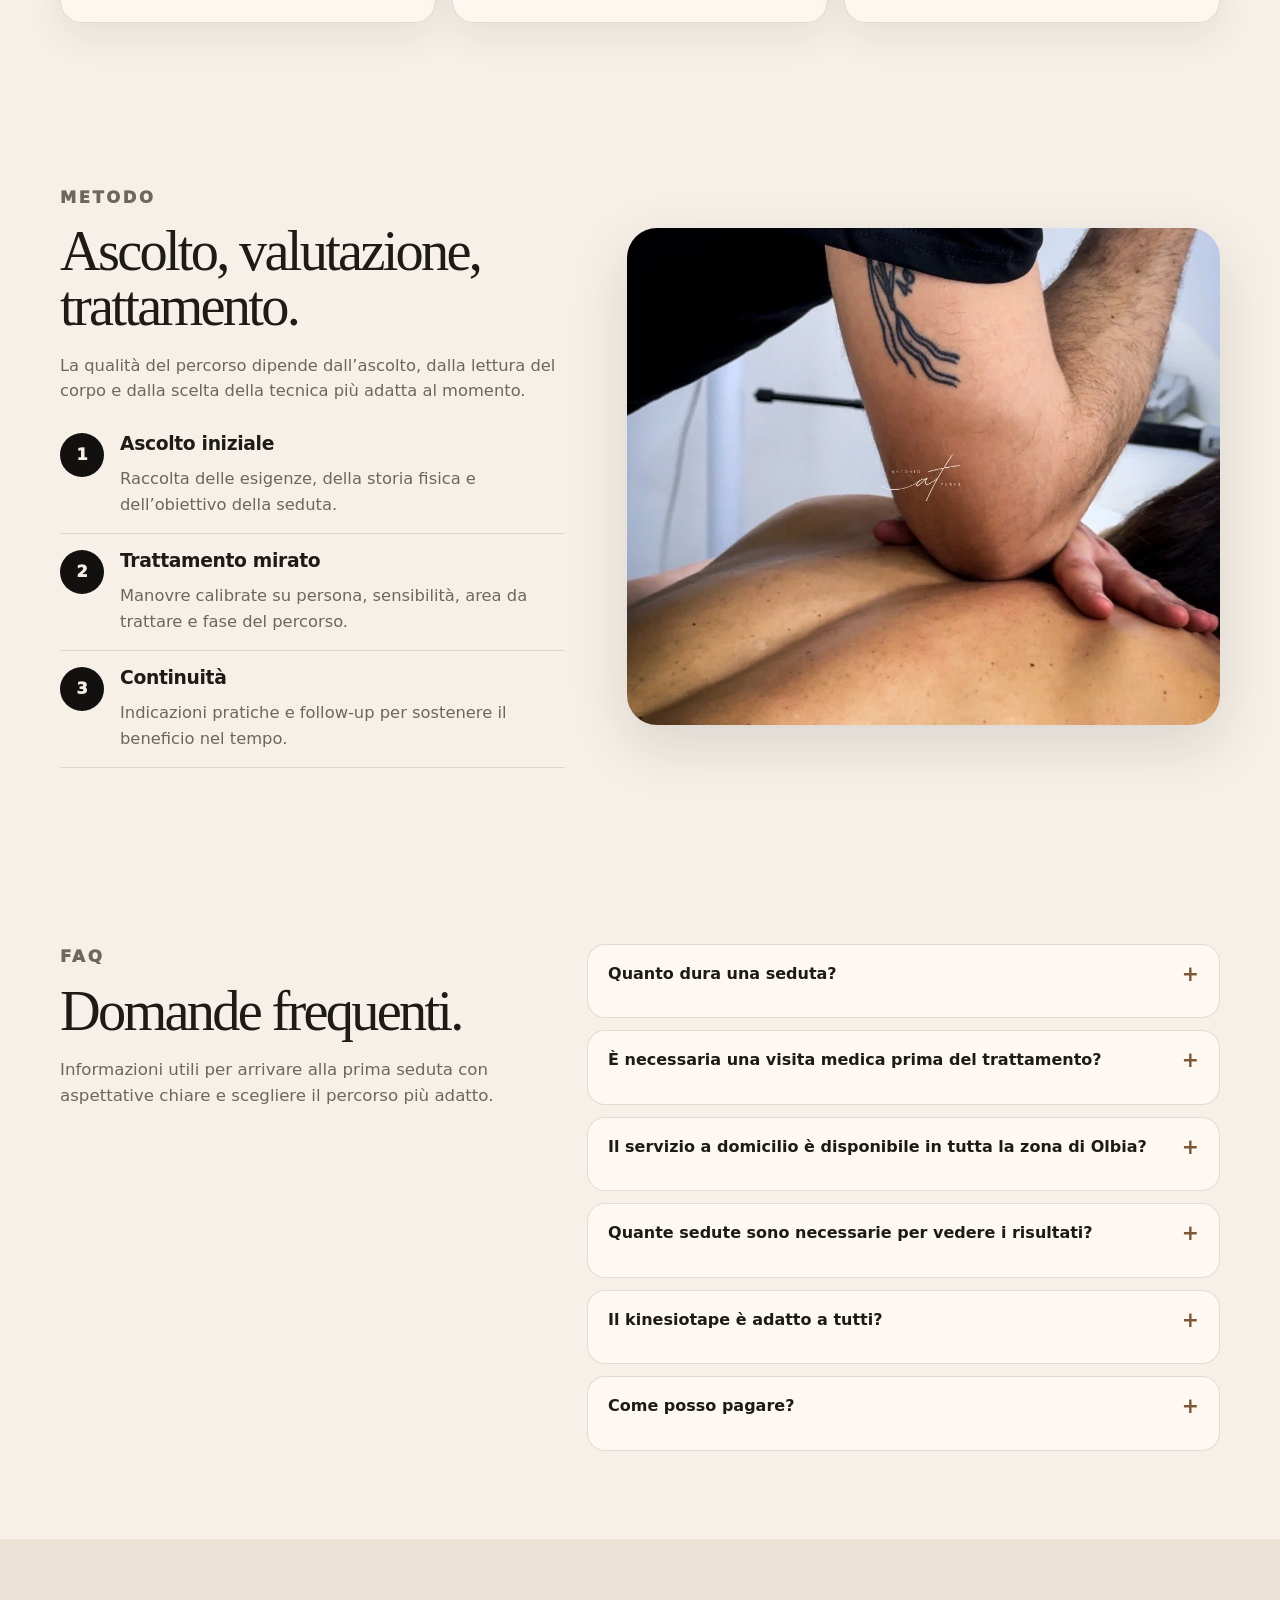
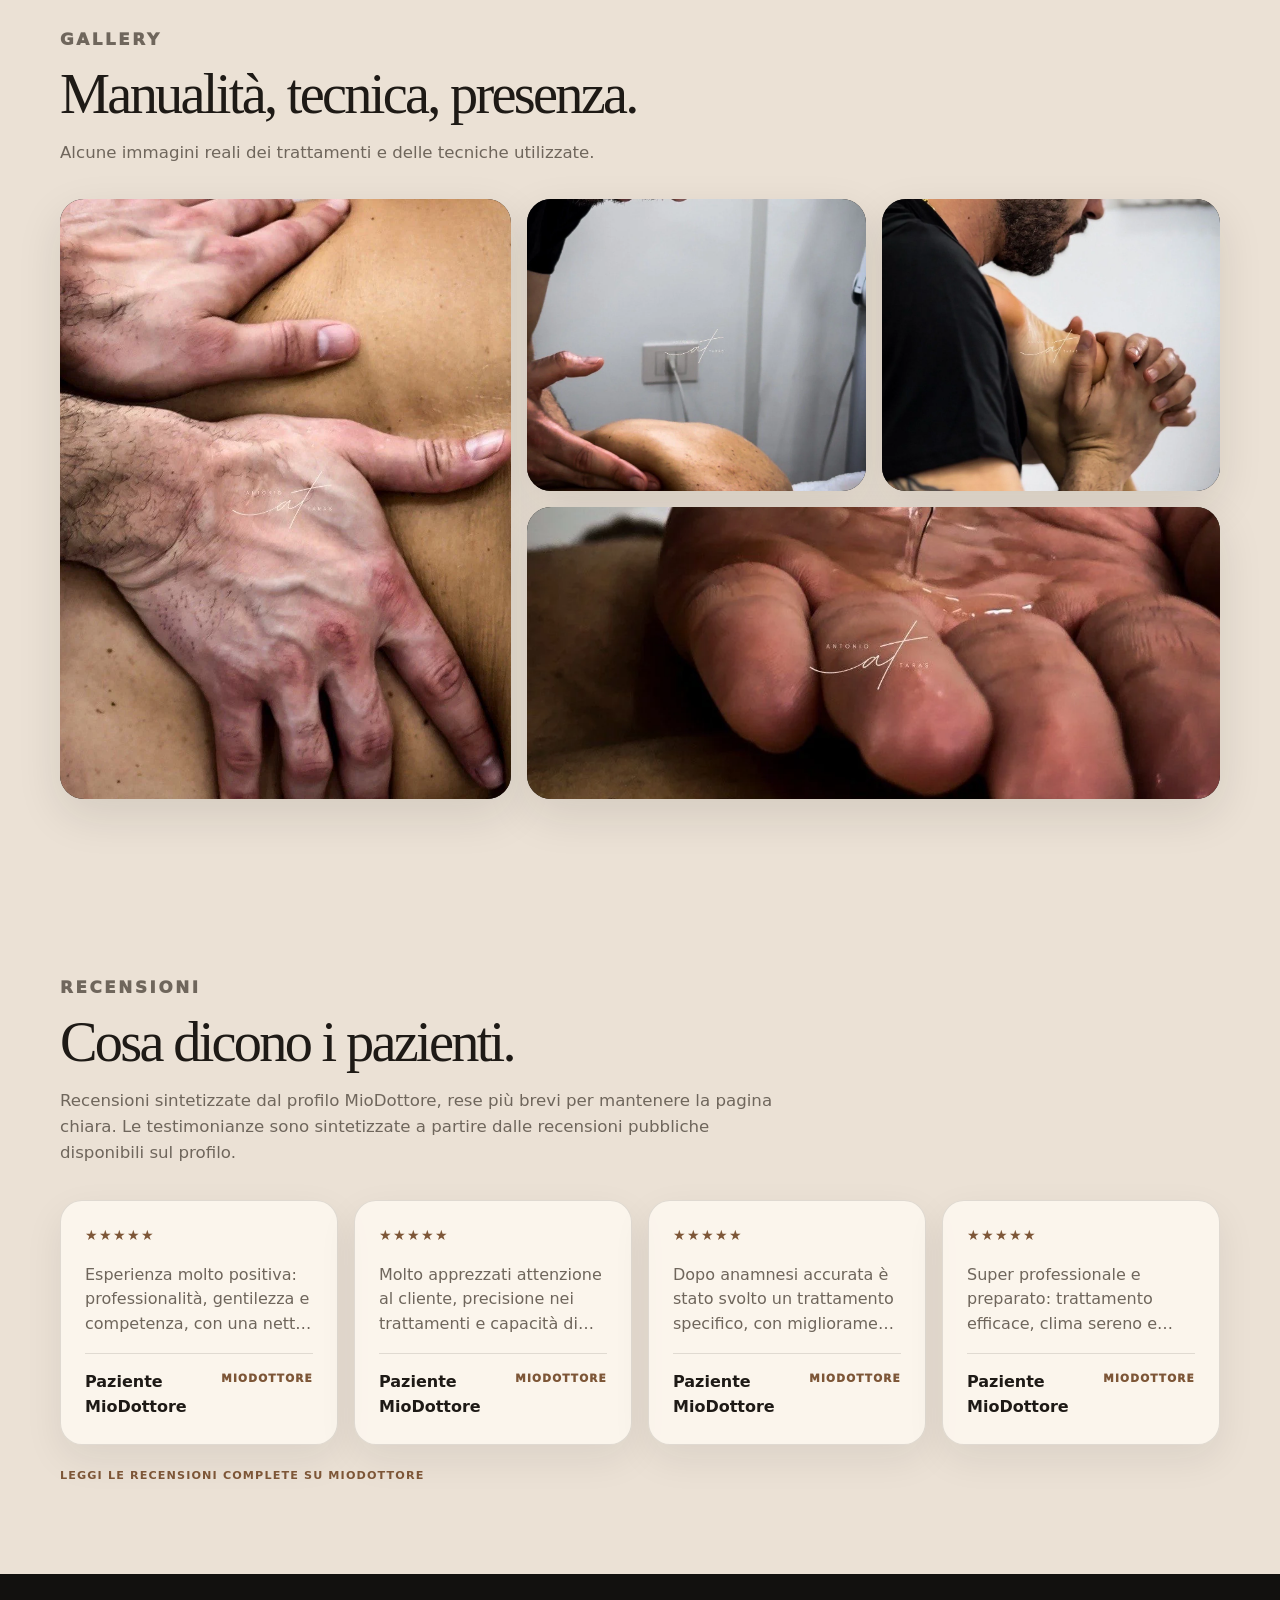
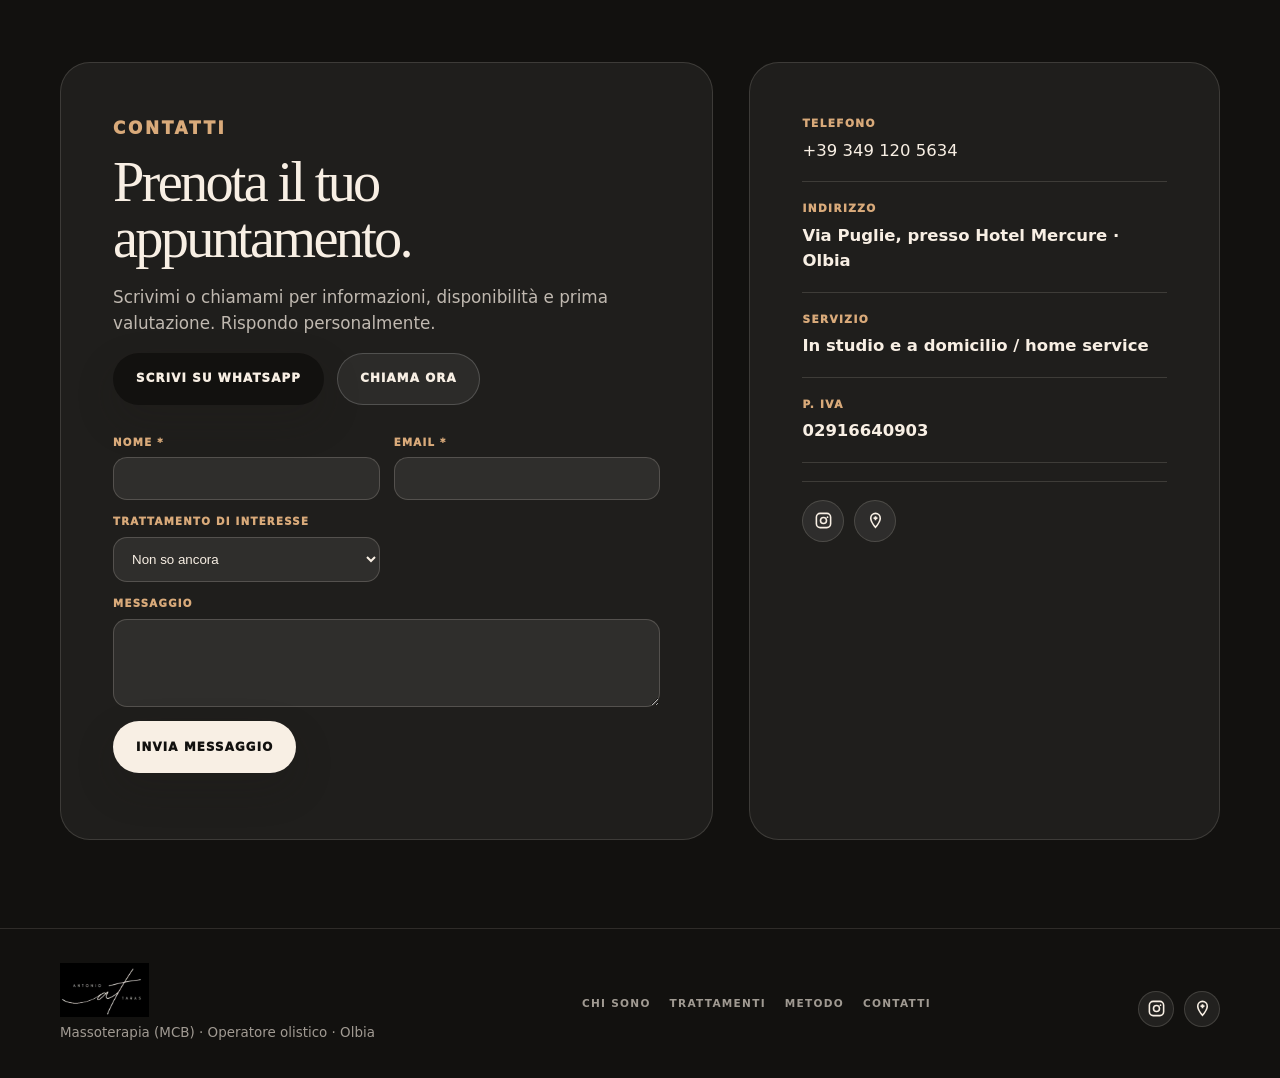
==== commit 6317b05e: "seo ed lmm seo" ====
--- a/index.html
+++ b/index.html
@@ -15,6 +15,101 @@
   <meta property="og:image" content="assets/antonio-treatment-2.webp" />
 
   <link rel="preload" as="image" href="assets/antonio-treatment-2.webp" />
+
+  <link rel="canonical" href="https://danilobruschetti.github.io/antonio-taras-website/" />
+  <meta name="robots" content="index, follow" />
+
+
+  <script type="application/ld+json">
+{
+  "@context": "https://schema.org",
+  "@type": [
+    "LocalBusiness",
+    "HealthAndBeautyBusiness"
+  ],
+  "@id": "https://danilobruschetti.github.io/antonio-taras-website/#business",
+  "name": "Antonio Taras - Massoterapia (MCB) e Operatore Olistico",
+  "description": "Massoterapia (MCB) e trattamenti olistici a Olbia: massaggio decontratturante, sportivo, linfodrenaggio Vodder, bendaggio anelastico, kinesiotape, massaggio californiano, emolinfatico e hot stone.",
+  "url": "https://danilobruschetti.github.io/antonio-taras-website/",
+  "telephone": "+393491205634",
+  "image": "https://danilobruschetti.github.io/antonio-taras-website/assets/antonio-profile.webp",
+  "logo": "https://danilobruschetti.github.io/antonio-taras-website/assets/logo-antonio-taras.webp",
+  "priceRange": "€€",
+  "address": {
+    "@type": "PostalAddress",
+    "streetAddress": "Via Puglie, presso Hotel Mercure",
+    "addressLocality": "Olbia",
+    "addressRegion": "Sardegna",
+    "addressCountry": "IT"
+  },
+  "areaServed": {
+    "@type": "City",
+    "name": "Olbia"
+  },
+  "hasMap": "https://share.google/uBcjednitP68fTjkl",
+  "sameAs": [
+    "https://www.instagram.com/antoniotaras_massoterapia?igsh=ZXh5aWlnYzRiZzVm",
+    "https://www.miodottore.it/antonio-taras/massofisioterapista/olbia",
+    "https://share.google/uBcjednitP68fTjkl"
+  ],
+  "makesOffer": {
+    "@type": "OfferCatalog",
+    "name": "Trattamenti Antonio Taras",
+    "itemListElement": [
+      {
+        "@type": "Offer",
+        "itemOffered": {
+          "@type": "Service",
+          "name": "Massaggio Decontratturante"
+        }
+      },
+      {
+        "@type": "Offer",
+        "itemOffered": {
+          "@type": "Service",
+          "name": "Massaggio Sportivo"
+        }
+      },
+      {
+        "@type": "Offer",
+        "itemOffered": {
+          "@type": "Service",
+          "name": "Bendaggio Anelastico e Kinesiotape"
+        }
+      },
+      {
+        "@type": "Offer",
+        "itemOffered": {
+          "@type": "Service",
+          "name": "Linfodrenaggio Vodder"
+        }
+      },
+      {
+        "@type": "Offer",
+        "itemOffered": {
+          "@type": "Service",
+          "name": "Massaggio Californiano"
+        }
+      },
+      {
+        "@type": "Offer",
+        "itemOffered": {
+          "@type": "Service",
+          "name": "Massaggio Emolinfatico"
+        }
+      },
+      {
+        "@type": "Offer",
+        "itemOffered": {
+          "@type": "Service",
+          "name": "Massaggio Hot Stone"
+        }
+      }
+    ]
+  }
+}
+  </script>
+
   <link rel="stylesheet" href="styles.css" />
 </head>
 
@@ -139,8 +234,8 @@
             <span class="service-number">01</span>
             <h3>Massaggio Decontratturante</h3>
             <p>
-              Trattamento mirato al rilascio delle contratture muscolari, tensioni profonde e localizzate
-              che limitano il movimento e possono generare dolore.
+              Trattamento mirato al rilascio delle contratture muscolari: lavora sulle tensioni profonde e localizzate
+              che possono limitare il movimento, irrigidire la postura e generare fastidio.
             </p>
             <small>Cervicalgia · lombalgia · stress muscolare cronico</small>
           </article>
@@ -149,8 +244,8 @@
             <span class="service-number">02</span>
             <h3>Massaggio Sportivo</h3>
             <p>
-              Supporta il corpo nelle fasi dell’attività fisica: preparazione, recupero post-sforzo
-              e prevenzione degli infortuni.
+              Supporta il corpo nelle diverse fasi dell’attività fisica: preparazione, scarico muscolare,
+              recupero post-sforzo e prevenzione dei sovraccarichi.
             </p>
             <small>Pre-performance · defaticante · recupero</small>
           </article>
@@ -159,8 +254,8 @@
             <span class="service-number">03</span>
             <h3>Bendaggio Anelastico e Kinesiotape</h3>
             <p>
-              Tecniche di supporto e stabilizzazione per proteggere articolazioni e muscoli,
-              favorendo recupero e prevenzione delle recidive.
+              Tecniche di supporto e stabilizzazione per articolazioni e muscoli. Possono aiutare a proteggere
+              l’area trattata, accompagnare il movimento e sostenere il recupero.
             </p>
             <small>Supporto articolare · movimento naturale</small>
           </article>
@@ -169,8 +264,8 @@
             <span class="service-number">04</span>
             <h3>Linfodrenaggio Vodder</h3>
             <p>
-              Tecnica manuale dolce e precisa che agisce sul sistema linfatico con manovre ritmiche,
-              leggere e specializzate secondo il metodo Vodder.
+              Tecnica manuale dolce e precisa che utilizza manovre ritmiche e leggere secondo il metodo Vodder,
+              pensata per favorire il fisiologico drenaggio dei liquidi.
             </p>
             <small>Edemi · gonfiori · ritenzione idrica</small>
           </article>
@@ -190,8 +285,8 @@
             <span class="service-number">01</span>
             <h3>Massaggio Californiano</h3>
             <p>
-              Tecniche lente, fluide e avvolgenti ispirate al movimento delle onde,
-              per accompagnare corpo e mente verso uno stato di profondo rilassamento.
+              Tecniche lente, fluide e avvolgenti, ispirate al movimento delle onde. È un trattamento orientato
+              al rilassamento profondo, alla distensione e alla percezione armonica del corpo.
             </p>
             <small>Rilassamento · armonia · leggerezza</small>
           </article>
@@ -200,8 +295,8 @@
             <span class="service-number">02</span>
             <h3>Massaggio Emolinfatico</h3>
             <p>
-              Trattamento dolce e ritmico pensato per stimolare il sistema linfatico,
-              favorire leggerezza e supportare la naturale eliminazione dei liquidi.
+              Trattamento dolce e ritmico orientato alla stimolazione linfatica e circolatoria,
+              utile quando si ricerca una sensazione di leggerezza, drenaggio e vitalità.
             </p>
             <small>Drenaggio · leggerezza · vitalità</small>
           </article>
@@ -210,8 +305,8 @@
             <span class="service-number">03</span>
             <h3>Massaggio Hot Stone</h3>
             <p>
-              Unisce calore e manualità: pietre vulcaniche riscaldate aiutano a sciogliere
-              tensioni profonde e favorire una sensazione di equilibrio.
+              Unisce calore e manualità: le pietre vulcaniche riscaldate accompagnano il lavoro muscolare,
+              favorendo distensione, rilassamento e una profonda sensazione di equilibrio.
             </p>
             <small>Calore · rilassamento · riequilibrio</small>
           </article>
@@ -479,26 +574,6 @@
 
   <!-- COOKIE BANNER -->
   <div class="cookie-banner" data-cookie-banner role="dialog" aria-live="polite" aria-label="Informativa cookie"><p>Questo sito non usa cookie di profilazione. Utilizza cookie tecnici necessari al funzionamento.</p><button type="button" data-cookie-accept>Ho capito</button></div>
-
-  <script type="application/ld+json">
-  {
-    "@context": "https://schema.org",
-    "@type": "HealthAndBeautyBusiness",
-    "name": "Antonio Taras - Massoterapia (MCB) e Operatore Olistico",
-    "description": "Massoterapia (MCB) e trattamenti olistici a Olbia.",
-    "telephone": "+393491205634",
-    "address": {
-      "@type": "PostalAddress",
-      "streetAddress": "Via Puglie, presso Hotel Mercure",
-      "addressLocality": "Olbia",
-      "addressRegion": "Sardegna",
-      "addressCountry": "IT"
-    },
-    "areaServed": "Olbia",
-    "priceRange": "€€"
-  }
-  </script>
-
-  <script src="script.js"></script>
+<script src="script.js"></script>
 </body>
 </html>
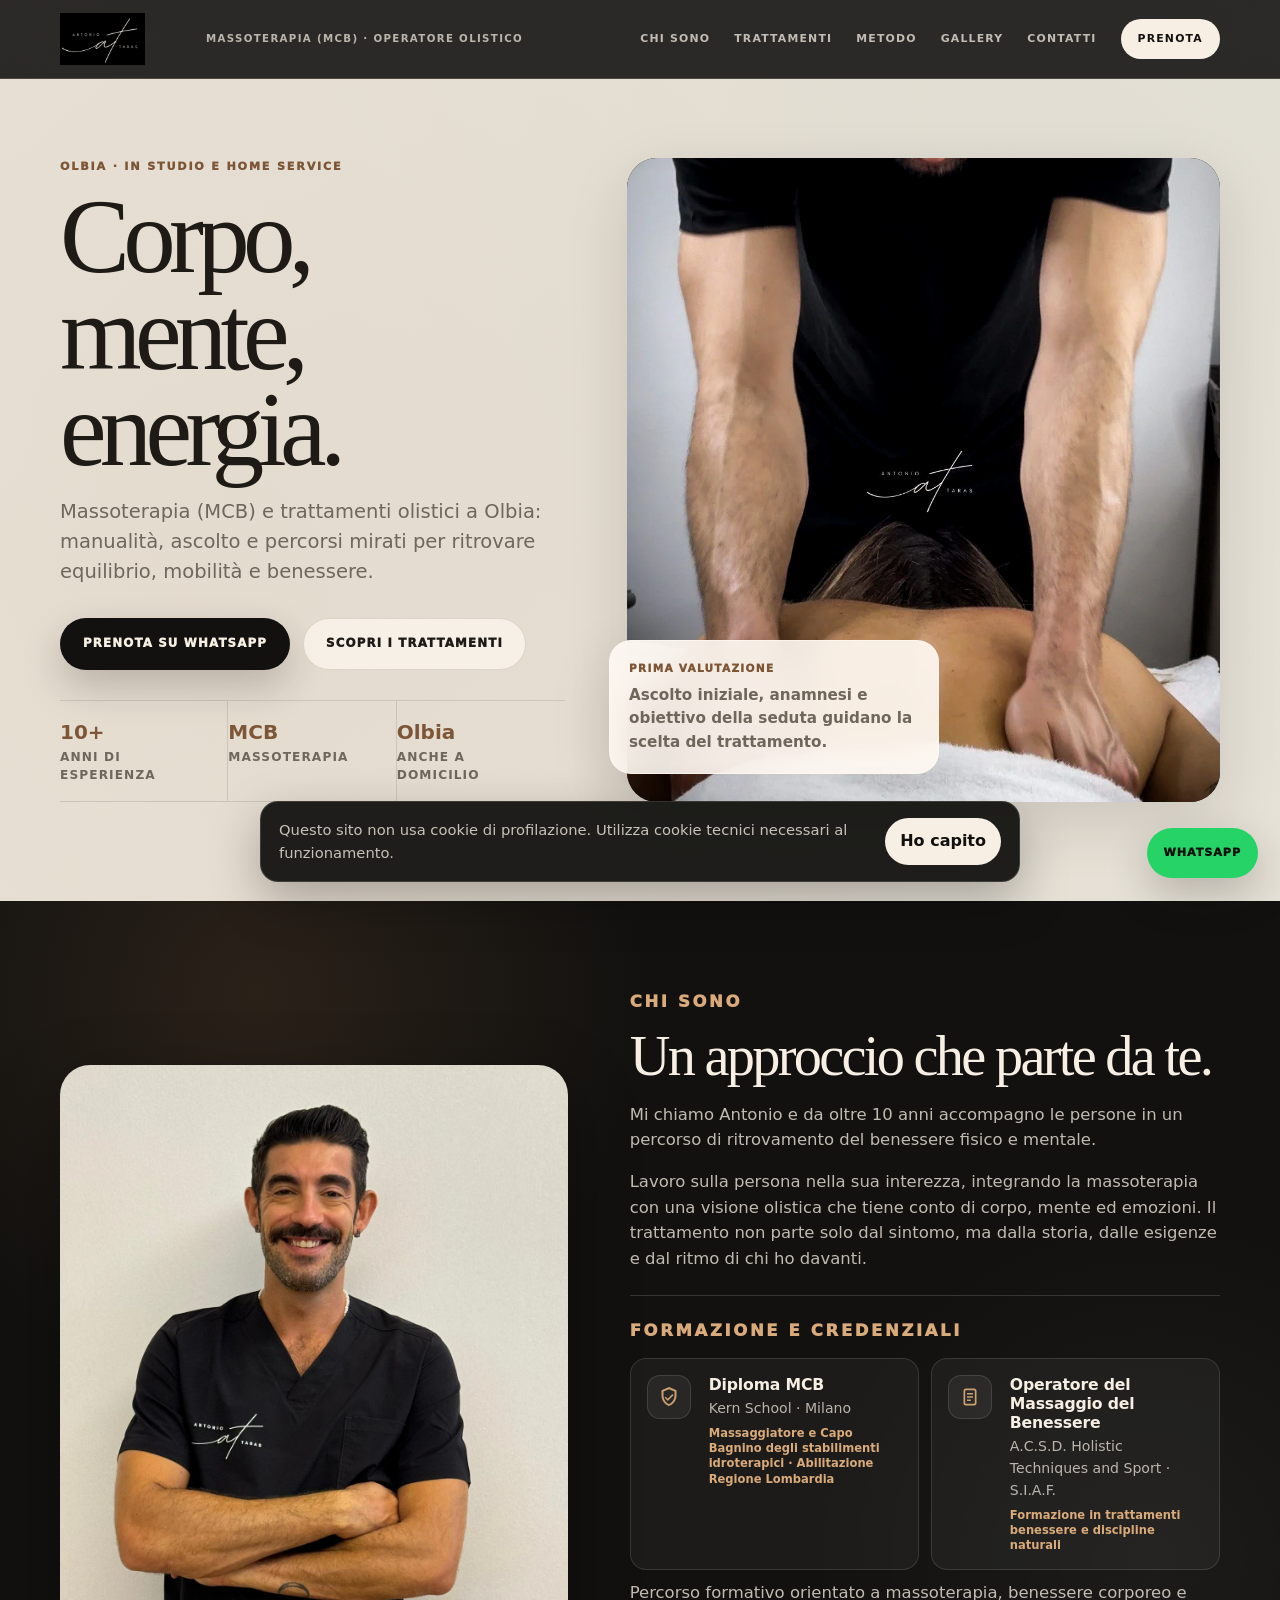
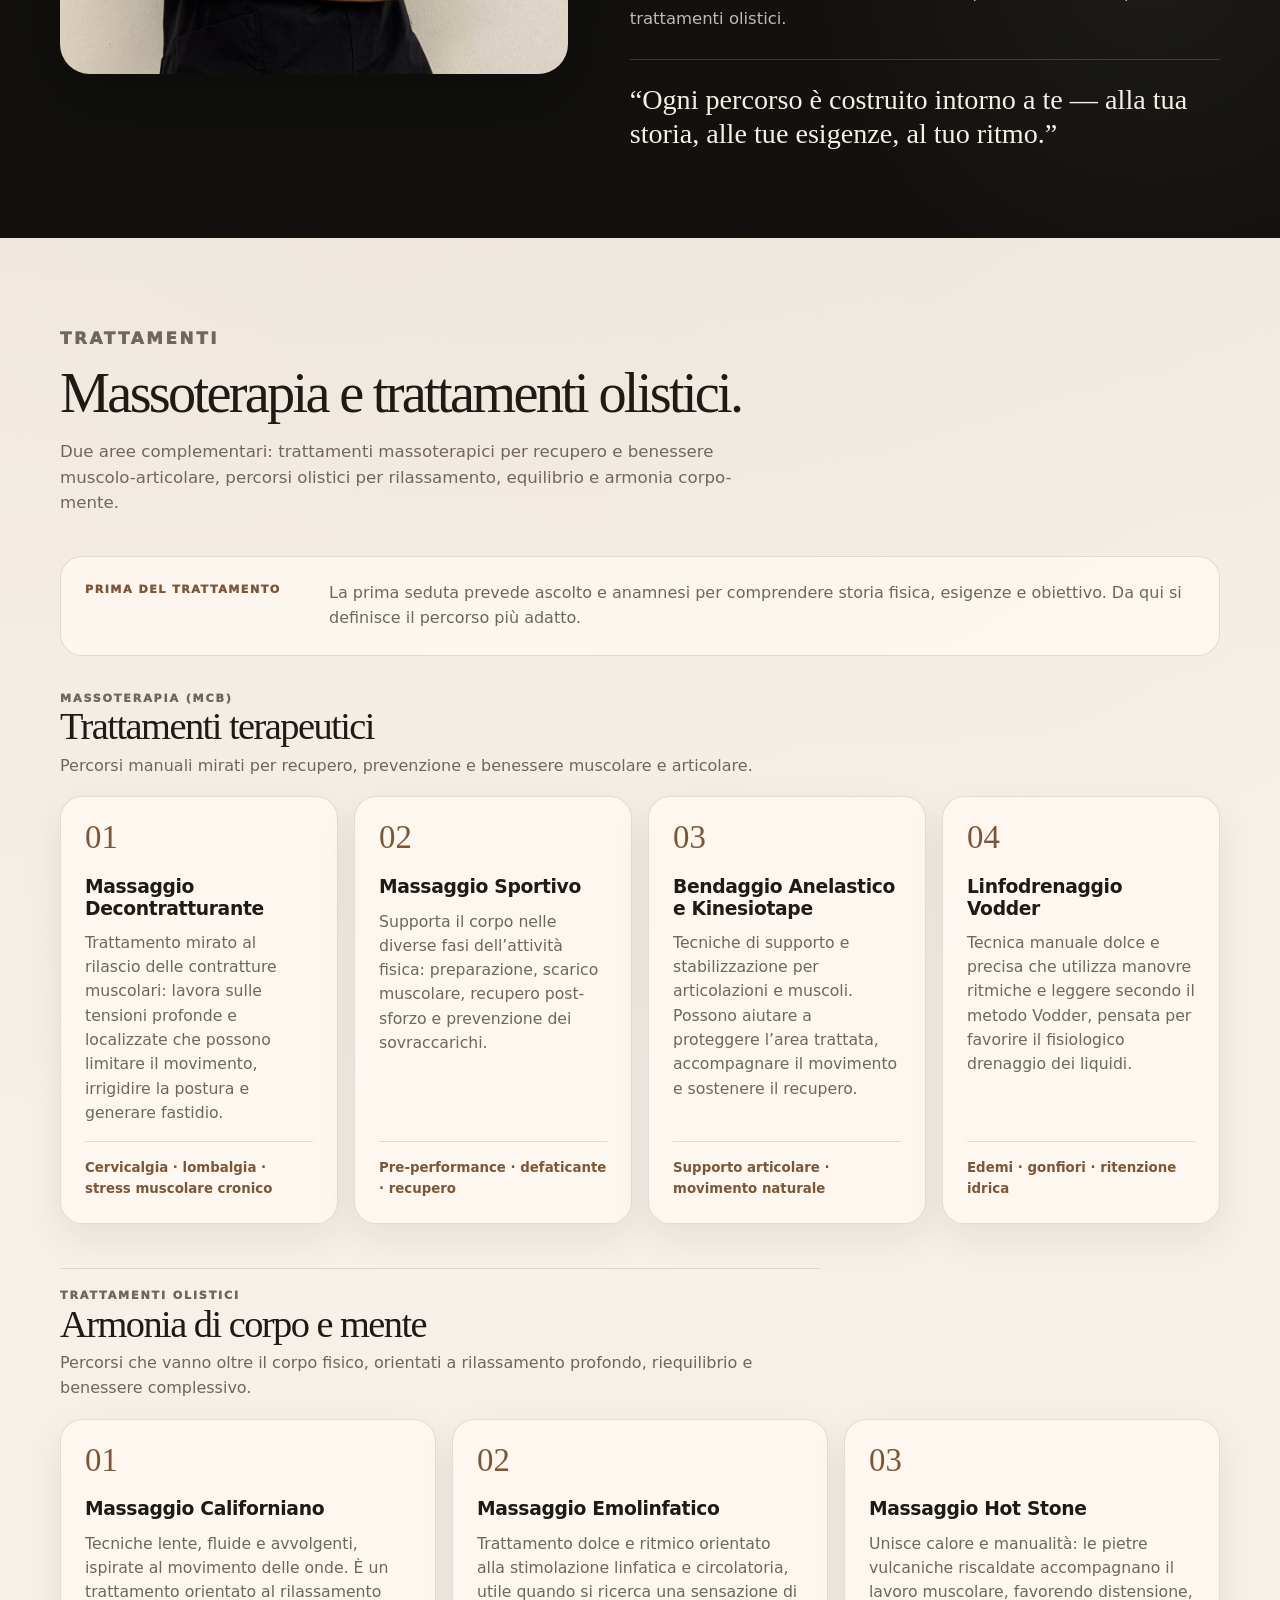
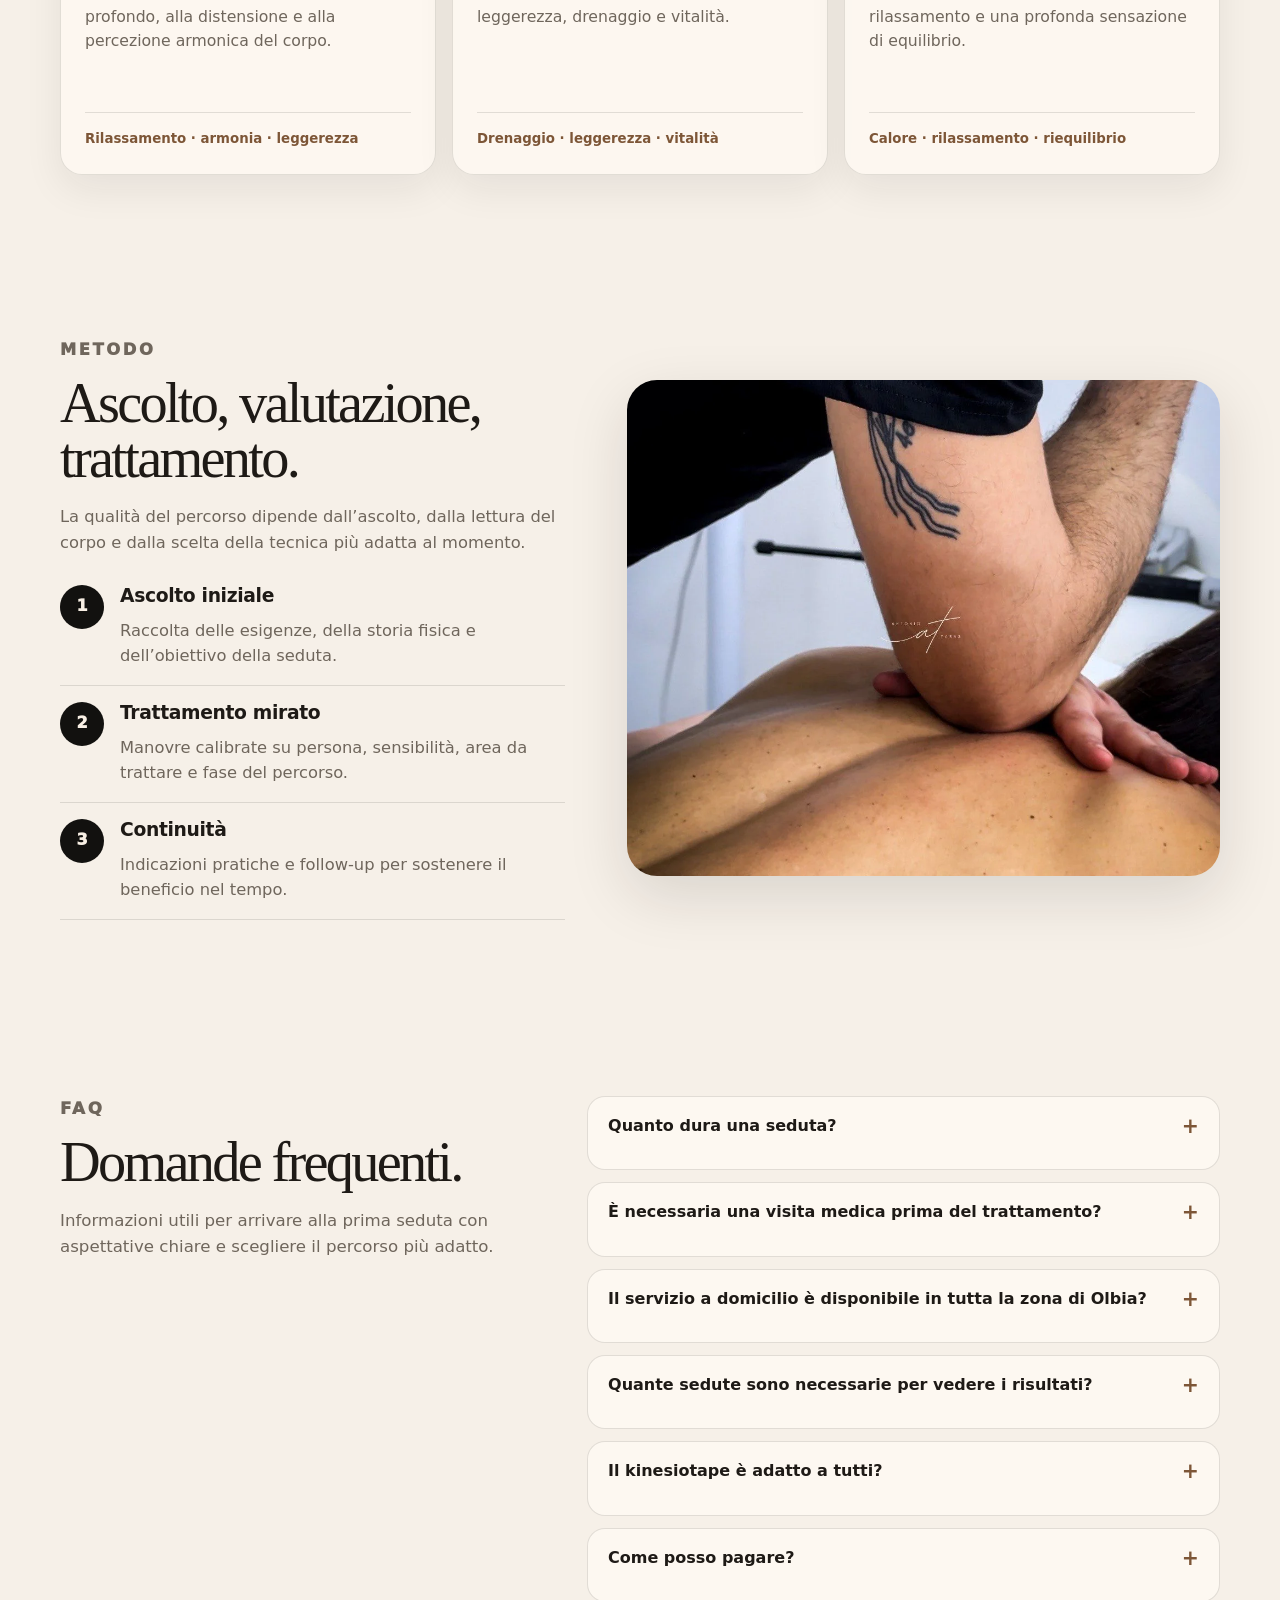
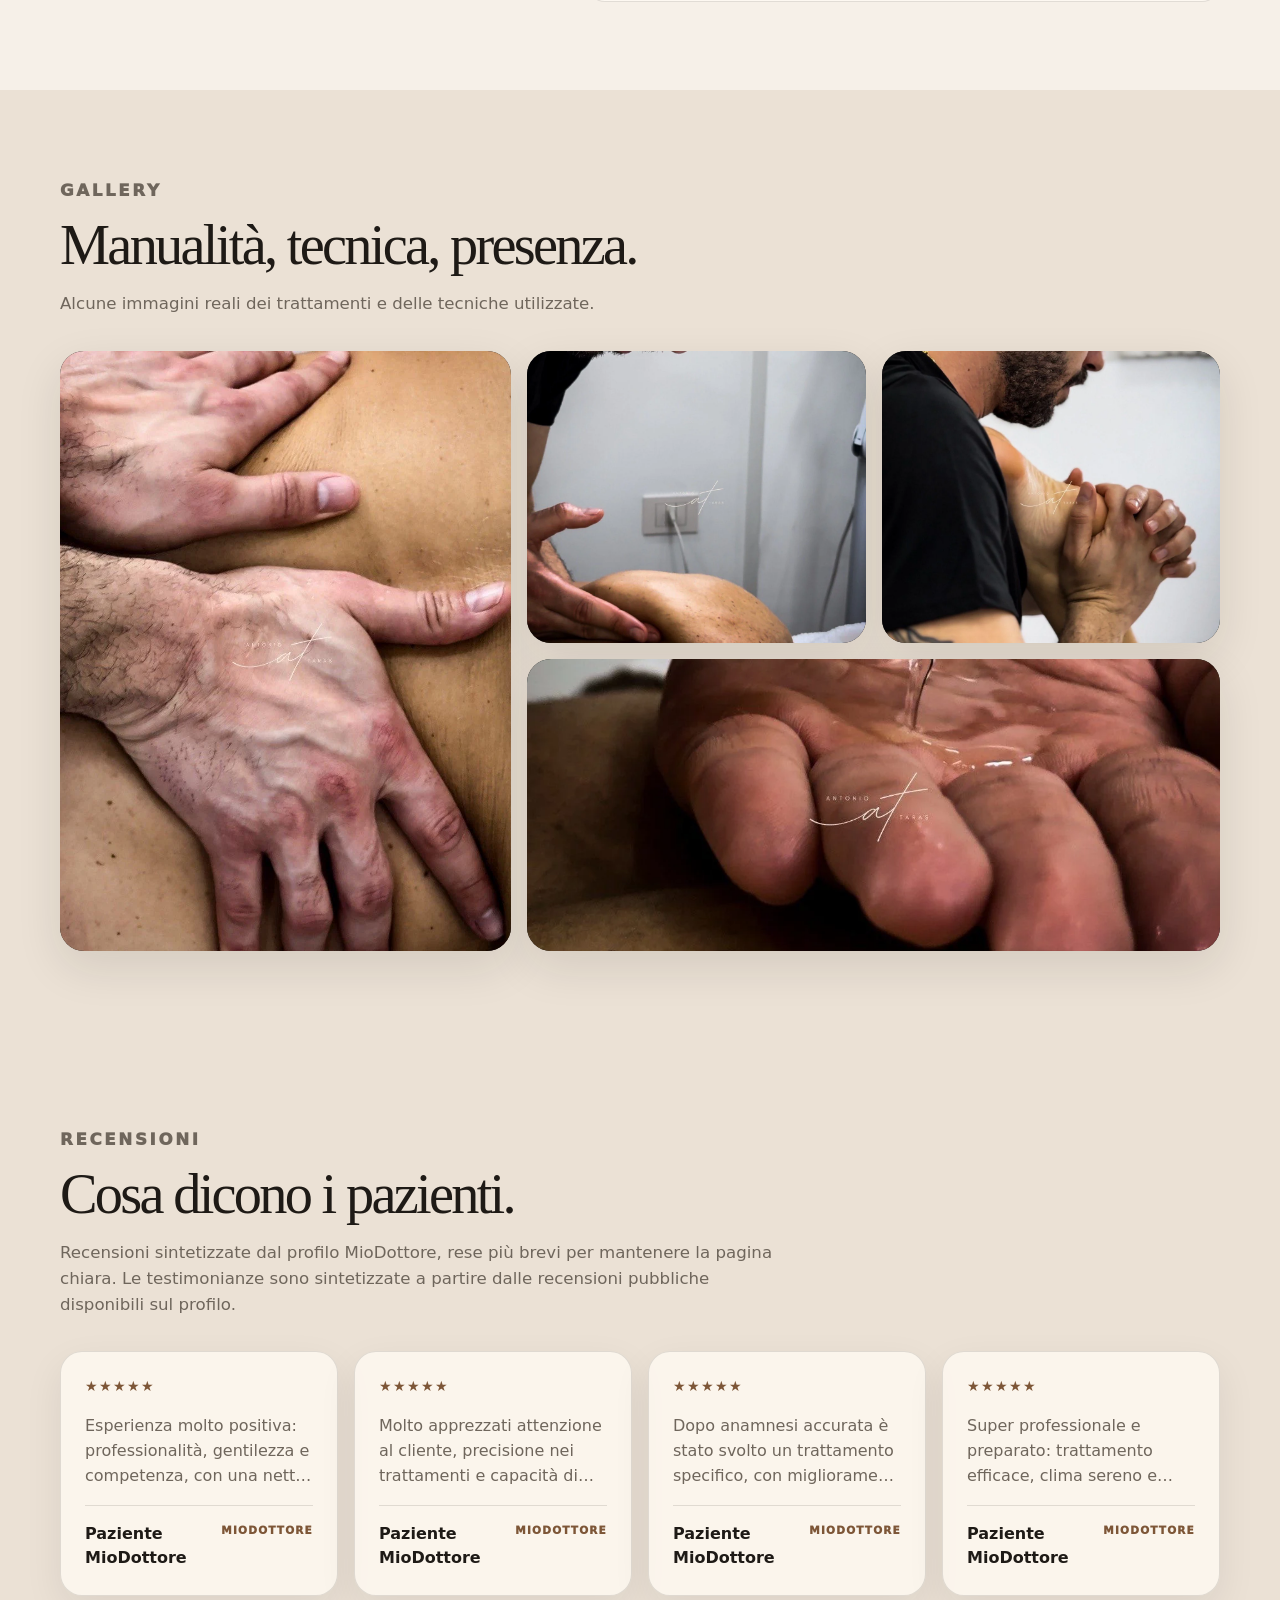
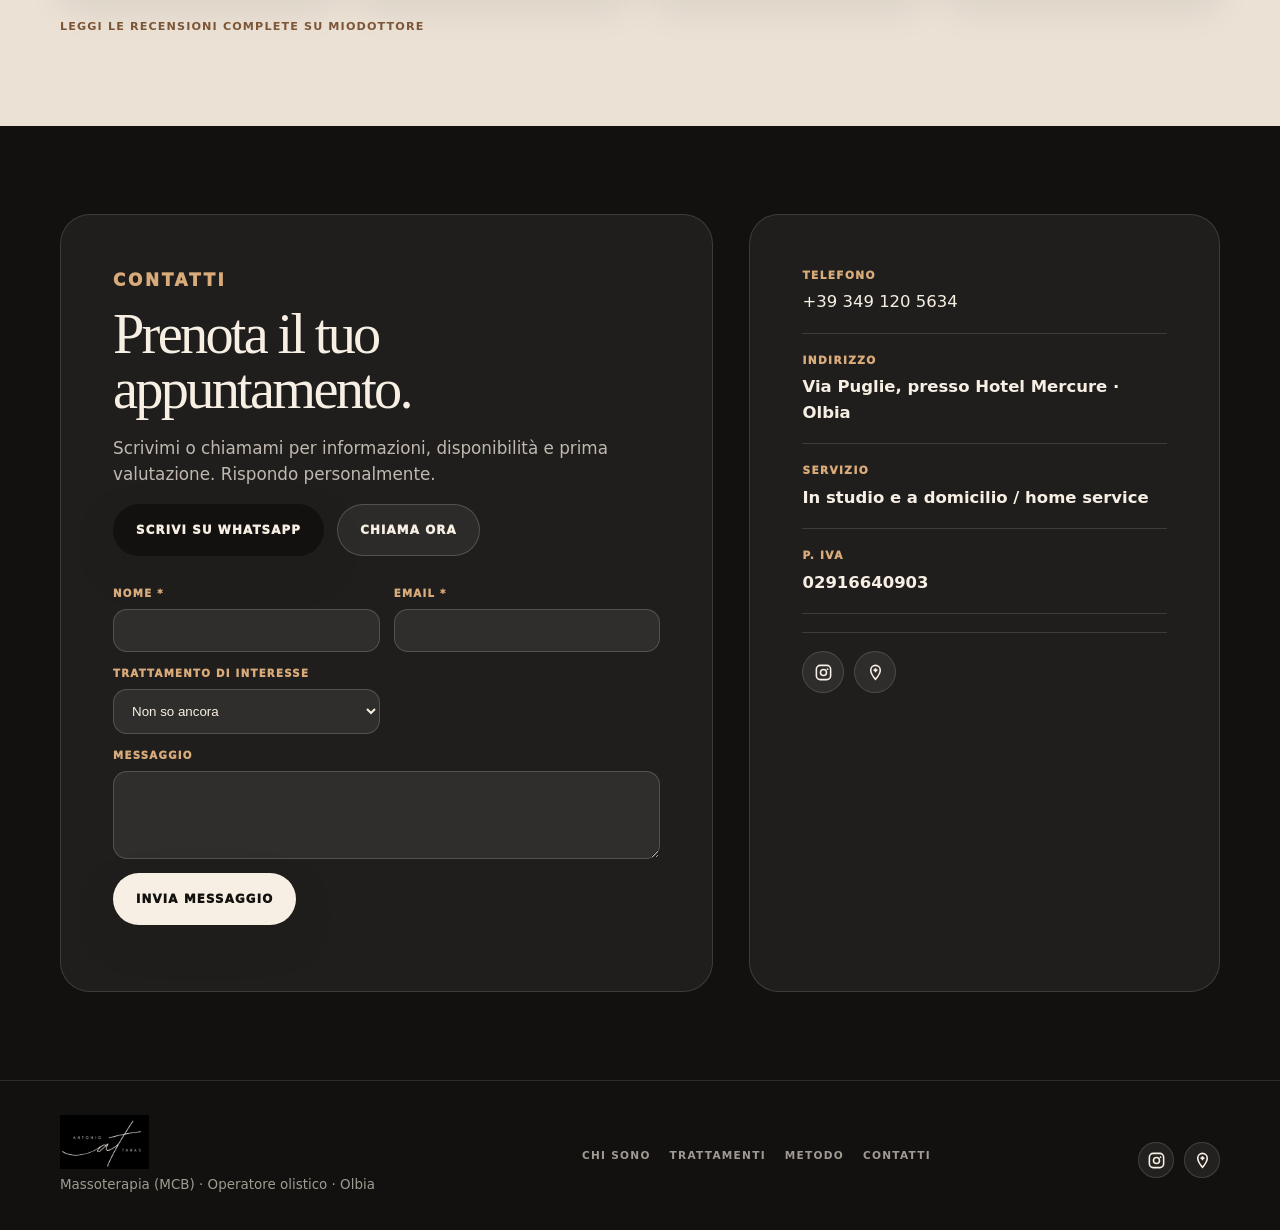
==== commit 0e2c1ed6: "Remove certificate images from credentials" ====
--- a/index.html
+++ b/index.html
@@ -199,7 +199,46 @@
             olistica che tiene conto di corpo, mente ed emozioni. Il trattamento non parte solo dal
             sintomo, ma dalla storia, dalle esigenze e dal ritmo di chi ho davanti.
           </p>
-          <blockquote>
+
+          <div class="credentials-block">
+            <p class="eyebrow">Formazione e credenziali</p>
+
+            <div class="credentials-grid">
+              <article class="credential-card">
+                <div class="credential-icon" aria-hidden="true">
+                  <svg viewBox="0 0 24 24" focusable="false">
+                    <path d="M12 2 4.5 5.2v5.3c0 4.7 3.2 9.1 7.5 10.5 4.3-1.4 7.5-5.8 7.5-10.5V5.2L12 2Zm0 2.2 5.5 2.3v4c0 3.7-2.3 7.2-5.5 8.5-3.2-1.3-5.5-4.8-5.5-8.5v-4L12 4.2Z"/>
+                    <path d="m10.8 13.7 4.6-4.6 1.1 1.1-5.7 5.7-3.1-3.1 1.1-1.1 2 2Z"/>
+                  </svg>
+                </div>
+                <div>
+                  <h3>Diploma MCB</h3>
+                  <p>Kern School · Milano</p>
+                  <small>Massaggiatore e Capo Bagnino degli stabilimenti idroterapici · Abilitazione Regione Lombardia</small>
+                </div>
+              </article>
+
+              <article class="credential-card">
+                <div class="credential-icon" aria-hidden="true">
+                  <svg viewBox="0 0 24 24" focusable="false">
+                    <path d="M8 3.5h8A2.5 2.5 0 0 1 18.5 6v12A2.5 2.5 0 0 1 16 20.5H8A2.5 2.5 0 0 1 5.5 18V6A2.5 2.5 0 0 1 8 3.5Zm0 1.7A.8.8 0 0 0 7.2 6v12c0 .4.4.8.8.8h8c.4 0 .8-.4.8-.8V6a.8.8 0 0 0-.8-.8H8Z"/>
+                    <path d="M9 8h6v1.6H9V8Zm0 3.2h6v1.6H9v-1.6Zm0 3.2h3.8V16H9v-1.6Z"/>
+                  </svg>
+                </div>
+                <div>
+                  <h3>Operatore del Massaggio del Benessere</h3>
+                  <p>A.C.S.D. Holistic Techniques and Sport · S.I.A.F.</p>
+                  <small>Formazione in trattamenti benessere e discipline naturali</small>
+                </div>
+              </article>
+            </div>
+
+            <p class="credentials-note">
+              Percorso formativo orientato a massoterapia, benessere corporeo e trattamenti olistici.
+            </p>
+          </div>
+
+<blockquote>
             “Ogni percorso è costruito intorno a te — alla tua storia, alle tue esigenze, al tuo ritmo.”
           </blockquote>
         </div>
--- a/styles.css
+++ b/styles.css
@@ -91,3 +91,334 @@
     object-position: center 12%;
   }
 }
+
+
+/* Formation and credentials */
+
+.credentials-block {
+  margin: 30px 0 0;
+  padding-top: 26px;
+  border-top: 1px solid rgba(248, 239, 228, 0.18);
+}
+
+.credentials-block .eyebrow {
+  color: #d9aa7a;
+  margin-bottom: 16px;
+}
+
+.credentials-grid {
+  display: grid;
+  grid-template-columns: repeat(2, minmax(0, 1fr));
+  gap: 14px;
+}
+
+.credential-card {
+  min-width: 0;
+  display: grid;
+  grid-template-columns: 58px minmax(0, 1fr);
+  gap: 15px;
+  align-items: start;
+  padding: 18px;
+  border-radius: 18px;
+  background: rgba(255, 255, 255, 0.055);
+  border: 1px solid rgba(248, 239, 228, 0.14);
+}
+
+.credential-icon {
+  width: 52px;
+  height: 52px;
+  display: grid;
+  place-items: center;
+  border-radius: 14px;
+  color: var(--cream);
+  background: rgba(255, 255, 255, 0.07);
+  border: 1px solid rgba(248, 239, 228, 0.14);
+}
+
+.credential-icon svg {
+  width: 27px;
+  height: 27px;
+  fill: currentColor;
+  opacity: 0.9;
+}
+
+.credential-logo-text {
+  color: var(--cream);
+  font-family: Georgia, "Times New Roman", serif;
+  font-size: 0.88rem;
+  line-height: 0.95;
+  letter-spacing: -0.02em;
+  text-align: center;
+}
+
+.credential-card h3 {
+  margin: 0 0 6px;
+  color: var(--cream);
+  font-size: 0.98rem;
+  line-height: 1.24;
+  letter-spacing: -0.01em;
+}
+
+.credential-card p {
+  margin: 0 0 8px;
+  color: rgba(248, 239, 228, 0.74);
+  font-size: 0.92rem;
+}
+
+.credential-card small {
+  display: block;
+  color: #d9aa7a;
+  font-size: 0.76rem;
+  line-height: 1.35;
+  font-weight: 800;
+}
+
+.credentials-note {
+  margin: 12px 0 0;
+  color: rgba(248, 239, 228, 0.58);
+  font-size: 0.82rem;
+}
+
+@media (max-width: 760px) {
+  .credentials-block {
+    margin-top: 24px;
+    padding-top: 22px;
+  }
+
+  .credentials-grid {
+    grid-template-columns: 1fr;
+  }
+
+  .credential-card {
+    grid-template-columns: 52px minmax(0, 1fr);
+    padding: 16px;
+  }
+
+  .credential-icon {
+    width: 46px;
+    height: 46px;
+    border-radius: 13px;
+  }
+
+  .credential-logo-text {
+    font-size: 0.78rem;
+  }
+}
+
+
+/* Credentials refinement with certificate previews */
+
+.credentials-block {
+  margin: 26px 0 0;
+  padding-top: 22px;
+  border-top: 1px solid rgba(248, 239, 228, 0.16);
+}
+
+.credentials-block .eyebrow {
+  color: #d9aa7a;
+  margin-bottom: 14px;
+}
+
+.credentials-grid {
+  display: grid;
+  grid-template-columns: repeat(2, minmax(0, 1fr));
+  gap: 12px;
+}
+
+.credential-card {
+  min-width: 0;
+  display: grid;
+  grid-template-columns: 74px minmax(0, 1fr);
+  gap: 14px;
+  align-items: center;
+  padding: 14px;
+  border-radius: 16px;
+  background: rgba(255, 255, 255, 0.05);
+  border: 1px solid rgba(248, 239, 228, 0.13);
+}
+
+.credential-thumb {
+  width: 74px;
+  height: 54px;
+  display: block;
+  overflow: hidden;
+  border-radius: 12px;
+  background: rgba(255, 255, 255, 0.07);
+  border: 1px solid rgba(248, 239, 228, 0.14);
+}
+
+.credential-thumb img {
+  width: 100%;
+  height: 100%;
+  object-fit: cover;
+  object-position: center;
+  filter: saturate(0.9) contrast(0.98);
+  transition: transform 0.25s ease;
+}
+
+.credential-thumb:hover img {
+  transform: scale(1.05);
+}
+
+.credential-card h3 {
+  margin: 0 0 4px;
+  color: var(--cream);
+  font-size: 0.98rem;
+  line-height: 1.22;
+  letter-spacing: -0.01em;
+}
+
+.credential-card p {
+  margin: 0 0 6px;
+  color: rgba(248, 239, 228, 0.72);
+  font-size: 0.88rem;
+}
+
+.credential-card small {
+  display: block;
+  color: #d9aa7a;
+  font-size: 0.72rem;
+  line-height: 1.32;
+  font-weight: 750;
+}
+
+.credentials-note {
+  margin: 10px 0 0;
+  color: rgba(248, 239, 228, 0.56);
+  font-size: 0.80rem;
+}
+
+@media (max-width: 760px) {
+  .credentials-block {
+    margin-top: 22px;
+    padding-top: 20px;
+  }
+
+  .credentials-grid {
+    grid-template-columns: 1fr;
+  }
+
+  .credential-card {
+    grid-template-columns: 68px minmax(0, 1fr);
+    padding: 13px;
+  }
+
+  .credential-thumb {
+    width: 68px;
+    height: 50px;
+  }
+
+  .credential-card h3 {
+    font-size: 0.94rem;
+  }
+
+  .credential-card p {
+    font-size: 0.84rem;
+  }
+}
+
+
+/* Credentials no-physical-certificates refinement */
+
+.credentials-block {
+  margin: 24px 0 0;
+  padding-top: 22px;
+  border-top: 1px solid rgba(248, 239, 228, 0.16);
+}
+
+.credentials-block .eyebrow {
+  color: #d9aa7a;
+  margin-bottom: 14px;
+}
+
+.credentials-grid {
+  display: grid;
+  grid-template-columns: repeat(2, minmax(0, 1fr));
+  gap: 12px;
+}
+
+.credential-card {
+  min-width: 0;
+  display: grid;
+  grid-template-columns: 48px minmax(0, 1fr);
+  gap: 14px;
+  align-items: start;
+  padding: 16px;
+  border-radius: 16px;
+  background: rgba(255, 255, 255, 0.045);
+  border: 1px solid rgba(248, 239, 228, 0.13);
+}
+
+.credential-icon {
+  width: 44px;
+  height: 44px;
+  display: grid;
+  place-items: center;
+  border-radius: 13px;
+  color: #d9aa7a;
+  background: rgba(255, 255, 255, 0.055);
+  border: 1px solid rgba(248, 239, 228, 0.13);
+}
+
+.credential-icon svg {
+  width: 24px;
+  height: 24px;
+  fill: currentColor;
+  opacity: 0.92;
+}
+
+.credential-thumb {
+  display: none;
+}
+
+.credential-card h3 {
+  margin: 0 0 4px;
+  color: var(--cream);
+  font-size: 0.98rem;
+  line-height: 1.22;
+  letter-spacing: -0.01em;
+}
+
+.credential-card p {
+  margin: 0 0 6px;
+  color: rgba(248, 239, 228, 0.72);
+  font-size: 0.88rem;
+}
+
+.credential-card small {
+  display: block;
+  color: #d9aa7a;
+  font-size: 0.72rem;
+  line-height: 1.32;
+  font-weight: 750;
+}
+
+.credentials-note {
+  margin: 10px 0 0;
+  color: rgba(248, 239, 228, 0.56);
+  font-size: 0.80rem;
+}
+
+@media (max-width: 760px) {
+  .credentials-block {
+    margin-top: 22px;
+    padding-top: 20px;
+  }
+
+  .credentials-grid {
+    grid-template-columns: 1fr;
+  }
+
+  .credential-card {
+    grid-template-columns: 44px minmax(0, 1fr);
+    padding: 14px;
+  }
+
+  .credential-card h3 {
+    font-size: 0.94rem;
+  }
+
+  .credential-card p {
+    font-size: 0.84rem;
+  }
+}
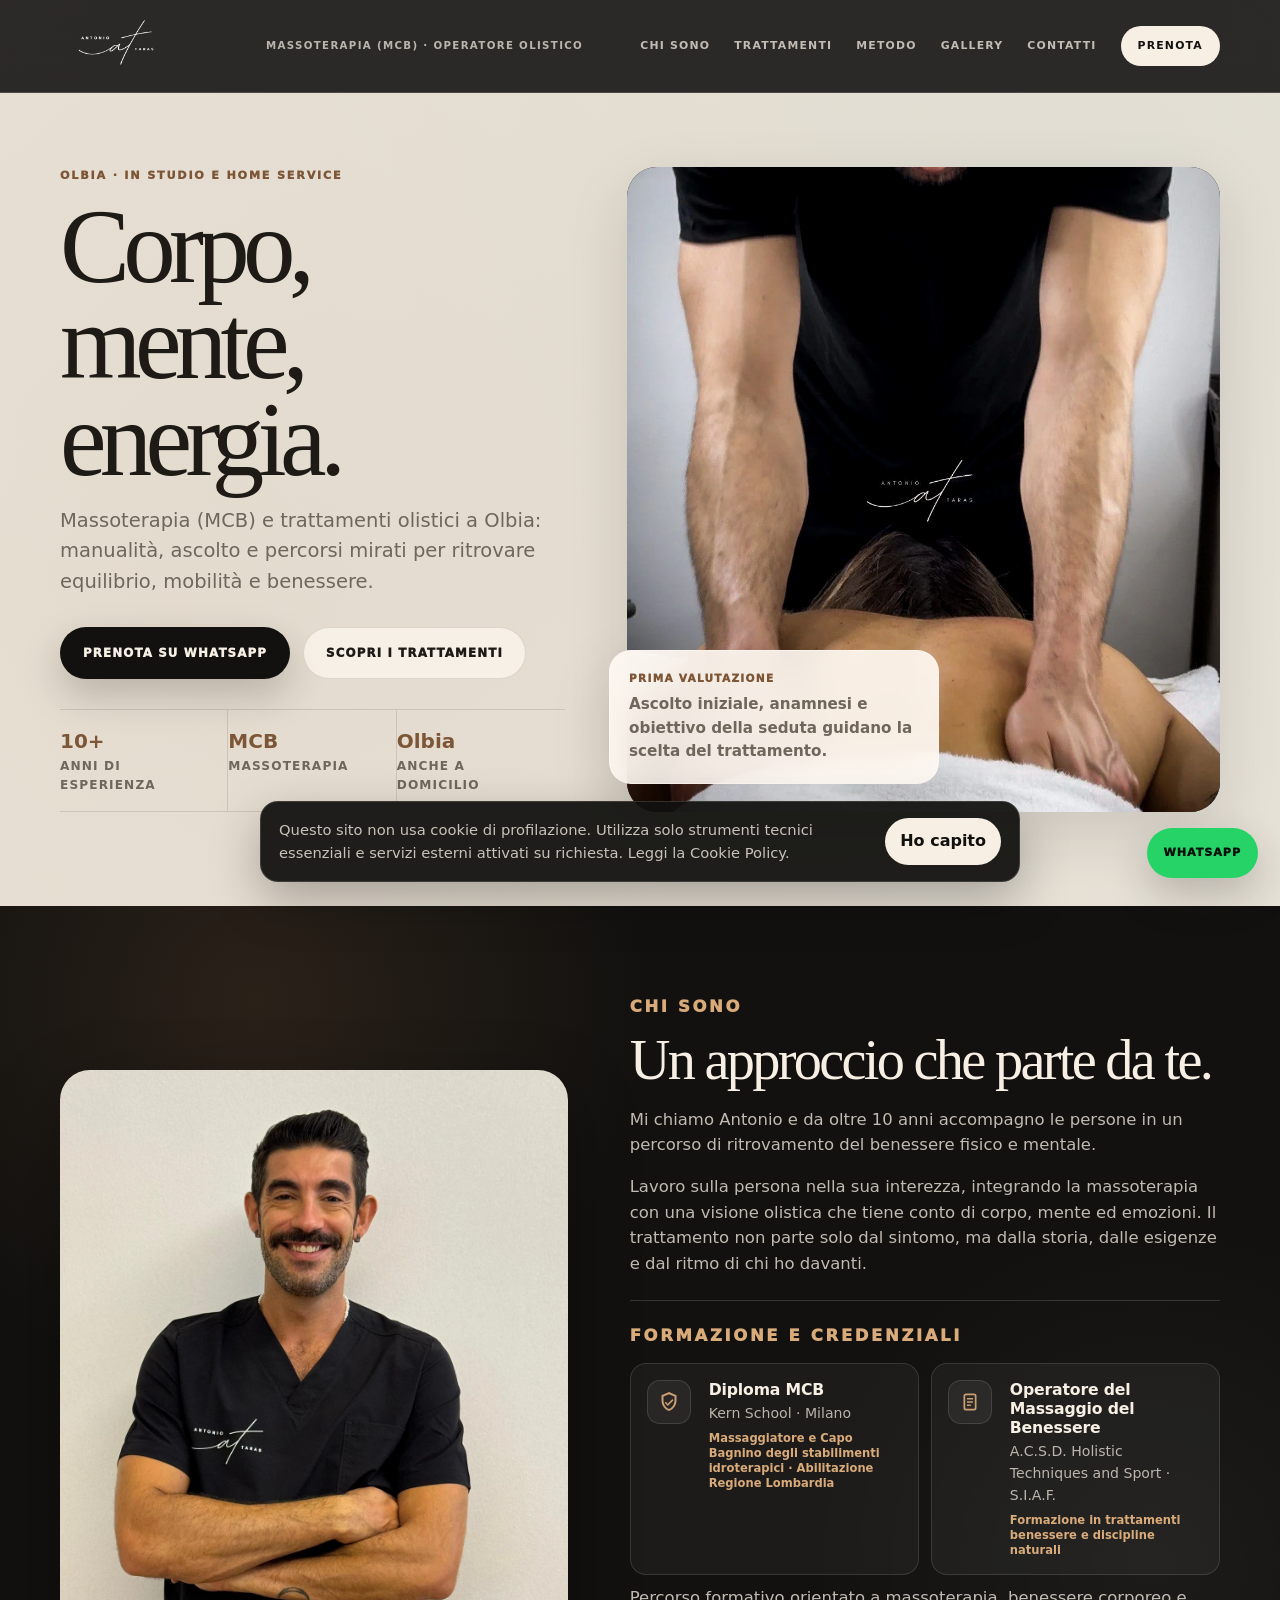
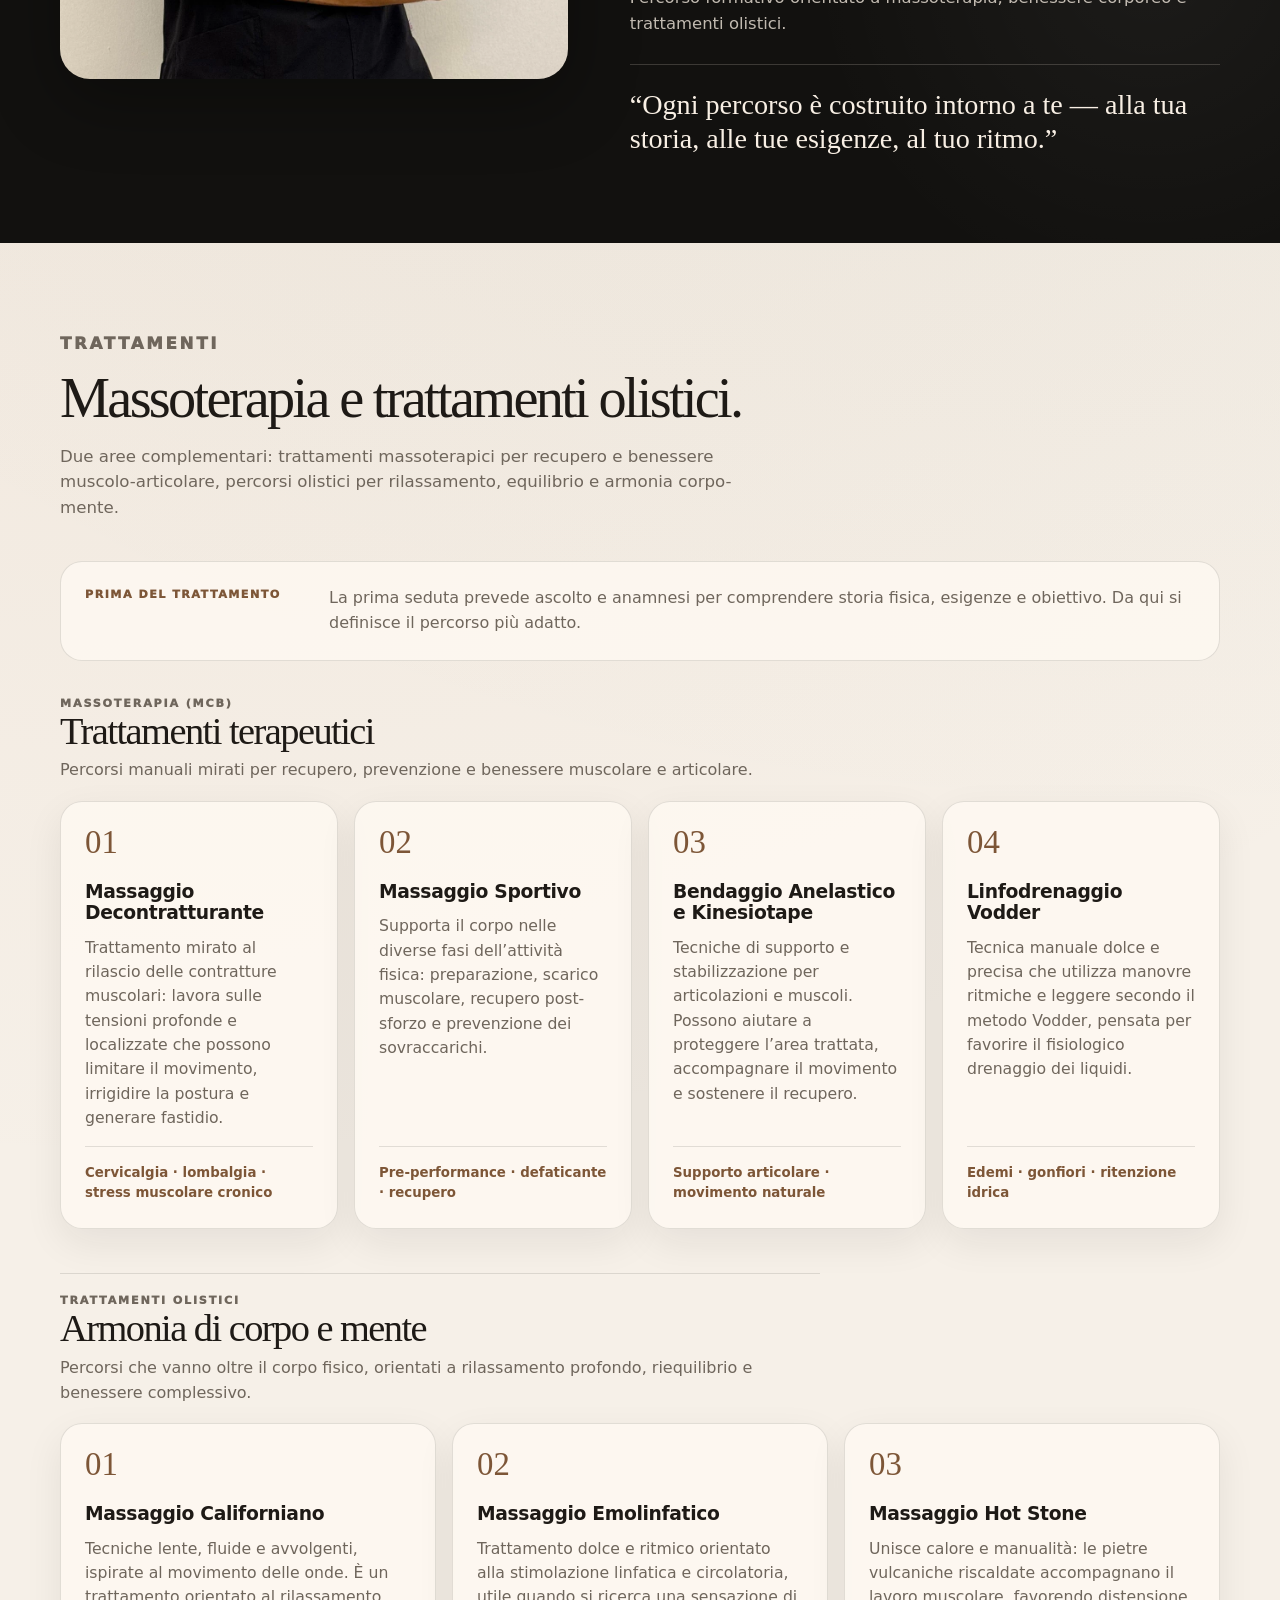
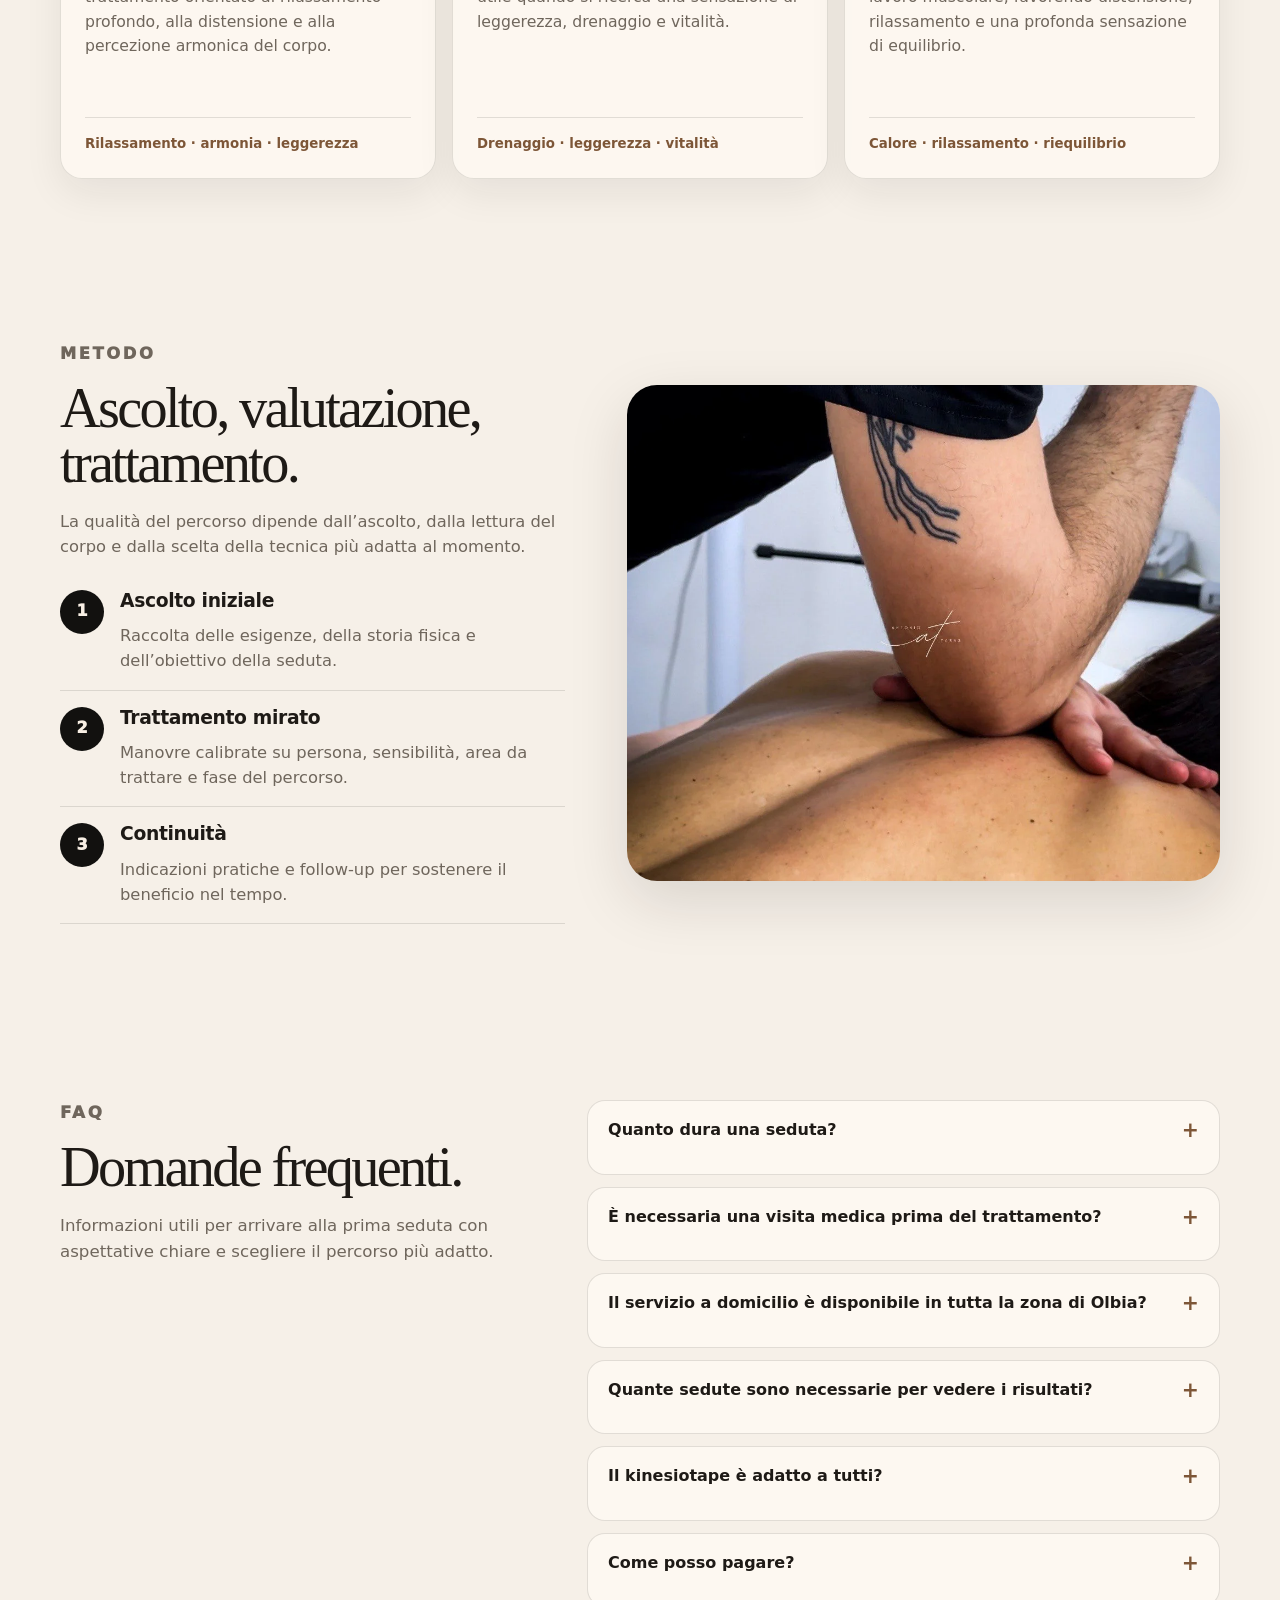
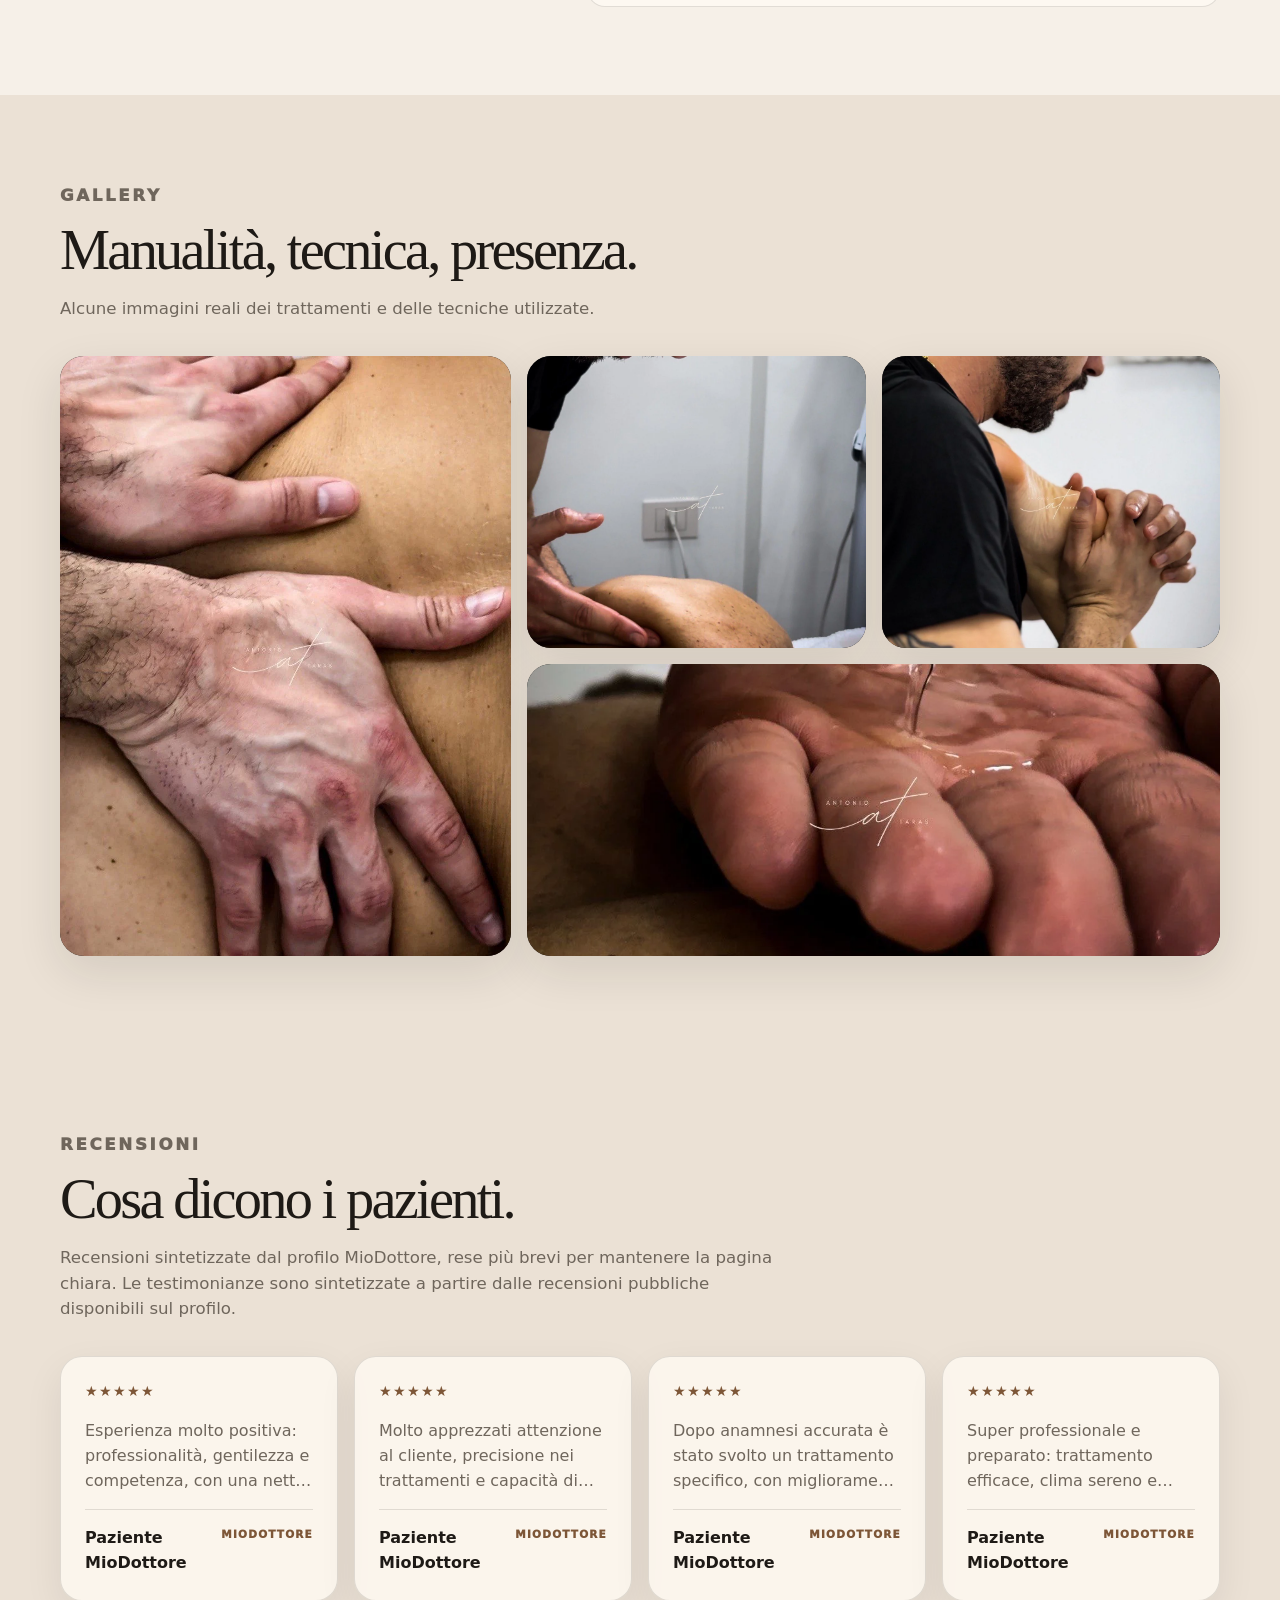
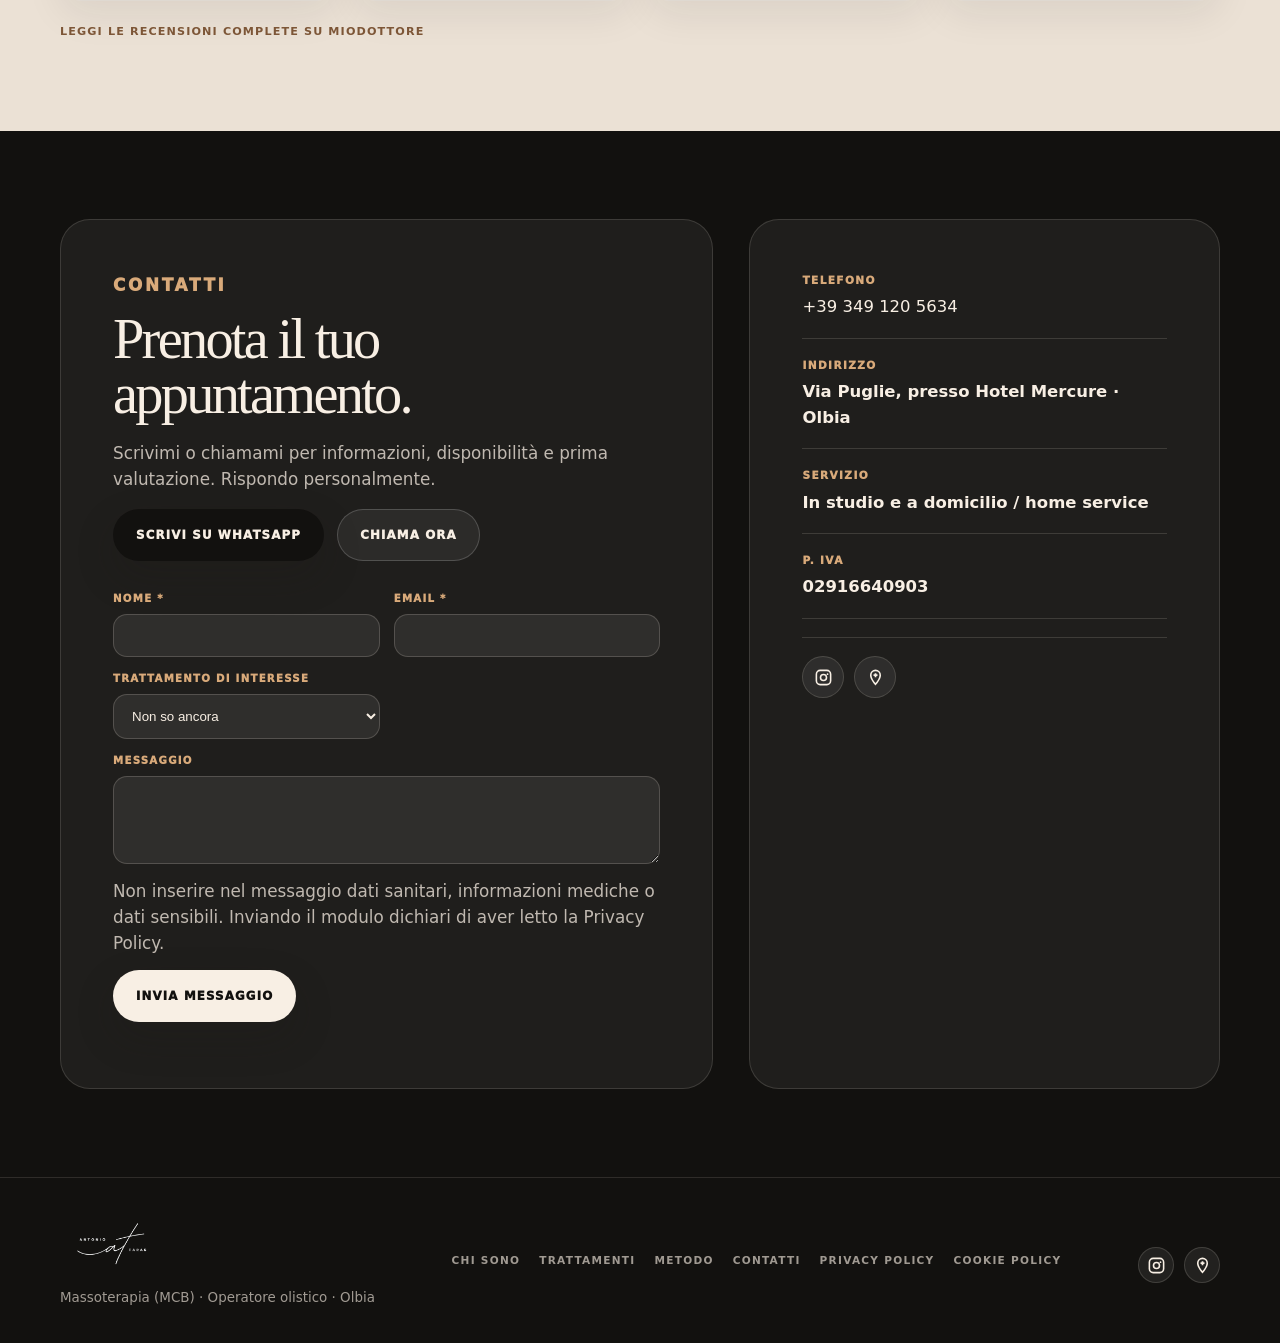
==== commit 51ac85cd: "policy privacy" ====
--- a/index.html
+++ b/index.html
@@ -544,7 +544,8 @@
             <div class="form-row"><label for="nome">Nome *</label><input id="nome" name="nome" type="text" autocomplete="name" required /></div>
             <div class="form-row"><label for="email">Email *</label><input id="email" name="email" type="email" autocomplete="email" required /></div>
             <div class="form-row"><label for="trattamento">Trattamento di interesse</label><select id="trattamento" name="trattamento"><option value="Non so ancora">Non so ancora</option><option value="Massaggio Decontratturante">Massaggio Decontratturante</option><option value="Massaggio Sportivo">Massaggio Sportivo</option><option value="Bendaggio e Kinesiotape">Bendaggio e Kinesiotape</option><option value="Linfodrenaggio Vodder">Linfodrenaggio Vodder</option><option value="Massaggio Californiano">Massaggio Californiano</option><option value="Massaggio Hot Stone">Massaggio Hot Stone</option></select></div>
-            <div class="form-row full"><label for="messaggio">Messaggio</label><textarea id="messaggio" name="messaggio" rows="4"></textarea></div>
+            <div class="form-row full"><label for="messaggio">Messaggio</label><textarea id="messaggio" name="messaggio" rows="4" aria-describedby="privacy-note"></textarea></div>
+            <p class="form-message" id="privacy-note">Non inserire nel messaggio dati sanitari, informazioni mediche o dati sensibili. Inviando il modulo dichiari di aver letto la <a href="privacy.html">Privacy Policy</a>.</p>
             <button class="button button-primary form-submit" type="submit">Invia messaggio</button>
             <p class="form-message" data-form-message aria-live="polite"></p>
           </form>
@@ -597,6 +598,8 @@
         <a href="#servizi">Trattamenti</a>
         <a href="#metodo">Metodo</a>
         <a href="#contatti">Contatti</a>
+        <a href="privacy.html">Privacy Policy</a>
+        <a href="cookie.html">Cookie Policy</a>
       </nav>
 
             <div class="social-links footer-social" aria-label="Link footer Antonio Taras">
@@ -612,7 +615,7 @@
 
 
   <!-- COOKIE BANNER -->
-  <div class="cookie-banner" data-cookie-banner role="dialog" aria-live="polite" aria-label="Informativa cookie"><p>Questo sito non usa cookie di profilazione. Utilizza cookie tecnici necessari al funzionamento.</p><button type="button" data-cookie-accept>Ho capito</button></div>
+  <div class="cookie-banner" data-cookie-banner role="dialog" aria-live="polite" aria-label="Informativa cookie"><p>Questo sito non usa cookie di profilazione. Utilizza solo strumenti tecnici essenziali e servizi esterni attivati su richiesta. Leggi la <a href="cookie.html">Cookie Policy</a>.</p><button type="button" data-cookie-accept>Ho capito</button></div>
 <script src="script.js"></script>
 </body>
 </html>
--- a/styles.css
+++ b/styles.css
@@ -422,3 +422,71 @@
     font-size: 0.84rem;
   }
 }
+/* Logo readability refinement - current logo image only */
+
+:root {
+  --header: 92px;
+}
+
+.navbar {
+  min-height: var(--header);
+}
+
+.brand img {
+  width: clamp(180px, 15vw, 240px);
+  max-height: 76px;
+  object-fit: contain;
+  object-position: left center;
+}
+
+.footer img {
+  width: clamp(160px, 13vw, 210px);
+  max-height: 70px;
+  object-fit: contain;
+  object-position: left center;
+}
+
+/* Tablet */
+@media (max-width: 1040px) {
+  :root {
+    --header: 84px;
+  }
+
+  .brand img {
+    width: 180px;
+    max-height: 68px;
+  }
+
+  .footer img {
+    width: 165px;
+    max-height: 64px;
+  }
+}
+
+/* Mobile */
+@media (max-width: 760px) {
+  :root {
+    --header: 76px;
+  }
+
+  .brand img {
+    width: 155px;
+    max-height: 58px;
+  }
+
+  .footer img {
+    width: 145px;
+    max-height: 56px;
+  }
+}
+
+/* Very small mobile */
+@media (max-width: 390px) {
+  .brand img {
+    width: 142px;
+  }
+
+  .footer img {
+    width: 132px;
+  }
+}
